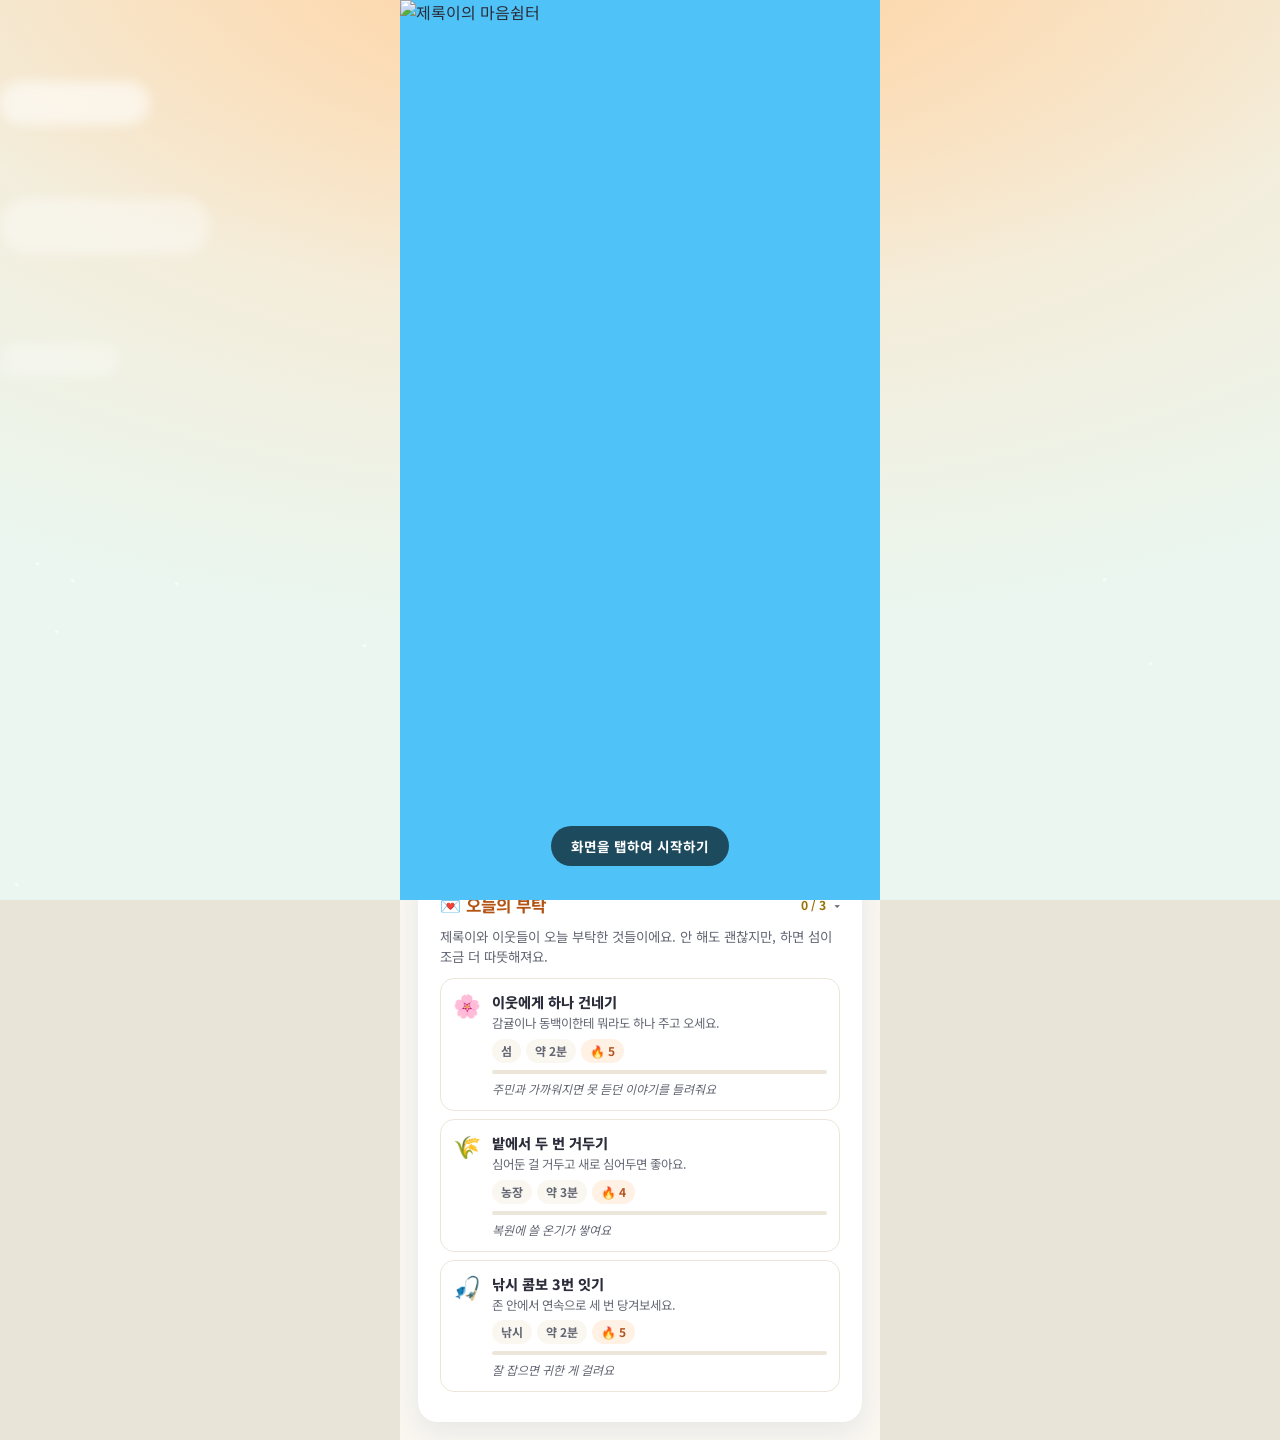
==== www/index.html @ f829a2b4 "Drop the student-ID step, lead the mood check into the game, add a tab bar - No 학번/이름 screen: first " ====
<!DOCTYPE html>
<html lang="ko">
<head>
    <meta charset="UTF-8">
    <meta name="viewport" content="width=device-width, initial-scale=1.0, viewport-fit=cover">
    <title>제주대학교 생명존중 학생지원포털</title>
    <link rel="preconnect" href="https://fonts.googleapis.com">
    <link rel="preconnect" href="https://fonts.gstatic.com" crossorigin>
    <link href="https://fonts.googleapis.com/css2?family=Gaegu:wght@700&family=Noto+Sans+KR:wght@400;500;700;900&display=swap" rel="stylesheet">
    <!-- ?v= 는 캐시 무효화용입니다. css/js 를 고쳐 배포할 때마다 이 숫자를 올려야
         이미 방문했던 테스터도 새 버전을 받습니다. app.js 의 APP_VERSION 과 맞춰주세요. -->
    <link rel="stylesheet" href="css/style.css?v=0.50.0">

    <!-- 홈 화면에 추가하면 앱처럼 실행됩니다.
         아이폰 사파리는 방문이 7일 없으면 저장 데이터를 지우는데,
         홈 화면에 설치해두면 병아리와 코인이 훨씬 오래 남습니다. -->
    <link rel="manifest" href="manifest.webmanifest">
    <meta name="theme-color" content="#faf7f1">
    <link rel="icon" href="assets/icon-192.png">
    <link rel="apple-touch-icon" href="assets/apple-touch-icon.png">
    <meta name="mobile-web-app-capable" content="yes">
    <meta name="apple-mobile-web-app-capable" content="yes">
    <meta name="apple-mobile-web-app-status-bar-style" content="default">
    <meta name="apple-mobile-web-app-title" content="제록이">
</head>
<body>
<!-- [1] 살아 있는 배경: 구름/별/입자. JS 가 채웁니다 (createAmbient) -->
<div class="ambient" id="ambient" aria-hidden="true"></div>

<div class="app-container">

    <div id="splash-view" onclick="hideSplash()">
        <img src="assets/splash.jpg" alt="제록이의 마음쉼터">
        <div class="splash-tap-hint">화면을 탭하여 시작하기</div>
    </div>

    <!-- 학번·이름 입력 화면은 없앴습니다 (2026-10 피드백).
         학번은 어디에도 쓰이지 않았고, 기록은 원래부터 이 기기에만 저장됩니다.
         처음 오면 스플래시 다음에 바로 홈으로 들어갑니다. -->

    <!-- 홈 · 기록 두 쪽이 한 화면을 나눠 씁니다. 아래 탭 바가 page-home / page-records 를 바꿉니다 -->
    <div id="main-view" class="view page-home">
        <header>
            <div class="logo-badge"><img src="assets/logo.jpg" alt="제록이"></div>
            <div class="logo-title">
                제주대학교
                <span>제록이의 마음쉼터</span>
            </div>
            <div class="header-user" id="header-user" style="display:none;">
                <div class="header-hello" id="header-hello"></div>
                <span class="header-streak" id="header-streak"></span>
            </div>
        </header>

        <div class="main-content">
            <div class="card" data-page="home">
                <div class="signal-intro">
                    <h2>지금, 당신의 마음은<br>어떤 신호인가요?</h2>
                    <p>느껴지는 대로 신호등을 눌러보세요</p>
                </div>
                <div class="traffic-light-housing">
                    <button class="light-bulb red" id="light-red" onclick="selectSignal('red')" aria-label="빨간불"></button>
                    <button class="light-bulb orange" id="light-orange" onclick="selectSignal('orange')" aria-label="주황불"></button>
                    <button class="light-bulb green active" id="light-green" onclick="selectSignal('green')" aria-label="초록불"></button>
                </div>
                <div class="signal-label" id="signal-label">🟢 지금은 괜찮아요</div>
            </div>

            <div class="card card-signal-red signal-panel" id="signal-panel-red" data-page="home">
                <h3>🔴 지금 위험한 생각이 든다면</h3>
                <p>혼자 견디지 마세요. 그 생각을 잠시 멈추고, 지금 바로 연락하세요.</p>
                <div class="btn-row">
                    <a href="tel:119" data-emergency="fire" class="btn btn-red">119 신고</a>
                    <a href="tel:112" data-emergency="police" class="btn btn-blue">112 도움</a>
                </div>
                <a href="tel:109" data-emergency="suicide" class="btn btn-red" style="margin-top:10px;">📞 109 자살예방상담</a>
                <div class="signal-tip">💨 지금 이 순간, 천천히 숨을 한 번 크게 들이쉬어보세요. 당신은 혼자가 아니에요.</div>
                <!-- 어떤 색을 골라도 병아리에게는 갈 수 있어야 합니다.
                     연락처를 먼저 보여주되, 지금 통화가 버거운 사람의 출구도 남겨둡니다. -->
                <button onclick="showGame()" class="btn btn-soft">🐣 지금은 말고, 병아리 보러 가기</button>
            </div>

            <div class="card card-signal-orange signal-panel" id="signal-panel-orange" data-page="home">
                <h3>🟠 잠시 멈춰가도 괜찮아요</h3>
                <p>천천히 가도 돼요. 지금 느끼는 감정을 알아차려보는 것만으로도 충분해요.</p>
                <a href="tel:109" data-emergency="suicide" class="btn btn-yellow">📞 109 상담전화</a>
                <a href="https://open.kakao.com/o/shHlfIHi" target="_blank" class="btn btn-yellow">💬 상담 채널 보기</a>
                <div class="signal-tip">🌬️ 4초 들이쉬고, 4초 멈추고, 4초 내쉬어보세요. 몇 번만 반복해도 마음이 조금 가라앉아요.</div>
                <!-- 주황일 때도 병아리로 갈 수 있게 (초록 패널에만 있으면 막힙니다) -->
                <button onclick="showGame()" class="btn btn-soft">🐣 병아리 보러 가기</button>
            </div>

            <div class="card card-signal-green signal-panel active" id="signal-panel-green" data-page="home">
                <h3>🟢 마음을 돌보는 시간</h3>
                <p>2025년 희망 신호: 한국의 자살 사망자 수가 감소추세로 돌아섰습니다. 당신의 작은 목소리가 생명을 구합니다.</p>
                <button onclick="showGame()" class="btn btn-green">🐣 병아리 키우며 마음 나누기</button>
                <div class="signal-tip">💚 혼자라고 생각하지 마세요. 오늘 하루도 잘 견뎌낸 당신을 응원합니다.</div>
            </div>

            <div class="card card-mission" style="margin-top:16px;" data-page="home">
                <div class="mission-head">
                    <h3>✅ 오늘의 미션</h3>
                    <span class="mission-count" id="mission-count">0 / 1</span>
                </div>
                <div class="mission-date" id="mission-date"></div>
                <div id="daily-list"></div>
                <div id="med-optout-row"></div>
                <div id="notify-row"></div>
                <div class="mission-reward-note" id="mission-reward-note">셋 중 하나만 해내도 오늘 목표는 달성이에요. 더 하면 코인을 더 드려요 🪙</div>
            </div>

            <!-- [P2] 계절 / 주말 안내 (기기 날짜만 봅니다) -->
            <div id="season-banner" class="season-banner" data-page="home"></div>

            <!-- [P1] 오늘의 부탁 — "N번 하세요" 대신 오늘만의 짧은 의뢰 3개 -->
            <div class="card card-quest" data-page="home">
                <div class="mission-head">
                    <h3>💌 오늘의 부탁</h3>
                    <span class="mission-count" id="quest-count">0 / 3</span>
                </div>
                <p class="restore-intro">제록이와 이웃들이 오늘 부탁한 것들이에요.
                    안 해도 괜찮지만, 하면 섬이 조금 더 따뜻해져요.</p>
                <div id="quest-list"></div>
            </div>

            <!-- [P0] 섬 복원 프로젝트 — 이 앱의 큰 목표를 첫 화면에서 바로 보여줍니다 -->
            <div class="card card-restore" data-page="records">
                <div class="mission-head">
                    <h3>🔥 제록이 섬 복원</h3>
                    <span class="mission-count" id="restore-sum">0 / 10 단계</span>
                </div>
                <p class="restore-intro">병아리를 돌보고 섬에서 일하면 <b>온기</b>가 쌓여요.
                    온기를 들이면 섬의 장소가 하나씩 되살아납니다.</p>
                <div id="restore-list"></div>
            </div>

            <!-- [P1] 기록 벽 — 오래 논 이유가 눈에 보이는 공간 -->
            <div class="card card-wall" data-page="records">
                <div class="mission-head">
                    <h3>🖼️ 오두막 기록 벽</h3>
                    <span class="mission-count" id="wall-count">0개</span>
                </div>
                <p class="restore-intro">함께 자란 친구, 주민에게 받은 물건, 되살린 곳의 엽서가 여기 걸립니다.</p>
                <div id="wall-grid" class="wall-grid"></div>
            </div>

            <!-- [P0] 다 자란 병아리는 사라지지 않고 여기 남아 섬에 같이 갑니다 -->
            <div class="card card-companion" data-page="records">
                <h3>🐥 함께 가는 친구</h3>
                <p>끝까지 키운 병아리는 섬에 데려갈 수 있어요. 눌러서 오늘 함께 갈 친구를 골라보세요.</p>
                <div id="companion-list"></div>
            </div>

            <!-- 섬과 제록이 대화는 아래 탭 바로 옮겼습니다 -->
        </div>

        <footer data-page="records">
            <div class="footer-section">
                <h4>🏫 제주대학교 학생복지과</h4>
                <p>학생의 생명을 함께 지키고 따뜻한 대학문화를 조성합니다.</p>
            </div>
            <div class="footer-section">
                <h4>☎️ 긴급 연락처</h4>
                <div class="footer-chips">
                    <span class="footer-chip">109 자살예방</span>
                    <span class="footer-chip">119 응급</span>
                    <span class="footer-chip">112 신고</span>
                </div>
            </div>
            <div class="footer-section">
                <h4>🤝 협력기관</h4>
                <div class="footer-chips">
                    <span class="footer-chip">한국생명존중희망재단</span>
                    <span class="footer-chip">제주광역정신건강복지센터</span>
                    <span class="footer-chip">제주도청</span>
                </div>
            </div>
            <div class="footer-bottom">
                &copy; 2026 Jeju National University Student Welfare Division<br>
                Built with ❤️ for student mental health
            </div>
            <!-- 버전 표시와 초기화 버튼. 내용은 renderBuildInfo()가 채웁니다 -->
            <div class="footer-build" id="footer-build"></div>
        </footer>
    </div>

    <div id="medication-view" class="view" style="display: none;">
        <div class="med-box" id="med-box">
            <div class="med-top-row">
                <button class="btn-back-mini" onclick="closeMedication()">‹ 뒤로</button>
                <span class="med-top-title">💊 약 챙겨 먹기</span>
                <span style="width:52px;"></span>
            </div>

            <div class="med-status-card" id="med-status-card">
                <div class="med-status-thumb" id="med-status-thumb">💊</div>
                <div>
                    <div class="med-status-headline" id="med-status-headline">아직이에요</div>
                    <div class="med-status-sub" id="med-status-sub">지금 챙겨볼까요?</div>
                </div>
            </div>

            <div class="med-streak-row">
                <span class="med-streak-badge zero" id="med-streak-badge">오늘부터 시작해봐요 🌱</span>
            </div>

            <div class="med-calendar" id="med-calendar"></div>

            <button class="med-primary-btn" id="med-primary-btn" onclick="startMedCheckin()">📸 오늘 약 먹은 사진 찍기</button>

            <div class="med-ref-row">
                <span class="med-ref-thumb" id="med-ref-thumb">🖼️</span>
                <div class="med-ref-text">
                    <div class="med-ref-title">내 약 사진 등록</div>
                    <div class="med-ref-sub" id="med-ref-sub">등록해두면 매번 비슷한 구도로 찍을 수 있어요</div>
                </div>
                <button class="med-ref-btn" onclick="startMedRefPhoto()">등록</button>
            </div>

            <div class="med-privacy-note">🔒 사진은 이 기기에만 저장돼요. 서버로 전송되지 않고, '가족에게 보내기'를 누를 때만 내가 선택한 곳으로 전달돼요.</div>
        </div>

        <!-- 카메라 촬영 화면 -->
        <div id="med-camera-view" class="med-camera-overlay" style="display:none;">
            <div class="med-camera-topbar">
                <button class="med-camera-cancel" onclick="cancelMedCamera()">✕</button>
                <span id="med-camera-title">오늘 약 사진 찍기</span>
            </div>
            <div class="med-camera-stage">
                <video id="med-camera-video" autoplay playsinline muted></video>
                <img id="med-camera-ghost" class="med-camera-ghost" style="display:none;" alt="">
            </div>
            <div class="med-camera-hint" id="med-camera-hint">희미하게 보이는 사진과 비슷한 구도로 찍어보세요</div>
            <button class="med-camera-shutter" id="med-camera-shutter" onclick="captureMedPhoto()" aria-label="촬영"></button>
        </div>

        <!-- 결과 화면 -->
        <div id="med-result-view" class="med-camera-overlay" style="display:none;">
            <div class="med-result-card">
                <img id="med-result-img" class="med-result-img" alt="오늘 인증 사진">
                <div class="med-result-msg" id="med-result-msg">오늘도 잘 챙겼어요! 😊</div>
                <button class="btn-med" id="med-share-btn" onclick="shareMedPhoto()" style="margin-bottom:10px;">💌 가족에게 보내기</button>
                <a id="med-download-link" class="med-download-link" download="med-checkin.jpg" style="display:none;">📥 사진 저장하기</a>
                <button class="med-close-btn" onclick="closeMedResult()">확인</button>
            </div>
        </div>

        <input type="file" id="med-file-input" accept="image/*" capture="environment" style="display:none;">
        <canvas id="med-canvas" style="display:none;"></canvas>
    </div>

    <div id="chat-view" class="view" style="display: none;">
        <div class="chat-header">
            <button class="btn-back-mini" onclick="closeChat()">‹</button>
            <div class="chat-avatar" id="chat-avatar"></div>
            <div>
                <div class="chat-title">제록이</div>
                <div class="chat-status">● 듣고 있어요</div>
            </div>
        </div>
        <div class="chat-note">💡 제록이는 상담 선생님이 아니라 이야기 친구예요. 힘든 순간에는 언제든 109로 연결해드릴게요.</div>
        <div class="chat-log" id="chat-log"></div>
        <div class="chat-quick-row" id="chat-quick-row"></div>
        <div class="chat-input-bar">
            <input class="chat-input" id="chat-input" type="text" placeholder="지금 마음을 적어보세요" autocomplete="off" maxlength="300">
            <button class="chat-send-btn" onclick="sendChatMessage()" aria-label="보내기">↑</button>
        </div>
    </div>

    <div id="walk-tracker-view" class="walk-tracker-overlay" style="display:none;">
        <div class="walk-ring">
            <div class="walk-count" id="walk-count">0</div>
            <div class="walk-count-unit">걸음</div>
        </div>
        <div class="walk-goal-text" id="walk-goal-text">목표 2,000걸음</div>
        <div class="walk-hint-text" id="walk-hint-text">휴대폰을 들고 걸어보세요.<br>화면이 켜져 있는 동안 걸음을 세요.</div>
        <button class="walk-stop-btn" onclick="stopWalkTracking()">걷기 마치기</button>
    </div>

    <div id="call-modal" class="call-modal">
        <div class="call-panel" id="call-panel"></div>
    </div>

    <div id="game-view" class="view stage-0" style="display: none;">
        <div class="game-box" id="game-box">
            <div class="game-top-row">
                <span id="stage-badge" class="stage-badge">Lv.1</span>
                <button class="collection-btn" onclick="openCollection()">📖 도감</button>
                <button class="collection-btn mission-btn-wrap" onclick="openMissions()">🎯 미션<span class="mission-badge" id="mission-badge" style="display:none;">0</span></button>
                <span class="playtime-badge">⏱ <b id="playtime">00:00</b></span>
            </div>

            <div class="game-tabs">
                <button class="game-tab-btn active" id="tab-btn-care" onclick="switchTab('care')"><span class="tab-ico">🐣</span>보살피기</button>
                <button class="game-tab-btn" id="tab-btn-farm" onclick="switchTab('farm')"><span class="tab-ico">🌾</span>농장</button>
                <button class="game-tab-btn" id="tab-btn-fish" onclick="switchTab('fish')"><span class="tab-ico">🎣</span>낚시</button>
                <button class="game-tab-btn" id="tab-btn-mine" onclick="switchTab('mine')"><span class="tab-ico">⛏️</span>광산</button>
                <button class="game-tab-btn" id="tab-btn-walk" onclick="switchTab('walk')"><span class="tab-ico">🚶</span>산책</button>
                <button class="game-tab-btn" id="tab-btn-play" onclick="switchTab('play')"><span class="tab-ico">🎈</span>놀이</button>
                <button class="game-tab-btn" id="tab-btn-shop" onclick="switchTab('shop')"><span class="tab-ico">🏪</span>상점</button>
            </div>

            <!-- [3] 요리 버프 표시줄 -->
            <div class="buff-bar" id="buff-bar"></div>
            <!-- [P0] 온기는 코인과 별개입니다. 코인은 사고파는 돈,
                 온기는 섬을 좋게 만든 정도예요. -->
            <div class="resource-bar">
                <span>🍚 먹이 <b id="res-meals">2</b></span>
                <span>🪙 코인 <b id="res-coins">15</b></span>
                <span class="res-warmth">🔥 온기 <b id="res-warmth">0</b></span>
            </div>

            <!-- 탭: 보살피기 -->
            <div class="tab-panel active" id="tab-panel-care">
                <div class="stage-name" id="stage-name">알</div>

                <!-- 병아리가 서 있는 작은 무대. 하늘·구름·언덕·땅을 겹쳐
                     밋밋한 그라데이션 대신 풍경처럼 보이게 합니다. -->
                <div class="chick-stage-wrap" id="chick-stage-wrap">
                    <div class="stage-sun"></div>
                    <div class="stage-cloud c1"></div>
                    <div class="stage-cloud c2"></div>
                    <div class="stage-cloud c3"></div>
                    <div class="stage-hill far"></div>
                    <div class="stage-hill near"></div>
                    <div class="stage-ground"></div>
                    <span class="stage-tuft t1"></span>
                    <span class="stage-tuft t2"></span>
                    <span class="stage-tuft t3"></span>
                    <span class="stage-tuft t4"></span>
                    <div class="chick-glow"></div>
                    <div class="chick-emoji" id="chick" onclick="tapChick()"></div>
                </div>

                <div class="game-message" id="message">작은 알에 따뜻한 온기를 나눠주세요.</div>

                <div class="stat-block">
                    <div class="stat-label"><span>🍚 포만감</span><span id="hunger-text">100%</span></div>
                    <div class="stat-bg"><div class="stat-fill hunger" id="hunger-fill"></div></div>
                </div>
                <div class="stat-block">
                    <div class="stat-label"><span>💗 애정도</span><span id="love-text">100%</span></div>
                    <div class="stat-bg"><div class="stat-fill love" id="love-fill"></div></div>
                </div>
                <div class="stat-block">
                    <div class="stat-label"><span>⚡ 활력</span><span id="energy-text">100%</span></div>
                    <div class="stat-bg"><div class="stat-fill energy" id="energy-fill"></div></div>
                </div>

                <!-- 밥 고르기 판 (먹이주기를 누르면 열립니다) -->
                <div class="feed-picker" id="feed-picker"></div>
                <div class="action-grid">
                    <button class="action-btn action-feed" id="feed-btn" onclick="openFeedPicker()">🍚 먹이주기</button>
                    <button class="action-btn action-pet" id="pet-btn" onclick="petPet()">🤗 쓰다듬기</button>
                    <button class="action-btn action-sleep" id="sleep-btn" onclick="toggleSleep()">😴 재우기</button>
                </div>

                <div class="progress-label">
                    <span id="progress-text">성장 진행도</span>
                    <span id="progress-percent">0%</span>
                </div>
                <div class="progress-bg">
                    <div class="progress-fill" id="progress"></div>
                </div>
                <div class="time-gate-hint" id="time-gate-hint"></div>

                <div id="variant-reveal-wrap" style="display:none;">
                    <div class="variant-reveal" id="variant-reveal"></div>
                </div>
                <button class="reset-btn" id="reset-btn" style="display:none;" onclick="resetGame()">🌱 새로운 알 키우기</button>
            </div>

            <!-- 탭: 농장 -->
            <div class="tab-panel" id="tab-panel-farm">
                <!-- 농장 입구 -->
                <div id="farm-hub">
                    <div class="walk-hint">농장에 들어가서 작물을 키워보세요. 코인을 모으면 새 농장도 열 수 있어요!</div>
                    <div id="farm-field-list"></div>
                    <div class="section-title">🍳 부엌 — 수확한 작물로 밥을 만들어요</div>
                    <div id="cook-rows"></div>
                </div>

                <!-- 농장 안 -->
                <div id="farm-inside" style="display:none;">
                    <div class="field-header">
                        <button class="field-back-btn" onclick="exitField()">‹ 입구</button>
                        <span class="field-title" id="field-title">🏡 우리 텃밭</span>
                    </div>
                    <div class="walk-hint">작물을 고르고 빈 밭을 탭해서 심으세요. 다 자라면 수확!</div>
                    <div class="crop-select-row" id="crop-select-row"></div>
                    <div class="farm-grid" id="farm-grid"></div>
                    <!-- 농기구: 산 농장에서만 두 버튼이 나오고, 안 샀으면 구매 버튼이 나옵니다 -->
                    <div class="farm-tool-row" id="farm-tool-row"></div>
                    <button class="water-btn" id="water-btn" onclick="useWatering()">💧 물뿌리개 쓰기 (🪙18) — 작물 하나 바로 다 자라게</button>
                    <button class="land-buy-btn" id="land-buy-btn" onclick="buyPlotSlot()" aria-label="밭 한 칸 넓히기"></button>
                </div>
            </div>

            <!-- 탭: 낚시 -->
            <div class="tab-panel" id="tab-panel-fish">
                <div class="walk-hint">낚싯대를 던지고, 입질이 오면 존에 맞춰 당기기를 연타하세요!</div>
                <div class="fish-pond" id="fish-pond">
                    <span class="fish-bobber" id="fish-bobber">🎣</span>
                    <span class="combo-tag" id="fish-combo"></span>
                </div>

                <div class="fish-reel-wrap" id="fish-reel-wrap" style="display:none;">
                    <div class="fish-reel-bar">
                        <div class="fish-reel-zone" id="fish-reel-zone"></div>
                        <div class="fish-reel-marker" id="fish-reel-marker"></div>
                    </div>
                    <div class="fish-reel-meta">
                        <span>포획 게이지</span>
                        <span id="fish-reel-timer">7초</span>
                    </div>
                    <div class="fish-reel-progress-bg"><div class="fish-reel-progress-fill" id="fish-reel-progress-fill"></div></div>
                </div>

                <div class="fish-status" id="fish-status">보유 물고기: 없음</div>
                <button class="fish-cast-btn" id="fish-cast-btn" onclick="handleFishClick()">🎣 낚싯대 던지기</button>
                <div class="section-title">🍳 물고기 요리 — 종류마다 다른 요리가 돼요</div>
                <div id="fish-cook-rows"></div>
            </div>

            <!-- 탭: 광산 -->
            <div class="tab-panel" id="tab-panel-mine">
                <div class="walk-hint">채굴을 시작하면 광맥을 힘껏 연타하세요! 많이 캘수록 좋은 광물이 나와요</div>
                <div class="mine-cave" id="mine-cave" onclick="mineTap()">
                    <span class="mine-vein" id="mine-vein">🪨</span>
                    <span class="mine-cave-hint" id="mine-cave-hint">채굴 시작을 눌러주세요</span>
                    <span class="combo-tag" id="mine-combo"></span>
                </div>

                <div class="mine-gauge-wrap" id="mine-gauge-wrap" style="display:none;">
                    <div class="mine-gauge-bg">
                        <div class="mine-gauge-fill" id="mine-gauge-fill"></div>
                        <span class="mine-tier-mark" style="left:35%;"></span>
                        <span class="mine-tier-mark" style="left:65%;"></span>
                        <span class="mine-tier-mark" style="left:88%;"></span>
                    </div>
                    <div class="fish-reel-meta">
                        <span id="mine-tier-label">🪨 돌</span>
                        <span id="mine-timer">6.0초</span>
                    </div>
                </div>

                <div class="fish-status" id="mine-status">보유 광물: 없음</div>

                <div class="mine-pick-card">
                    <div class="mine-pick-top">
                        <span id="mine-pick-name">⛏️ 낡은 곡괭이</span>
                        <span id="mine-pick-durability">내구도 8 / 8</span>
                    </div>
                    <div class="rod-durability-bg"><div class="rod-durability-fill" id="mine-pick-fill"></div></div>
                    <button class="cook-btn" id="mine-repair-btn" onclick="repairPick()" style="width:100%;">🔧 곡괭이 수리하기 (🪙8)</button>
                </div>

                <!-- [P2] 갈림길 — 얕은 길은 확실하게, 깊은 길은 크게 벌거나 헛걸음 -->
                <div class="mine-route" id="mine-route"></div>
                <button class="mine-start-btn" id="mine-start-btn" onclick="startMining()">⛏️ 채굴 시작</button>
            </div>

            <!-- 탭: 놀이 -->
            <div class="tab-panel" id="tab-panel-play">
                <div class="walk-hint">숨어 있던 병아리가 나오면 얼른 탭해서 쓰다듬어 주세요!</div>
                <div class="play-scoreboard">
                    <div class="play-score-item"><span>점수</span><b id="play-score">0</b></div>
                    <div class="play-score-item"><span>남은 시간</span><b id="play-time">15초</b></div>
                    <div class="play-score-item"><span>최고 점수</span><b id="play-best">0</b></div>
                </div>
                <div class="play-grid" id="play-grid"></div>
                <div class="fish-status" id="play-status">놀아주면 애정도와 코인을 얻어요 (활력 -12)</div>
                <button class="play-start-btn" id="play-start-btn" onclick="startPlayGame()">🎈 놀이 시작</button>
            </div>

            <!-- 탭: 상점 -->
            <div class="tab-panel" id="tab-panel-shop">
                <div id="shop-rows"></div>

                <div class="section-title">🔨 대장간 — 장비를 강화하면 외형과 능력치가 함께 좋아져요</div>
                <div class="rod-card" id="rod-card"></div>
                <div class="rod-card" id="pick-card"></div>
            </div>

            <!-- 탭: 산책 -->
            <div class="tab-panel" id="tab-panel-walk">
                <div class="walk-hint">원하는 곳을 탭하면 함께 걸어가요</div>
                <div style="text-align:center;">
                    <span class="weather-badge" id="weather-badge">☀️ 맑음</span>
                </div>
                <div class="scene-row">
                    <button class="scene-btn active" id="scene-btn-forest" onclick="setWalkScene('forest')">🌳 숲</button>
                    <button class="scene-btn" id="scene-btn-beach" onclick="setWalkScene('beach')">🏖️ 해변</button>
                    <button class="scene-btn" id="scene-btn-campus" onclick="setWalkScene('campus', true)">🗺️ 캠퍼스 지도</button>
                </div>
                <div class="walk-boundary" id="walk-boundary" onclick="moveCharacter(event)">
                    <span class="walk-char" id="walk-char" style="left:50%; top:55%;"></span>
                </div>
                <button class="walk-end-btn" onclick="switchTab('care')">산책 마치고 돌아가기</button>
            </div>

        </div>
    </div>

    <!-- 도감 모달 -->
    <div id="collection-view">
        <div class="collection-panel">
            <h3>🏆 병아리 도감</h3>
            <div class="collection-sub">어떻게 보살피느냐에 따라 다른 친구가 태어나요</div>
            <div class="collection-grid" id="collection-grid"></div>
            <!-- 아직 못 만난 친구도 어떻게 생겼는지 볼 수 있게.
                 도감이 온통 물음표면 뭘 모으는 중인지 알 수가 없어요. -->
            <button class="collection-peek" id="collection-peek" onclick="togglePeek()">🎨 전체 모습 미리보기</button>
            <button class="collection-close" onclick="closeCollection()">닫기</button>
        </div>
    </div>

    <!-- 미션 모달 -->
    <div id="mission-view">
        <div class="mission-panel">
            <h3>🎯 미션</h3>
            <div class="collection-sub">다양한 활동을 하면서 코인을 모아보세요</div>
            <div id="mission-list"></div>
            <button class="collection-close" onclick="closeMissions()">닫기</button>
        </div>
    </div>

    <!-- 아래 탭 바. 홈 화면이 길어서 아래로 한참 내려야 섬·대화가 나오던 걸 대신합니다.
         대화·섬·약 화면처럼 자기 '뒤로' 버튼이 있는 전체 화면에서는 숨습니다 (syncTabbar). -->
    <nav class="tabbar" id="tabbar" aria-label="메뉴">
        <button type="button" data-tab="home" aria-current="page" onclick="goTab('home')"><span class="ic"><svg viewBox="0 0 24 24" fill="none" stroke="currentColor" stroke-width="1.8" stroke-linecap="round" stroke-linejoin="round" aria-hidden="true"><path d="M3 10.5 12 3l9 7.5V20a1 1 0 0 1-1 1h-5v-6H9v6H4a1 1 0 0 1-1-1z"/></svg></span>홈</button>
        <button type="button" data-tab="game" onclick="goTab('game')"><span class="ic"><svg viewBox="0 0 24 24" fill="none" stroke="currentColor" stroke-width="1.8" stroke-linecap="round" stroke-linejoin="round" aria-hidden="true"><path d="M12 3c3.6 0 6.5 4.6 6.5 9.2A6.5 6.5 0 0 1 5.5 12.2C5.5 7.6 8.4 3 12 3Z"/><path d="m8 12 2 1.5 2-1.5 2 1.5 2-1.5"/></svg></span>병아리</button>
        <button type="button" data-tab="island" onclick="goTab('island')"><span class="ic"><svg viewBox="0 0 24 24" fill="none" stroke="currentColor" stroke-width="1.8" stroke-linecap="round" stroke-linejoin="round" aria-hidden="true"><path d="M3 19c2 0 2-1.2 4-1.2s2 1.2 4 1.2 2-1.2 4-1.2 2 1.2 4 1.2 1.5-.6 2-.9"/><path d="M12 17V9"/><path d="M12 9c-1.2-2.6-4-3.4-6.5-2.2C8 6.4 10.4 7 12 9Z"/><path d="M12 9c1.2-2.6 4-3.4 6.5-2.2C16 6.4 13.6 7 12 9Z"/><path d="M12 9c-.4-2.6.8-4.6 3-5.6"/></svg></span>섬</button>
        <button type="button" data-tab="chat" onclick="goTab('chat')"><span class="ic"><svg viewBox="0 0 24 24" fill="none" stroke="currentColor" stroke-width="1.8" stroke-linecap="round" stroke-linejoin="round" aria-hidden="true"><path d="M20 12a8 8 0 0 1-11.6 7.1L4 20l1-4A8 8 0 1 1 20 12Z"/></svg></span>제록이</button>
        <button type="button" data-tab="records" onclick="goTab('records')"><span class="ic"><svg viewBox="0 0 24 24" fill="none" stroke="currentColor" stroke-width="1.8" stroke-linecap="round" stroke-linejoin="round" aria-hidden="true"><path d="M5 4h10a4 4 0 0 1 4 4v12H9a4 4 0 0 1-4-4z"/><path d="M5 16a4 4 0 0 1 4-4h10M9 8h6"/></svg></span>기록</button>
    </nav>

    <!-- 토스트와 폭죽은 어느 화면에서 띄우든 보여야 해서 앱 최상단에 둡니다.
         (게임 화면 안에 있으면 메인 화면에서 미션을 깨도 보이지 않습니다) -->
    <div class="event-toast" id="event-toast"></div>
    <div id="fx-layer"></div>

</div>

<script src="js/native.js?v=0.50.0"></script>
<script src="js/app.js?v=0.50.0"></script>
<script src="js/campus.js?v=0.50.0"></script>
<!-- three.js r149 (MIT). 1인칭 3D 섬에서만 씁니다. -->
<script src="js/vendor/three.min.js?v=0.50.0"></script>
<script src="js/island3d.js?v=0.50.0"></script>
<!-- 보살피기 화면의 병아리를 3D 로 그립니다 (WebGL 없으면 조용히 물러나고 SVG 가 대신 나옵니다) -->
<script src="js/chick3d.js?v=0.50.0"></script>
<!-- 낚시터·광산 미니 3D 무대 -->
<script src="js/scene3d.js?v=0.50.0"></script>
<!-- 데모 모드 — 시연 전용. 출시 빌드에서는 이 줄을 지우세요 (js/demo.js 도 함께) -->
<script src="js/demo.js?v=0.50.0"></script>

</body>
</html>
---- www/css/style.css ----
:root {
            --ink: #2b2d3a;
            --ink-soft: #646774;
            --cream: #faf7f1;
            --card: #ffffff;
            --line: #ece6da;
            --ocean-1: #4fc3f7;
            --ocean-2: #0277bd;
            --ocean-deep: #073763;
            --tangerine: #b25522;
            --tangerine-soft: #fff1e4;
            --sos-red: #e4483a;
            --sos-red-soft: #fdeceb;
            --calm-green: #34845f;
            --calm-green-soft: #e9f6ef;
            --police-blue: #2f6fed;
            --police-blue-soft: #eaf1ff;
            --radius-lg: 20px;
            --radius-md: 14px;
            --shadow-soft: 0 8px 20px rgba(43, 45, 58, 0.06);
            --shadow-card: 0 10px 28px rgba(7, 55, 99, 0.08);
        }
        * {
            box-sizing: border-box;
            margin: 0;
            padding: 0;
            font-family: 'Noto Sans KR', 'Apple SD Gothic Neo', 'Malgun Gothic', '맑은 고딕', 'Noto Sans CJK KR', 'Nanum Gothic', -apple-system, BlinkMacSystemFont, "Segoe UI", Roboto, "Helvetica Neue", Arial, sans-serif;
            -webkit-tap-highlight-color: transparent;
        }
        html {
            touch-action: manipulation;
            -webkit-text-size-adjust: 100%;
            text-size-adjust: 100%;
        }
        body {
            background-color: #e9e4d8;
            color: var(--ink);
            line-height: 1.5;
            display: flex;
            justify-content: center;
            overscroll-behavior-y: none;

            /* 한글 줄바꿈.
               기본값(normal)은 한글을 아무 글자 사이에서나 끊어서
               "…괜찮 / 아요" 처럼 한 글자만 다음 줄로 떨어집니다.
               keep-all 로 두면 띄어쓰기(어절) 단위로만 넘어갑니다.
               다만 띄어쓰기 없는 긴 문자열(URL·번호)은 넘칠 수 있어서
               overflow-wrap 을 최후 수단으로 같이 걸어둡니다.
               둘 다 상속되는 속성이라 여기 한 번만 쓰면 전체에 적용됩니다. */
            word-break: keep-all;
            overflow-wrap: break-word;
        }
        /* 연타형 미니게임 요소에서 길게 눌렀을 때 뜨는 선택/복사 팝업 방지 */
        button, .action-btn, .farm-plot, .crop-select-btn, .scene-btn, .game-tab-btn,
        #chick, #walk-char, #walk-boundary, #mine-cave, #mine-vein, #fish-cast-btn,
        #fish-bobber, .play-cell, .field-card, .shop-row, .collection-cell {
            -webkit-user-select: none;
            user-select: none;
            -webkit-touch-callout: none;
        }
        .app-container {
            width: 100%;
            max-width: 480px;
            background-color: var(--cream);
            min-height: 100vh;
            min-height: 100dvh;
            padding-bottom: env(safe-area-inset-bottom);
            display: flex;
            flex-direction: column;
            position: relative;
            overflow: hidden;
        }
        .view {
            width: 100%;
            min-height: 100vh;
            display: flex;
            flex-direction: column;
        }

        #splash-view {
            position: fixed;
            top: 0;
            left: 50%;
            transform: translateX(-50%);
            width: 100%;
            max-width: 480px;
            height: 100vh;
            height: 100dvh;
            z-index: 9999;
            cursor: pointer;
            overflow: hidden;
            background: #4fc3f7;
            transition: opacity 0.5s ease, visibility 0.5s ease;
        }
        #splash-view img {
            width: 100%;
            height: 100%;
            object-fit: cover;
            object-position: center 30%;
            display: block;
        }
        #splash-view.hide {
            opacity: 0;
            visibility: hidden;
            pointer-events: none;
        }
        .splash-tap-hint {
            position: absolute;
            left: 50%;
            bottom: 34px;
            transform: translateX(-50%);
            color: white;
            font-size: 0.85rem;
            font-weight: 700;
            background: rgba(0,0,0,0.62);   /* 사진 위 흰 글자라 진하게 (대비 4.5:1) */
            padding: 10px 20px;
            border-radius: 30px;
            backdrop-filter: blur(4px);
            animation: tapPulse 1.6s ease-in-out infinite;
            white-space: nowrap;
        }
        @keyframes tapPulse {
            0%, 100% { opacity: 0.75; transform: translateX(-50%) translateY(0); }
            50% { opacity: 1; transform: translateX(-50%) translateY(-4px); }
        }

        header {
            padding: 18px 22px 14px;
            display: flex;
            align-items: center;
            gap: 12px;
            background: var(--cream);
        }
        .logo-badge {
            width: 40px;
            height: 40px;
            border-radius: 50%;
            background: linear-gradient(150deg, var(--ocean-1), var(--ocean-2));
            display: flex;
            align-items: center;
            justify-content: center;
            box-shadow: 0 6px 14px rgba(2, 119, 189, 0.28);
            flex-shrink: 0;
            overflow: hidden;
        }
        .logo-badge img {
            width: 100%;
            height: 100%;
            object-fit: cover;
            display: block;
        }
        .logo-title {
            color: var(--ink);
            font-weight: 900;
            font-size: 1.05rem;
            line-height: 1.25;
            letter-spacing: -0.2px;
        }
        .logo-title span { font-size: 0.78rem; display: block; color: var(--ink-soft); font-weight: 500; margin-top: 1px; }

        .main-content {
            flex: 1;
            padding: 6px 18px 18px;
            display: flex;
            flex-direction: column;
            gap: 14px;
        }

        .eyebrow {
            font-size: 0.75rem;
            font-weight: 700;
            letter-spacing: 0.4px;
            display: flex;
            align-items: center;
            gap: 6px;
            margin-bottom: 8px;
            color: var(--ink-soft);
        }
        .eyebrow-red { color: #c0392b; }
        .eyebrow-green { color: var(--calm-green); }

        .card-urgent {
            background: linear-gradient(155deg, #fff6f5, var(--sos-red-soft));
            border: 1px solid #fbdad6;
        }
        .card-urgent h3 { color: #b23225; margin-bottom: 4px; font-size: 1.05rem; font-weight: 700; }
        .card-urgent p { font-size: 0.82rem; color: #8a4034; margin-bottom: 15px; }

        .card {
            border-radius: var(--radius-lg);
            padding: 22px;
            background: var(--card);
            box-shadow: var(--shadow-card);
        }
        .card-hero {
            background: linear-gradient(155deg, var(--ocean-1) 0%, var(--ocean-2) 100%);
            color: white;
            text-align: left;
            position: relative;
            overflow: hidden;
        }
        .card-hero::after {
            content: "";
            position: absolute;
            right: -30px;
            bottom: -40px;
            width: 140px;
            height: 140px;
            border-radius: 50%;
            background: rgba(255,255,255,0.12);
        }
        .card-hero .eyebrow { color: rgba(255,255,255,0.85); }
        .card-hero h2 {
            font-family: 'Gaegu', 'Noto Sans KR', 'Apple SD Gothic Neo', 'Malgun Gothic', '맑은 고딕', 'Noto Sans CJK KR', 'Nanum Gothic', sans-serif;
            font-size: 1.55rem;
            margin-bottom: 6px;
            line-height: 1.3;
            position: relative;
            z-index: 1;
        }
        .card-hero p { font-size: 0.88rem; margin-bottom: 20px; opacity: 0.92; position: relative; z-index: 1; }

        .card-soft { background: var(--card); }
        .card-soft h3 { color: var(--ink); margin-bottom: 4px; font-size: 1.05rem; font-weight: 700; }
        .card-soft p { font-size: 0.82rem; color: var(--ink-soft); margin-bottom: 15px; }

        .card-pink {
            background: linear-gradient(155deg, #fff5ec, var(--tangerine-soft));
            border: 1px solid #ffe3c9;
        }
        .card-pink h3 { color: #b35314; margin-bottom: 8px; font-size: 1.02rem; font-weight: 700; }
        .card-pink p { font-size: 0.88rem; margin-bottom: 8px; font-weight: 700; color: #7a3d0f; }
        .card-pink span { font-size: 0.8rem; color: #8a5a2f; line-height: 1.6; }

        /* 마음 신호등 */
        .signal-intro { text-align: center; }
        .signal-intro h2 {
            font-family: 'Gaegu', 'Noto Sans KR', 'Apple SD Gothic Neo', 'Malgun Gothic', '맑은 고딕', 'Noto Sans CJK KR', 'Nanum Gothic', sans-serif;
            font-size: 1.3rem;
            color: var(--ink);
            margin-bottom: 4px;
            line-height: 1.35;
        }
        .signal-intro p { font-size: 0.82rem; color: var(--ink-soft); }

        .traffic-light-housing {
            display: flex;
            justify-content: center;
            gap: 16px;
            background: #22262f;
            border-radius: 40px;
            padding: 14px 22px;
            margin: 16px auto 8px;
            width: fit-content;
            box-shadow: 0 10px 22px rgba(0,0,0,0.22);
        }
        .light-bulb {
            width: 52px;
            height: 52px;
            border-radius: 50%;
            border: none;
            cursor: pointer;
            opacity: 0.32;
            transition: opacity 0.25s ease, box-shadow 0.25s ease, transform 0.15s ease;
        }
        .light-bulb:active { transform: scale(0.92); }
        .light-bulb.red { background: radial-gradient(circle at 32% 28%, #ff8a80, var(--sos-red)); }
        .light-bulb.orange { background: radial-gradient(circle at 32% 28%, #ffc17a, var(--tangerine)); }
        .light-bulb.green { background: radial-gradient(circle at 32% 28%, #a8e0bd, var(--calm-green)); }
        .light-bulb.active { opacity: 1; }
        .light-bulb.red.active { box-shadow: 0 0 22px 7px rgba(228,72,58,0.6); }
        .light-bulb.orange.active { box-shadow: 0 0 22px 7px rgba(255,122,48,0.55); }
        .light-bulb.green.active { box-shadow: 0 0 22px 7px rgba(61,154,111,0.55); }

        .signal-label {
            text-align: center;
            font-size: 0.78rem;
            font-weight: 700;
            color: var(--ink-soft);
        }

        .signal-panel { display: none; }
        .signal-panel.active { display: block; }
        .signal-panel h3 { margin-bottom: 4px; font-size: 1.05rem; font-weight: 700; }
        .signal-panel p { font-size: 0.85rem; margin-bottom: 14px; line-height: 1.55; }
        .signal-tip {
            font-size: 0.78rem;
            background: rgba(255,255,255,0.6);
            border-radius: 12px;
            /* 좌우 12px 이면 초록 팁 문장이 4px 모자라 두 줄로 넘어갑니다.
               9px 로 줄여 6px 을 벌어 한 줄에 담습니다. */
            padding: 10px 9px;
            margin-top: 14px;
            line-height: 1.55;
        }

        .card-signal-red { background: linear-gradient(155deg, #fff6f5, var(--sos-red-soft)); border: 1px solid #fbdad6; }
        .card-signal-red h3 { color: #b23225; }
        .card-signal-red p { color: #8a4034; }

        .card-signal-orange { background: linear-gradient(155deg, #fff8f2, var(--tangerine-soft)); border: 1px solid #ffe3c9; }
        .card-signal-orange h3 { color: #b35314; }
        .card-signal-orange p { color: #7a4a1f; }

        .card-signal-green { background: linear-gradient(155deg, #f3fbf6, var(--calm-green-soft)); border: 1px solid #d3ecdd; }
        .card-signal-green h3 { color: #296b4c; }
        .card-signal-green p { color: #3c6552; }

        /* 약 챙겨 먹기 인증 카드 */
        .card-med { background: linear-gradient(155deg, #f3f2ff, #eae6ff); border: 1px solid #dcd6f9; margin-top: 16px; }
        .card-med h3 { color: #7c66ff; margin-bottom: 8px; font-size: 1.05rem; font-weight: 700; }
        .card-med p { font-size: 0.85rem; margin-bottom: 14px; line-height: 1.55; color: #5c53a0; }

        .btn {
            display: flex;
            align-items: center;
            justify-content: center;
            gap: 8px;
            width: 100%;
            padding: 14px;
            border-radius: var(--radius-md);
            text-align: center;
            font-weight: 700;
            text-decoration: none;
            margin-bottom: 10px;
            border: none;
            font-size: 0.96rem;
            cursor: pointer;
            transition: transform 0.1s ease, box-shadow 0.15s ease;
        }
        .btn:active { transform: scale(0.98); }
        .btn:last-child { margin-bottom: 0; }
        .btn-red { background: var(--sos-red); color: white; box-shadow: 0 8px 16px rgba(228,72,58,0.28); }
        .btn-green { background: var(--calm-green); color: white; box-shadow: 0 8px 16px rgba(61,154,111,0.28); }
        .btn-yellow { background: white; color: var(--ink); box-shadow: 0 6px 14px rgba(0,0,0,0.08); }
        .btn-blue { background: var(--police-blue); color: white; box-shadow: 0 8px 16px rgba(47,111,237,0.28); }
        .btn-med { background: linear-gradient(155deg, #7b6ce0, #5a4bc4); color: white; box-shadow: 0 8px 16px rgba(90,75,196,0.3); }
        .btn-row { display: flex; gap: 10px; }
        .btn-row .btn { margin-bottom: 0; }

        footer {
            background: var(--ocean-deep);
            color: #c7dcec;
            padding: 28px 22px 22px;
            font-size: 0.85rem;
            margin-top: 4px;
        }
        footer h4 { color: white; margin-bottom: 12px; font-size: 0.95rem; font-weight: 700; display:flex; align-items:center; gap:6px; }
        .footer-section { margin-bottom: 22px; }
        .footer-section ul { list-style: none; padding-left: 0; }
        .footer-section li { margin-bottom: 8px; font-size: 0.82rem; color: #a9c3d8; }
        .footer-chips { display: flex; flex-wrap: wrap; gap: 8px; }
        .footer-chip {
            background: rgba(255,255,255,0.08);
            padding: 6px 12px;
            border-radius: 20px;
            font-size: 0.76rem;
            color: #d7e6f2;
        }
        .footer-bottom { text-align: center; border-top: 1px solid rgba(255,255,255,0.12); padding-top: 16px; font-size: 0.75rem; color: #7fa0ba; }

        /* ===== 병아리 키우기 : 화면 배경 ===== */
        #game-view {
            background:
                radial-gradient(130% 70% at 12% -5%, rgba(255,255,255,0.85), rgba(255,255,255,0) 58%),
                linear-gradient(165deg, #ffeecd 0%, #ffdfc0 48%, #ffd3cb 100%);
            justify-content: center;
            align-items: center;
            padding: 16px 14px 24px;
            position: relative;
            overflow: hidden;
            transition: background 0.8s ease;
        }
        #game-view::before,
        #game-view::after {
            content: "";
            position: absolute;
            border-radius: 50%;
            pointer-events: none;
            z-index: 0;
        }
        #game-view::before {
            width: 230px; height: 230px;
            top: -80px; left: -70px;
            background: radial-gradient(circle, rgba(255,255,255,0.8), rgba(255,255,255,0) 70%);
            animation: bgBlob 9s ease-in-out infinite;
        }
        #game-view::after {
            width: 280px; height: 280px;
            bottom: -120px; right: -100px;
            background: radial-gradient(circle, rgba(255,255,255,0.55), rgba(255,255,255,0) 70%);
            animation: bgBlob 12s ease-in-out infinite reverse;
        }
        @keyframes bgBlob {
            0%, 100% { transform: translate(0, 0) scale(1); }
            50% { transform: translate(14px, 18px) scale(1.08); }
        }
        #game-view.stage-1 { background: radial-gradient(130% 70% at 12% -5%, rgba(255,255,255,0.85), rgba(255,255,255,0) 58%), linear-gradient(165deg, #fff3d4 0%, #ffe0ae 50%, #ffcf9e 100%); }
        #game-view.stage-2 { background: radial-gradient(130% 70% at 12% -5%, rgba(255,255,255,0.85), rgba(255,255,255,0) 58%), linear-gradient(165deg, #ffeef4 0%, #ffd7e6 50%, #ffc6dd 100%); }
        #game-view.stage-3 { background: radial-gradient(130% 70% at 12% -5%, rgba(255,255,255,0.85), rgba(255,255,255,0) 58%), linear-gradient(165deg, #f1eaff 0%, #dfd2ff 50%, #cfc2ff 100%); }
        #game-view.stage-4 { background: radial-gradient(130% 70% at 12% -5%, rgba(255,255,255,0.85), rgba(255,255,255,0) 58%), linear-gradient(165deg, #e6f4ff 0%, #c9e6ff 50%, #b6d9ff 100%); }
        #game-view.stage-5 { background: radial-gradient(130% 70% at 12% -5%, rgba(255,255,255,0.9), rgba(255,255,255,0) 58%), linear-gradient(165deg, #fff8dc 0%, #ffe9a3 50%, #ffd977 100%); }

        /* ===== 카드 ===== */
        .game-box {
            width: 100%;
            background: linear-gradient(180deg, #ffffff 0%, #fffaf4 100%);
            padding: 16px 16px 20px;
            border-radius: 28px;
            text-align: center;
            border: 1px solid rgba(255,255,255,0.9);
            box-shadow:
                0 22px 44px rgba(150, 96, 45, 0.18),
                0 6px 14px rgba(150, 96, 45, 0.08),
                inset 0 1px 0 rgba(255,255,255,0.95);
            position: relative;
            z-index: 2;
        }

        /* ===== 상단 바 ===== */
        .game-top-row {
            display: flex;
            flex-wrap: nowrap;
            justify-content: space-between;
            align-items: center;
            gap: 5px;
            margin-bottom: 12px;
            font-size: 0.8rem;
            color: #736e62;
            font-weight: bold;
        }
        .stage-badge {
            background: linear-gradient(135deg, #ffd977, #ffb340);
            color: #6b4200;
            padding: 5px 12px;
            border-radius: 20px;
            font-size: 0.78rem;
            font-family: 'Gaegu', 'Noto Sans KR', 'Apple SD Gothic Neo', 'Malgun Gothic', '맑은 고딕', 'Noto Sans CJK KR', 'Nanum Gothic', sans-serif;
            letter-spacing: 0.3px;
            box-shadow: 0 3px 8px rgba(255, 168, 43, 0.35);
            white-space: nowrap;
        }
        .collection-btn {
            background: #fffdf8;
            border: 1.5px solid #f2e6d3;
            border-radius: 20px;
            padding: 5px 11px;
            font-size: 0.75rem;
            font-weight: bold;
            color: #8a6d3b;
            cursor: pointer;
            white-space: nowrap;
            box-shadow: 0 2px 5px rgba(150, 96, 45, 0.08);
            transition: transform 0.12s ease, box-shadow 0.2s ease, border-color 0.2s ease;
        }
        .collection-btn:active { transform: scale(0.94); }
        .mission-btn-wrap { position: relative; }
        .mission-badge {
            position: absolute;
            top: -7px;
            right: -7px;
            background: linear-gradient(135deg, #ff7a6b, var(--sos-red));
            color: white;
            font-size: 0.75rem;
            font-weight: bold;
            min-width: 17px;
            height: 17px;
            border-radius: 9px;
            display: flex;
            align-items: center;
            justify-content: center;
            padding: 0 4px;
            border: 2px solid #fff;
            box-shadow: 0 2px 6px rgba(228, 72, 58, 0.4);
            animation: badgePop 1.6s ease-in-out infinite;
        }
        @keyframes badgePop {
            0%, 100% { transform: scale(1); }
            50% { transform: scale(1.12); }
        }
        .playtime-badge {
            font-size: 0.75rem;
            background: #f6f2ea;
            border-radius: 20px;
            padding: 5px 10px;
            color: #736e62;
            white-space: nowrap;
        }

        /* ===== 캐릭터 무대 ===== */
        .stage-name {
            font-family: 'Gaegu', 'Noto Sans KR', 'Apple SD Gothic Neo', 'Malgun Gothic', '맑은 고딕', 'Noto Sans CJK KR', 'Nanum Gothic', sans-serif;
            font-size: 1.6rem;
            font-weight: 700;
            color: #5a4632;
            margin-bottom: 2px;
            letter-spacing: 0.5px;
        }
        /* ===== 병아리 무대 =====
           하늘 → 해 → 구름 → 먼 언덕 → 가까운 언덕 → 땅 → 풀 → 병아리
           순서로 쌓아 작은 풍경처럼 보이게 합니다. */
        .chick-stage-wrap {
            position: relative;
            width: 100%;
            height: 208px;
            margin: 4px auto 12px;
            display: flex;
            align-items: center;
            justify-content: center;
            border-radius: 24px;
            overflow: hidden;
            background: linear-gradient(180deg, #bfe9fb 0%, #ddf3fb 46%, #f2f7e4 62%);
            border: 1px solid #ffe9cd;
            box-shadow: inset 0 -18px 26px rgba(120, 160, 90, 0.10);
        }

        .stage-sun {
            position: absolute;
            right: 26px; top: 20px;
            width: 42px; height: 42px;
            border-radius: 50%;
            background: radial-gradient(circle at 40% 38%, #fff6c9, #ffd85e 62%, #ffc73d 100%);
            box-shadow: 0 0 0 10px rgba(255, 222, 120, 0.22), 0 0 26px rgba(255, 205, 70, 0.5);
        }

        .stage-cloud {
            position: absolute;
            background: #fff;
            border-radius: 999px;
            opacity: 0.92;
            filter: blur(0.2px);
        }
        .stage-cloud::before, .stage-cloud::after {
            content: "";
            position: absolute;
            background: #fff;
            border-radius: 50%;
        }
        .stage-cloud.c1 {
            width: 54px; height: 17px; top: 26px; left: -60px;
            animation: drift 34s linear infinite;
        }
        .stage-cloud.c1::before { width: 26px; height: 26px; top: -12px; left: 9px; }
        .stage-cloud.c1::after  { width: 18px; height: 18px; top: -8px;  left: 30px; }
        .stage-cloud.c2 {
            width: 40px; height: 13px; top: 54px; left: -50px;
            animation: drift 48s linear infinite;
            animation-delay: -12s;
            opacity: 0.75;
        }
        .stage-cloud.c2::before { width: 20px; height: 20px; top: -9px; left: 7px; }
        .stage-cloud.c3 {
            width: 62px; height: 18px; top: 12px; left: -70px;
            animation: drift 62s linear infinite;
            animation-delay: -30s;
            opacity: 0.6;
        }
        .stage-cloud.c3::before { width: 28px; height: 28px; top: -13px; left: 12px; }
        @keyframes drift { to { transform: translateX(560px); } }

        /* 언덕 두 겹으로 깊이감 */
        .stage-hill {
            position: absolute;
            left: -12%;
            width: 124%;
            border-radius: 50% 50% 0 0;
        }
        .stage-hill.far  { bottom: 62px; height: 78px; background: #b7dd94; opacity: 0.72; }
        .stage-hill.near { bottom: 52px; height: 60px; background: #97cc72; left: -26%; width: 96%; }

        .stage-ground {
            position: absolute;
            left: 0; right: 0; bottom: 0;
            height: 62px;
            background:
                linear-gradient(180deg, #8ec96a 0%, #7cb95c 38%, #6aa64d 100%);
            box-shadow: inset 0 3px 0 rgba(255,255,255,0.28);
        }
        /* 땅 위 풀 포기 */
        .stage-tuft {
            position: absolute;
            bottom: 44px;
            width: 0; height: 0;
            border-left: 5px solid transparent;
            border-right: 5px solid transparent;
            border-bottom: 13px solid #6fb04f;
            opacity: 0.9;
        }
        .stage-tuft.t1 { left: 14%; }
        .stage-tuft.t2 { left: 27%; bottom: 38px; border-bottom-color: #7cbb59; }
        .stage-tuft.t3 { right: 20%; }
        .stage-tuft.t4 { right: 33%; bottom: 39px; border-bottom-color: #7cbb59; }

        /* 병아리 발밑 그림자 */
        .chick-stage-wrap::after {
            content: "";
            position: absolute;
            bottom: 40px;
            left: 50%;
            width: 96px;
            height: 17px;
            transform: translateX(-50%);
            border-radius: 50%;
            background: radial-gradient(ellipse, rgba(60, 90, 40, 0.30), rgba(60, 90, 40, 0) 70%);
            z-index: 1;
        }
        .chick-glow {
            position: absolute;
            width: 150px;
            height: 150px;
            top: 50%;
            left: 50%;
            margin: -45px 0 0 -75px;     /* 병아리를 내린 만큼 같이 내립니다 */
            border-radius: 50%;
            background: radial-gradient(circle, rgba(255,213,79,0.5), rgba(255,183,119,0.18) 45%, rgba(255,213,79,0) 72%);
            animation: pulseGlow 2.2s ease-in-out infinite;
        }
        @keyframes pulseGlow {
            0%, 100% { transform: scale(0.92); opacity: 0.7; }
            50% { transform: scale(1.05); opacity: 1; }
        }
        .chick-emoji {
            position: relative;
            z-index: 2;
            /* 무대에 지면이 생겨서, 가운데가 아니라 땅 위에 서도록 내립니다 */
            margin-top: 30px;
            line-height: 0;
            transition: transform 0.25s ease;
            cursor: default;
            user-select: none;
            filter: drop-shadow(0 8px 12px rgba(70, 100, 50, 0.28));
        }
        .chick-emoji svg { display: block; overflow: visible; }
        .chick-emoji.bump { transform: scale(1.18) rotate(-4deg); }
        .chick-emoji.max { animation: floatIdle 2.4s ease-in-out infinite; }
        .chick-emoji.asleep {
            transform: translateY(6px) rotate(-4deg) scale(0.97);
            filter: drop-shadow(0 5px 9px rgba(150, 96, 45, 0.18)) saturate(0.9) brightness(0.97);
        }

        /* ===== 애교 / 다가오기 =====
           애니메이션은 안쪽 <svg>에 걸어서, 바깥 .chick-emoji의
           bump·eating·petted·max 효과와 서로 방해하지 않게 했습니다. */
        .chick-emoji { cursor: pointer; -webkit-tap-highlight-color: transparent; }
        .chick-emoji svg { transform-origin: 50% 88%; }
        .chick-emoji svg.ag-hop      { animation: aegyoHop 0.7s ease-in-out; }
        .chick-emoji svg.ag-tilt     { animation: aegyoTilt 1.1s ease-in-out; }
        .chick-emoji svg.ag-spin     { animation: aegyoSpin 0.9s ease-in-out; }
        .chick-emoji svg.ag-approach { animation: aegyoApproach 1.6s ease-in-out; }
        .chick-emoji svg.ag-nuzzle   { animation: aegyoNuzzle 1s ease-in-out; }
        .chick-emoji svg.ag-wiggle   { animation: aegyoWiggle 0.7s ease-in-out; }
        .chick-emoji svg.ag-shy      { animation: aegyoShy 1.2s ease-in-out; }
        .chick-emoji svg.ag-droop    { animation: aegyoDroop 1.4s ease-in-out; }

        @keyframes aegyoHop {
            0%, 100% { transform: translateY(0) scale(1, 1); }
            18%      { transform: translateY(0) scale(1.09, 0.88); }
            50%      { transform: translateY(-22px) scale(0.95, 1.07); }
            78%      { transform: translateY(0) scale(1.07, 0.9); }
        }
        @keyframes aegyoTilt {
            0%, 100% { transform: rotate(0deg); }
            28%      { transform: rotate(-14deg); }
            62%      { transform: rotate(10deg); }
        }
        @keyframes aegyoSpin {
            0%   { transform: rotate(0deg) scale(1); }
            50%  { transform: rotate(180deg) scale(1.07); }
            100% { transform: rotate(360deg) scale(1); }
        }
        /* 화면 쪽으로 걸어나와 빤히 보는 동작 */
        @keyframes aegyoApproach {
            0%, 100% { transform: scale(1) translateY(0) rotate(0deg); }
            30%      { transform: scale(1.17) translateY(11px) rotate(0deg); }
            45%      { transform: scale(1.17) translateY(11px) rotate(-5deg); }
            60%      { transform: scale(1.17) translateY(11px) rotate(5deg); }
            80%      { transform: scale(1.12) translateY(7px) rotate(0deg); }
        }
        /* 옆구리에 부비적거리는 동작 */
        @keyframes aegyoNuzzle {
            0%, 100% { transform: translateX(0) rotate(0deg); }
            22%      { transform: translateX(-10px) rotate(-12deg); }
            48%      { transform: translateX(10px) rotate(12deg); }
            72%      { transform: translateX(-7px) rotate(-9deg); }
        }
        @keyframes aegyoWiggle {
            0%, 100% { transform: rotate(0deg); }
            20%      { transform: rotate(-9deg); }
            40%      { transform: rotate(9deg); }
            60%      { transform: rotate(-7deg); }
            80%      { transform: rotate(6deg); }
        }
        /* 부끄러워 살짝 뒤로 물러났다 오는 동작 */
        @keyframes aegyoShy {
            0%, 100% { transform: scale(1) translateY(0) rotate(0deg); }
            30%      { transform: scale(0.93) translateY(-4px) rotate(9deg); }
            60%      { transform: scale(0.95) translateY(-2px) rotate(-6deg); }
        }
        /* 배고프거나 지쳤을 때 축 처지는 동작 */
        @keyframes aegyoDroop {
            0%, 100% { transform: translateY(0) scale(1, 1); }
            40%      { transform: translateY(5px) scale(1.03, 0.95) rotate(-3deg); }
            70%      { transform: translateY(4px) scale(1.02, 0.96) rotate(2deg); }
        }

        /* 캐릭터 말풍선 */
        .chick-bubble {
            position: absolute;
            left: 50%;
            top: 8px;
            transform: translateX(-50%);
            background: #ffffff;
            border: 1.5px solid #ffe0b5;
            border-radius: 999px;
            padding: 7px 15px;
            font-size: 0.8rem;
            font-weight: bold;
            color: #8a5a1e;
            white-space: nowrap;
            z-index: 6;
            pointer-events: none;
            box-shadow: 0 5px 12px rgba(150, 96, 45, 0.16);
            animation: bubbleFloat 2s ease-out forwards;
        }
        .chick-bubble::after {
            content: "";
            position: absolute;
            bottom: -6px;
            left: 50%;
            transform: translateX(-50%) rotate(45deg);
            width: 11px;
            height: 11px;
            background: #fff;
            border-right: 1.5px solid #ffe0b5;
            border-bottom: 1.5px solid #ffe0b5;
            border-radius: 0 0 3px 0;
        }
        @keyframes bubbleFloat {
            0%   { opacity: 0; transform: translateX(-50%) translateY(8px) scale(0.75); }
            14%  { opacity: 1; transform: translateX(-50%) translateY(0) scale(1.06); }
            22%  { transform: translateX(-50%) translateY(0) scale(1); }
            78%  { opacity: 1; transform: translateX(-50%) translateY(0) scale(1); }
            100% { opacity: 0; transform: translateX(-50%) translateY(-12px) scale(0.95); }
        }
        @keyframes floatIdle {
            0%, 100% { transform: translateY(0); }
            50% { transform: translateY(-8px); }
        }
        /* 말풍선 메시지 */
        .game-message {
            position: relative;
            font-size: 0.9rem;
            color: #5a4632;
            margin: 0 auto 16px;
            padding: 12px 16px;
            background: #fff8ea;
            border: 1.5px solid #ffe6c2;
            border-radius: 18px;
            font-weight: 600;
            min-height: 44px;
            display: flex;
            align-items: center;
            justify-content: center;
            white-space: pre-line;
            line-height: 1.45;
            box-shadow: 0 4px 12px rgba(150, 96, 45, 0.07);
            transition: color 0.3s ease, background 0.3s ease, border-color 0.3s ease;
        }
        .game-message::before {
            content: "";
            position: absolute;
            top: -8px;
            left: 50%;
            transform: translateX(-50%) rotate(45deg);
            width: 14px;
            height: 14px;
            background: #fff8ea;
            border-left: 1.5px solid #ffe6c2;
            border-top: 1.5px solid #ffe6c2;
            border-radius: 3px;
        }
        .game-message.warn { color: #c1440e; background: #fff0e8; border-color: #ffd2bb; }
        .game-message.warn::before { background: #fff0e8; border-color: #ffd2bb; }

        /* 스탯 게이지 */
        .stat-block { margin-bottom: 11px; text-align: left; }
        .stat-label {
            display: flex;
            justify-content: space-between;
            font-size: 0.75rem;
            color: #7a6f5f;
            margin-bottom: 5px;
            font-weight: bold;
        }
        .stat-bg {
            background: #f0eae0;
            border-radius: 999px;
            height: 14px;
            overflow: hidden;
            box-shadow: inset 0 2px 4px rgba(120, 90, 50, 0.12);
        }
        .stat-fill {
            position: relative;
            height: 100%;
            width: 100%;
            border-radius: 999px;
            overflow: hidden;
            transition: width 0.4s ease, background 0.4s ease;
        }
        .stat-fill::after {
            content: "";
            position: absolute;
            inset: 0 0 55% 0;
            border-radius: 999px;
            background: linear-gradient(180deg, rgba(255,255,255,0.5), rgba(255,255,255,0));
        }
        .stat-fill.hunger { background: linear-gradient(90deg, #ffd39c, #ff8a3d 60%, var(--tangerine)); }
        .stat-fill.love { background: linear-gradient(90deg, #ffc0d2, #ff85a1 60%, #ff5c81); }
        .stat-fill.energy { background: linear-gradient(90deg, #a5e3fa, #4db8e8 60%, var(--ocean-2)); }
        .stat-fill.low { background: linear-gradient(90deg, #f8b4b4, #e53935); }
        /* 막대가 낮아지면 숨쉬듯 깜빡여 눈에 띄게 */
        .stat-fill.low { animation: statWarn 1.5s ease-in-out infinite; }
        @keyframes statWarn { 0%, 100% { filter: brightness(1); } 50% { filter: brightness(1.22); } }

        /* 액션 버튼 */
        .action-grid {
            display: grid;
            grid-template-columns: 1fr 1fr 1fr;
            gap: 9px;
            margin: 16px 0 18px;
        }
        .action-btn {
            padding: 13px 4px;
            border-radius: 18px;
            border: none;
            font-weight: bold;
            font-size: 0.82rem;
            cursor: pointer;
            transition: transform 0.12s ease, box-shadow 0.2s ease, opacity 0.2s;
            position: relative;
            overflow: visible;
        }
        .action-btn::before {
            content: "";
            position: absolute;
            inset: 2px 2px 55% 2px;
            border-radius: 16px 16px 10px 10px;
            background: linear-gradient(180deg, rgba(255,255,255,0.45), rgba(255,255,255,0));
            pointer-events: none;
        }
        .action-btn:active { transform: translateY(3px); box-shadow: none !important; }
        .action-btn:disabled {
            background: #efeae1 !important;
            color: #70695b !important;
            opacity: 1;
            cursor: not-allowed;
            transform: none;
            box-shadow: none !important;
        }
        .action-btn:disabled::before { display: none; }
        .action-feed {
            background: linear-gradient(160deg, #ffc98d, var(--tangerine));
            color: #6b2e00;
            box-shadow: 0 4px 0 #d95f19, 0 8px 16px rgba(217, 95, 25, 0.25);
        }
        .action-pet {
            background: linear-gradient(160deg, #ffadc4, #ff6b8b);
            color: white;
            box-shadow: 0 4px 0 #e04c6d, 0 8px 16px rgba(224, 76, 109, 0.25);
        }
        .action-sleep {
            background: linear-gradient(160deg, #8ed8f8, var(--ocean-2));
            color: white;
            box-shadow: 0 4px 0 #01639b, 0 8px 16px rgba(2, 119, 189, 0.25);
        }

        /* 성장 진행도 */
        .progress-label {
            display: flex;
            justify-content: space-between;
            font-size: 0.75rem;
            color: #7a6f5f;
            margin-bottom: 6px;
            font-weight: bold;
        }
        .progress-bg {
            background: #f0eae0;
            border-radius: 999px;
            height: 18px;
            width: 100%;
            margin-bottom: 8px;
            overflow: hidden;
            box-shadow: inset 0 2px 5px rgba(120, 90, 50, 0.14);
        }
        .progress-fill {
            position: relative;
            background: linear-gradient(90deg, #ffd977, var(--tangerine));
            height: 100%;
            width: 0%;
            border-radius: 999px;
            overflow: hidden;
            transition: width 0.35s cubic-bezier(.34,1.56,.64,1);
        }
        .progress-fill::after {
            content: "";
            position: absolute;
            inset: 0;
            background: repeating-linear-gradient(115deg, rgba(255,255,255,0.35) 0 10px, rgba(255,255,255,0) 10px 22px);
            animation: progressStripe 1.4s linear infinite;
        }
        @keyframes progressStripe {
            0% { transform: translateX(0); }
            100% { transform: translateX(22px); }
        }
        .time-gate-hint {
            font-size: 0.75rem;
            color: #a8823a;
            margin-bottom: 12px;
            min-height: 16px;
        }
        .btn-back {
            margin-top: 4px;
            padding: 10px 22px;
            border-radius: 999px;
            color: #736e62;
            font-size: 0.82rem;
            font-weight: bold;
            cursor: pointer;
            background: #f6f2ea;
            border: none;
            transition: background 0.2s ease, transform 0.12s ease;
        }
        .btn-back:active { transform: scale(0.96); }
        .float-xp {
            position: absolute;
            left: 50%;
            top: -6px;
            transform: translateX(-50%);
            font-size: 0.8rem;
            font-weight: bold;
            color: #ff5252;
            pointer-events: none;
            animation: floatUp 0.9s ease-out forwards;
            white-space: nowrap;
        }
        @keyframes floatUp {
            0% { opacity: 1; transform: translate(-50%, 0); }
            100% { opacity: 0; transform: translate(-50%, -36px); }
        }
        /* 폭죽이 떨어지는 자리. 토스트와 같은 이유로 앱 최상단에 고정해 둡니다. */
        #fx-layer {
            position: fixed;
            top: 0;
            left: 50%;
            transform: translateX(-50%);
            width: 100%;
            max-width: 480px;
            height: 100%;
            overflow: hidden;
            pointer-events: none;
            z-index: 955;
        }
        .confetti-piece {
            position: absolute;
            top: -20px;
            font-size: 1.3rem;
            animation: confettiFall linear forwards;
            z-index: 3;
            pointer-events: none;
        }
        @keyframes confettiFall {
            0% { transform: translateY(0) rotate(0deg); opacity: 1; }
            100% { transform: translateY(420px) rotate(360deg); opacity: 0; }
        }

        /* 먹이 먹는 연출 */
        .chick-emoji.eating { animation: chewWiggle 0.42s ease-in-out 2; }
        @keyframes chewWiggle {
            0%, 100% { transform: scale(1, 1); }
            50% { transform: scale(1.06, 0.9) translateY(3px); }
        }
        .food-fly {
            position: absolute;
            left: 50%;
            top: -6px;
            font-size: 1.7rem;
            transform: translate(-50%, 0);
            animation: foodFly 0.7s ease-in forwards;
            pointer-events: none;
            z-index: 4;
        }
        @keyframes foodFly {
            0% { transform: translate(-50%, -34px) scale(0.6) rotate(-10deg); opacity: 0; }
            30% { opacity: 1; }
            100% { transform: translate(-50%, 18px) scale(1) rotate(8deg); opacity: 0; }
        }

        /* 쓰다듬는 연출 */
        .chick-emoji.petted { animation: happyWiggle 0.5s ease-in-out; }
        @keyframes happyWiggle {
            0%, 100% { transform: rotate(0deg) scale(1); }
            25% { transform: rotate(-7deg) scale(1.05); }
            75% { transform: rotate(7deg) scale(1.05); }
        }
        .pet-hand {
            position: absolute;
            left: 50%;
            top: 32%;
            font-size: 2rem;
            pointer-events: none;
            z-index: 4;
            animation: handStroke 0.6s ease-in-out forwards;
        }
        @keyframes handStroke {
            0% { transform: translate(-46px, -6px) rotate(-18deg); opacity: 0; }
            15% { opacity: 1; }
            50% { transform: translate(0px, -20px) rotate(4deg); }
            85% { opacity: 1; }
            100% { transform: translate(46px, -6px) rotate(18deg); opacity: 0; }
        }
        .heart-particle {
            position: absolute;
            font-size: 1.1rem;
            pointer-events: none;
            z-index: 4;
            animation: heartFloat 1s ease-out forwards;
        }
        @keyframes heartFloat {
            0% { transform: translate(0, 0) scale(0.6); opacity: 1; }
            100% { transform: translate(var(--dx, 0px), -62px) scale(1.15); opacity: 0; }
        }

        /* 잠잘 때 Zzz 연출 */
        .zzz-float {
            position: absolute;
            left: 58%;
            top: 22%;
            font-weight: bold;
            color: #5c8fd6;
            pointer-events: none;
            z-index: 4;
            animation: zzzRise 1.8s ease-out forwards;
        }
        @keyframes zzzRise {
            0% { opacity: 0; transform: translate(0, 0) scale(0.6); }
            15% { opacity: 1; }
            100% { opacity: 0; transform: translate(26px, -72px) scale(1.3); }
        }

        /* ===== 탭 바 ===== */
        .game-tabs {
            display: flex;
            flex-wrap: wrap;
            justify-content: center;
            gap: 3px;
            margin-bottom: 12px;
            background: #f6f0e6;
            border-radius: 18px;
            padding: 4px;
            box-shadow: inset 0 2px 4px rgba(120, 90, 50, 0.08);
        }
        .game-tab-btn {
            flex: 0 0 calc(25% - 3px);
            padding: 8px 1px 7px;
            /* "보살피기" 처럼 다섯 글자짜리가 3px 잘려서 자간을 살짝 좁혔습니다 */
            letter-spacing: -0.03em;
            border-radius: 14px;
            border: none;
            background: transparent;
            color: #746d5b;
            font-size: 0.75rem;
            font-weight: bold;
            line-height: 1.25;
            cursor: pointer;
            transition: background 0.25s, color 0.25s, box-shadow 0.25s, transform 0.15s;
        }
        .game-tab-btn .tab-ico { display: block; font-size: 1.05rem; margin-bottom: 2px; filter: saturate(0.75) opacity(0.7); transition: filter 0.25s, transform 0.25s; }
        .game-tab-btn.active {
            background: linear-gradient(160deg, #ffc98d, var(--tangerine));
            color: #fff;
            box-shadow: 0 4px 10px rgba(217, 95, 25, 0.32);
        }
        .game-tab-btn.active .tab-ico { filter: none; transform: translateY(-1px) scale(1.08); }
        .game-tab-btn:active { transform: scale(0.95); }
        .game-tab-btn:disabled { opacity: 0.4; cursor: not-allowed; }

        /* ===== 자원 바 ===== */
        .resource-bar {
            display: flex;
            justify-content: center;
            gap: 8px;
            font-size: 0.78rem;
            color: #6b5b45;
            margin-bottom: 14px;
            font-weight: bold;
            background: none;
            padding: 0;
        }
        .resource-bar > span {
            flex: 1;
            display: flex;
            align-items: center;
            justify-content: center;
            gap: 5px;
            border-radius: 14px;
            padding: 8px 10px;
            border: 1.5px solid transparent;
        }
        .resource-bar > span:nth-child(1) {
            background: linear-gradient(160deg, #fff6e6, #ffeccd);
            border-color: #ffe0b5;
            color: #8a5a1e;
        }
        .resource-bar > span:nth-child(2) {
            background: linear-gradient(160deg, #fffbe6, #fff1bf);
            border-color: #ffe28a;
            color: #8a6a00;
        }
        .resource-bar b { font-size: 0.9rem; }

        .tab-panel { display: none; text-align: left; }
        .tab-panel.active { display: block; }
        #tab-panel-care { text-align: center; }

        /* 스탯 게이지 변화량 팝업 */
        .stat-label { position: relative; }
        .stat-delta {
            position: absolute;
            right: 0;
            top: -15px;
            font-size: 0.75rem;
            font-weight: bold;
            pointer-events: none;
            animation: statDeltaFloat 0.9s ease-out forwards;
        }
        .stat-delta.pos { color: #2e7d32; }
        .stat-delta.neg { color: #c62828; }
        @keyframes statDeltaFloat {
            0% { opacity: 1; transform: translateY(0); }
            100% { opacity: 0; transform: translateY(-16px); }
        }

        /* 섹션 제목 (상점/부엌/대장간 공통) */
        .section-title {
            font-size: 0.75rem;
            font-weight: bold;
            color: #746d5b;
            text-align: center;
            margin: 16px 0 9px;
            display: flex;
            align-items: center;
            gap: 8px;
        }
        .section-title::before, .section-title::after {
            content: "";
            flex: 1;
            height: 1px;
            background: #efe8dc;
        }

        /* ===== 농장 입구 (부지 목록) ===== */
        .field-card {
            display: flex;
            align-items: center;
            gap: 11px;
            background: linear-gradient(160deg, #fffdf9, #fff4e6);
            border: 1.5px solid #ffe6c6;
            border-radius: 20px;
            padding: 13px 14px;
            margin-bottom: 10px;
            box-shadow: 0 5px 14px rgba(150, 96, 45, 0.08);
        }
        .field-card.locked {
            background: #f8f6f1;
            border-color: #ece6da;
            box-shadow: none;
        }
        .field-emoji {
            font-size: 2rem;
            flex-shrink: 0;
            filter: drop-shadow(0 3px 5px rgba(150, 96, 45, 0.2));
        }
        .field-card.locked .field-emoji { filter: none; opacity: 0.6; }
        .field-body { flex: 1; min-width: 0; }
        .field-name {
            font-size: 0.9rem;
            font-weight: bold;
            color: #5a4632;
            display: flex;
            align-items: center;
            gap: 6px;
        }
        .field-ready-dot {
            background: linear-gradient(135deg, #ffd977, #ffb300);
            color: #5c4300;
            font-size: 0.75rem;
            padding: 2px 8px;
            border-radius: 999px;
            animation: badgePop 1.4s ease-in-out infinite;
        }
        .field-desc { font-size: 0.75rem; color: #746d5b; margin-top: 2px; }
        .field-meta { font-size: 0.75rem; color: #7a705e; margin-top: 4px; font-weight: bold; }
        .field-enter-btn, .field-buy-btn {
            flex-shrink: 0;
            padding: 10px 14px;
            border-radius: 14px;
            border: none;
            font-weight: bold;
            font-size: 0.76rem;
            cursor: pointer;
            transition: transform 0.12s ease, box-shadow 0.2s ease;
        }
        .field-enter-btn {
            background: linear-gradient(160deg, #ffc98d, var(--tangerine));
            color: #6b2e00;
            box-shadow: 0 3px 0 #d95f19;
        }
        .field-buy-btn {
            background: linear-gradient(160deg, #9ddcb4, var(--calm-green));
            color: white;
            box-shadow: 0 3px 0 #2f7a57;
        }
        .field-enter-btn:active, .field-buy-btn:active { transform: translateY(2px); box-shadow: none; }
        .field-buy-btn:disabled {
            background: #efeae1;
            color: #70695b;
            box-shadow: none;
            cursor: not-allowed;
            transform: none;
        }

        /* 농장 안 헤더 */
        .field-header {
            display: flex;
            align-items: center;
            gap: 8px;
            margin-bottom: 10px;
        }
        .field-back-btn {
            background: #f6f2ea;
            border: none;
            border-radius: 999px;
            padding: 7px 14px;
            font-size: 0.75rem;
            font-weight: bold;
            color: #736e62;
            cursor: pointer;
            flex-shrink: 0;
        }
        .field-back-btn:active { transform: scale(0.95); }
        .field-title {
            font-family: 'Gaegu', 'Noto Sans KR', 'Apple SD Gothic Neo', 'Malgun Gothic', '맑은 고딕', 'Noto Sans CJK KR', 'Nanum Gothic', sans-serif;
            font-size: 1.35rem;
            font-weight: 700;
            color: #5a4632;
        }
        .water-btn {
            width: 100%;
            padding: 12px;
            margin-bottom: 8px;
            border-radius: 16px;
            border: none;
            background: linear-gradient(160deg, #a8dcf5, #4fa8d8);
            color: #fff;
            font-weight: bold;
            font-size: 0.78rem;
            cursor: pointer;
            box-shadow: 0 3px 0 #2f86b8;
            transition: transform 0.12s ease, box-shadow 0.2s ease;
        }
        .water-btn:active { transform: translateY(2px); box-shadow: none; }
        .water-btn:disabled {
            background: #efeae1;
            color: #70695b;
            box-shadow: none;
            cursor: not-allowed;
            transform: none;
        }
        .land-buy-btn {
            width: 100%;
            padding: 12px;
            border-radius: 16px;
            border: 2px dashed #e0cfa8;
            background: #fffdf7;
            color: #a8834a;
            font-weight: bold;
            font-size: 0.78rem;
            cursor: pointer;
            transition: background 0.2s ease, transform 0.12s ease;
        }
        .land-buy-btn:active { transform: scale(0.98); }
        .land-buy-btn:disabled {
            border-color: #eee7db;
            color: #b8b0a1;
            background: #faf8f4;
            cursor: not-allowed;
            transform: none;
        }

        /* ===== 광산 ===== */
        .mine-cave {
            position: relative;
            width: 100%;
            height: 160px;
            border-radius: 22px;
            margin-bottom: 12px;
            display: flex;
            flex-direction: column;
            align-items: center;
            justify-content: center;
            gap: 8px;
            overflow: hidden;
            cursor: pointer;
            user-select: none;
            background:
                radial-gradient(70% 60% at 50% 40%, rgba(255, 214, 148, 0.22), rgba(0,0,0,0) 70%),
                linear-gradient(180deg, #4a4258 0%, #322c42 60%, #262133 100%);
            border: 1px solid #5b5270;
            box-shadow: inset 0 8px 20px rgba(0,0,0,0.35), 0 6px 14px rgba(50, 44, 66, 0.25);
            transition: box-shadow 0.2s ease;
        }
        .mine-cave.active { box-shadow: inset 0 8px 20px rgba(0,0,0,0.35), 0 0 22px rgba(255, 200, 100, 0.45); }
        .mine-vein {
            font-size: 3.6rem;
            filter: drop-shadow(0 6px 10px rgba(0,0,0,0.4));
            transition: transform 0.1s ease;
        }
        .mine-vein.hit { animation: veinHit 0.18s ease-out; }
        @keyframes veinHit {
            0% { transform: scale(1) rotate(0deg); }
            50% { transform: scale(0.88) rotate(-6deg); }
            100% { transform: scale(1) rotate(0deg); }
        }
        .mine-cave-hint {
            font-size: 0.75rem;
            font-weight: bold;
            color: #787386;
        }
        .mine-spark {
            position: absolute;
            font-size: 1.2rem;
            pointer-events: none;
            animation: sparkFly 0.6s ease-out forwards;
        }
        @keyframes sparkFly {
            0% { opacity: 1; transform: translate(0, 0) scale(0.7); }
            100% { opacity: 0; transform: translate(var(--dx, 0px), -46px) scale(1.3); }
        }
        .mine-gauge-wrap { margin-bottom: 10px; }
        .mine-gauge-bg {
            position: relative;
            width: 100%;
            height: 18px;
            background: #ece7f2;
            border-radius: 999px;
            overflow: hidden;
            margin-bottom: 8px;
            box-shadow: inset 0 2px 4px rgba(60, 50, 80, 0.18);
        }
        .mine-gauge-fill {
            height: 100%;
            width: 0%;
            border-radius: 999px;
            background: linear-gradient(90deg, #b9a6e8, #7e5fd6);
            transition: width 0.1s linear;
        }
        .mine-tier-mark {
            position: absolute;
            top: 0;
            width: 2px;
            height: 100%;
            background: rgba(90, 70, 130, 0.35);
        }
        .mine-pick-card {
            background: linear-gradient(160deg, #fbf9ff, #efeaf9);
            border: 1px solid #e2daf3;
            border-radius: 16px;
            padding: 12px 14px;
            margin-bottom: 12px;
        }
        .mine-pick-top {
            display: flex;
            justify-content: space-between;
            font-size: 0.76rem;
            font-weight: bold;
            color: #5b5270;
            margin-bottom: 8px;
        }
        .mine-start-btn {
            width: 100%;
            padding: 14px;
            border-radius: 18px;
            border: none;
            background: linear-gradient(160deg, #b9a6e8, #6f4fc9);
            color: white;
            font-weight: bold;
            font-size: 0.92rem;
            cursor: pointer;
            box-shadow: 0 4px 0 #563aa5, 0 8px 16px rgba(111, 79, 201, 0.28);
            transition: transform 0.12s ease, box-shadow 0.2s ease;
        }
        .mine-start-btn:active { transform: translateY(3px); box-shadow: none; }
        .mine-start-btn.mining {
            background: linear-gradient(160deg, #ffd977, #ffb300);
            color: #5c4300;
            box-shadow: 0 4px 0 #d99000, 0 8px 20px rgba(255, 179, 0, 0.45);
            animation: readyPulse 0.5s ease-in-out infinite;
        }

        /* ===== 놀이 미니게임 ===== */
        .play-scoreboard {
            display: flex;
            gap: 8px;
            margin-bottom: 12px;
        }
        .play-score-item {
            flex: 1;
            background: linear-gradient(160deg, #fff6e9, #ffe9d2);
            border: 1.5px solid #ffe0b5;
            border-radius: 14px;
            padding: 8px 4px;
            text-align: center;
        }
        .play-score-item span { display: block; font-size: 0.75rem; color: #746d5b; font-weight: bold; }
        .play-score-item b { font-size: 1rem; color: #8a5a1e; }
        .play-grid {
            display: grid;
            grid-template-columns: repeat(3, 1fr);
            gap: 8px;
            margin-bottom: 12px;
        }
        .play-cell {
            position: relative;
            aspect-ratio: 1 / 1;
            border-radius: 18px;
            background: linear-gradient(180deg, #f6fbf3, #e4f2dc);
            border: 2px solid #d5e9cb;
            display: flex;
            align-items: center;
            justify-content: center;
            cursor: pointer;
            overflow: hidden;
            transition: background 0.2s ease, transform 0.1s ease;
        }
        .play-cell::after {
            content: "";
            position: absolute;
            left: 12%;
            right: 12%;
            bottom: 14%;
            height: 10px;
            border-radius: 50%;
            background: rgba(90, 120, 60, 0.16);
        }
        .play-chick {
            position: relative;
            z-index: 2;
            line-height: 0;
            transform: translateY(120%);
            opacity: 0;
            transition: transform 0.16s cubic-bezier(.34,1.56,.64,1), opacity 0.12s;
            filter: drop-shadow(0 4px 6px rgba(90, 120, 60, 0.28));
        }
        .play-cell.up .play-chick { transform: translateY(0); opacity: 1; }
        .play-cell.hit {
            background: linear-gradient(180deg, #fff6e0, #ffe6b8);
            border-color: #ffcf95;
            transform: scale(0.94);
        }
        .play-start-btn {
            width: 100%;
            padding: 14px;
            border-radius: 18px;
            border: none;
            background: linear-gradient(160deg, #ffadc4, #ff6b8b);
            color: white;
            font-weight: bold;
            font-size: 0.92rem;
            cursor: pointer;
            box-shadow: 0 4px 0 #e04c6d, 0 8px 16px rgba(224, 76, 109, 0.25);
            transition: transform 0.12s ease, box-shadow 0.2s ease;
        }
        .play-start-btn:active { transform: translateY(3px); box-shadow: none; }
        .play-start-btn:disabled {
            background: #efeae1;
            color: #70695b;
            box-shadow: none;
            transform: none;
            cursor: not-allowed;
        }

        /* 작물 선택기 */
        .crop-select-row {
            display: flex;
            gap: 8px;
            margin-bottom: 12px;
        }
        .crop-select-btn {
            flex: 1;
            padding: 9px 2px;
            border-radius: 16px;
            border: 2px solid #f0e9dc;
            background: #fffdf9;
            font-size: 0.75rem;
            font-weight: bold;
            color: #736e62;
            cursor: pointer;
            text-align: center;
            transition: border-color 0.2s, background 0.2s, color 0.2s, transform 0.12s, box-shadow 0.2s;
        }
        .crop-select-btn:active { transform: scale(0.96); }
        .crop-select-btn .crop-emoji { display: block; font-size: 1.4rem; margin-bottom: 3px; }
        .crop-select-btn.active {
            border-color: #ffb877;
            background: linear-gradient(160deg, #fff6e9, #ffe9d2);
            color: #a8541a;
            box-shadow: 0 4px 10px rgba(217, 95, 25, 0.16);
        }

        /* 농장 */
        .farm-grid {
            display: grid;
            grid-template-columns: 1fr 1fr;
            gap: 10px;
            margin-bottom: 12px;
        }
        .farm-plot {
            background: linear-gradient(180deg, #faf4e7, #f1e7d2);
            border: 2px dashed #ddcda9;
            border-radius: 18px;
            padding: 14px 6px 10px;
            text-align: center;
            cursor: pointer;
            transition: transform 0.12s, box-shadow 0.2s, border-color 0.2s;
        }
        .farm-plot:active { transform: scale(0.96); }
        .farm-plot.growing {
            border-style: solid;
            border-color: #c2e3bf;
            background: linear-gradient(180deg, #f6fbf3, #eaf5e4);
            cursor: default;
        }
        .farm-plot.ready {
            border-style: solid;
            border-color: #ffbe4d;
            background: linear-gradient(180deg, #fff8e8, #ffedcc);
            animation: readyPulse 1s ease-in-out infinite;
        }
        @keyframes readyPulse {
            0%, 100% { box-shadow: 0 0 0 rgba(255,152,0,0); }
            50% { box-shadow: 0 0 14px rgba(255,152,0,0.45); }
        }
        .farm-plot .plot-emoji { font-size: 2rem; display: block; margin-bottom: 5px; filter: drop-shadow(0 3px 4px rgba(120, 90, 50, 0.18)); }
        .farm-plot .plot-emoji.plot-empty {
            width: 40px;
            height: 40px;
            line-height: 38px;
            margin: 0 auto 6px;
            border-radius: 50%;
            background: rgba(190, 160, 110, 0.16);
            color: #b39a6d;
            font-size: 1.5rem;
            font-weight: bold;
            filter: none;
        }
        .farm-plot .plot-label { font-size: 0.75rem; color: #8a6d3b; font-weight: bold; }
        .farm-progress-bg {
            background: rgba(120, 90, 50, 0.15);
            border-radius: 999px;
            height: 7px;
            margin-top: 7px;
            overflow: hidden;
        }
        .farm-progress-fill {
            background: linear-gradient(90deg, #aed581, #7cb342);
            height: 100%;
            width: 0%;
            transition: width 0.3s ease;
        }
        .cook-row {
            display: flex;
            justify-content: space-between;
            align-items: center;
            gap: 10px;
            background: linear-gradient(160deg, #fffaf0, #fff3e2);
            border: 1px solid #ffe6c6;
            border-radius: 16px;
            padding: 11px 13px;
            margin-bottom: 8px;
        }
        .cook-row .cook-info { font-size: 0.75rem; font-weight: bold; color: #6b4c1e; line-height: 1.4; }
        .cook-btn {
            flex-shrink: 0;
            padding: 9px 16px;
            border-radius: 14px;
            border: none;
            background: linear-gradient(160deg, #ffd977, #ffb300);
            color: #5c4300;
            font-weight: bold;
            font-size: 0.76rem;
            cursor: pointer;
            box-shadow: 0 3px 0 #d99000;
            transition: transform 0.12s ease, box-shadow 0.2s ease;
        }
        .cook-btn:active { transform: translateY(2px); box-shadow: none; }
        .cook-btn:disabled {
            background: #efeae1;
            color: #70695b;
            opacity: 1;
            cursor: not-allowed;
            box-shadow: none;
            transform: none;
        }

        /* 낚시 */
        .fish-pond {
            position: relative;
            width: 100%;
            height: 158px;
            background:
                radial-gradient(90% 60% at 50% 0%, rgba(255,255,255,0.5), rgba(255,255,255,0) 60%),
                linear-gradient(180deg, #cfeaff 0%, #7cc0e8 55%, #4d9fd4 100%);
            border: 1px solid rgba(255,255,255,0.7);
            border-radius: 22px;
            margin-bottom: 12px;
            display: flex;
            align-items: center;
            justify-content: center;
            overflow: hidden;
            box-shadow: inset 0 6px 16px rgba(2, 79, 130, 0.18), 0 6px 14px rgba(2, 119, 189, 0.14);
        }
        .fish-pond::before {
            content: "";
            position: absolute;
            inset: 0;
            background: repeating-linear-gradient(90deg, rgba(255,255,255,0.15) 0 8px, transparent 8px 24px);
            animation: waterMove 3s linear infinite;
        }
        @keyframes waterMove { 0% { transform: translateX(0); } 100% { transform: translateX(-24px); } }
        .fish-bobber { font-size: 2.6rem; position: relative; z-index: 2; filter: drop-shadow(0 5px 8px rgba(2, 79, 130, 0.3)); }
        .fish-bobber.waiting { animation: bobberFloat 1.4s ease-in-out infinite; }
        @keyframes bobberFloat { 0%, 100% { transform: translateY(0); } 50% { transform: translateY(-6px); } }
        .fish-bobber.biting { animation: bobberBite 0.25s ease-in-out infinite; }
        @keyframes bobberBite { 0%, 100% { transform: translateY(0) rotate(0deg); } 50% { transform: translateY(6px) rotate(-8deg); } }
        .fish-status {
            text-align: center;
            font-size: 0.8rem;
            font-weight: bold;
            color: #4b6478;
            background: #f2f7fb;
            border-radius: 14px;
            padding: 9px 12px;
            margin-bottom: 12px;
            min-height: 22px;
        }
        .fish-cast-btn {
            width: 100%;
            padding: 14px;
            border-radius: 18px;
            border: none;
            background: linear-gradient(160deg, #8ed8f8, var(--ocean-2));
            color: white;
            font-weight: bold;
            font-size: 0.92rem;
            cursor: pointer;
            margin-bottom: 10px;
            box-shadow: 0 4px 0 #01639b, 0 8px 16px rgba(2, 119, 189, 0.25);
            transition: transform 0.12s ease, box-shadow 0.2s ease;
        }
        .fish-cast-btn:active { transform: translateY(3px); box-shadow: none; }
        .fish-cast-btn:disabled {
            background: #eef1f4;
            color: #a3aeb8;
            opacity: 1;
            cursor: not-allowed;
            box-shadow: none;
            transform: none;
        }
        .fish-cast-btn.bite-ready {
            background: linear-gradient(160deg, #ffd977, #ffb300);
            color: #5c4300;
            box-shadow: 0 4px 0 #d99000, 0 8px 20px rgba(255, 179, 0, 0.45);
            animation: readyPulse 0.4s ease-in-out infinite;
        }
        .fish-cast-btn.bump-tap { transform: scale(0.95); }

        .fish-reel-wrap { margin-bottom: 10px; }
        .fish-reel-bar {
            position: relative;
            width: 100%;
            height: 18px;
            background: #e3eef6;
            border-radius: 999px;
            overflow: hidden;
            margin-bottom: 8px;
            box-shadow: inset 0 2px 4px rgba(2, 79, 130, 0.12);
        }
        .fish-reel-zone {
            position: absolute;
            top: 0;
            height: 100%;
            background: rgba(67,160,71,0.32);
            border-left: 2px solid #43a047;
            border-right: 2px solid #43a047;
        }
        .fish-reel-marker {
            position: absolute;
            top: -2px;
            width: 6px;
            height: 22px;
            border-radius: 999px;
            background: #22262f;
            left: 0%;
            box-shadow: 0 2px 5px rgba(0,0,0,0.3);
            animation: reelMarkerMove 1.5s linear infinite alternate;
        }
        @keyframes reelMarkerMove {
            0% { left: 0%; }
            100% { left: calc(100% - 6px); }
        }
        .fish-reel-meta {
            display: flex;
            justify-content: space-between;
            font-size: 0.75rem;
            color: #777;
            font-weight: bold;
            margin-bottom: 4px;
        }
        .fish-reel-progress-bg {
            background: #f0eae0;
            border-radius: 999px;
            height: 12px;
            overflow: hidden;
            margin-bottom: 10px;
            box-shadow: inset 0 2px 4px rgba(120, 90, 50, 0.12);
        }
        .fish-reel-progress-fill {
            background: linear-gradient(90deg, #ffb877, var(--tangerine));
            height: 100%;
            width: 0%;
            transition: width 0.15s ease;
        }

        /* 상점 */
        .shop-row {
            display: flex;
            justify-content: space-between;
            align-items: center;
            gap: 10px;
            background: #fdfbf7;
            border: 1px solid #f0e9dc;
            border-radius: 16px;
            padding: 12px 14px;
            margin-bottom: 9px;
            transition: box-shadow 0.2s ease;
        }
        .shop-info { font-size: 0.82rem; font-weight: bold; color: #5a4632; }
        .shop-sub { font-size: 0.75rem; color: #746d5b; margin-top: 3px; }
        .shop-btn {
            flex-shrink: 0;
            padding: 10px 18px;
            border-radius: 14px;
            border: none;
            font-weight: bold;
            font-size: 0.78rem;
            cursor: pointer;
            transition: transform 0.12s ease, box-shadow 0.2s ease;
        }
        .shop-btn:active { transform: translateY(2px); box-shadow: none !important; }
        .shop-buy {
            background: linear-gradient(160deg, #9ddcb4, var(--calm-green));
            color: white;
            box-shadow: 0 3px 0 #2f7a57;
        }
        .shop-equip {
            background: linear-gradient(160deg, #b9a6e8, #6f4fc9);
            color: white;
            box-shadow: 0 3px 0 #563aa5;
        }
        .shop-unequip {
            background: #f6f2ea;
            color: #736e62;
            box-shadow: 0 3px 0 #ded6c8;
        }
        .shop-row.equipped {
            background: linear-gradient(160deg, #fbf9ff, #f0eafd);
            border-color: #d9cdf5;
        }
        .equip-tag {
            display: inline-block;
            background: linear-gradient(135deg, #b9a6e8, #6f4fc9);
            color: white;
            font-size: 0.75rem;
            padding: 2px 8px;
            border-radius: 999px;
            margin-left: 4px;
            vertical-align: middle;
        }
        .shop-sell {
            background: linear-gradient(160deg, #ffc98d, var(--tangerine));
            color: #6b2e00;
            box-shadow: 0 3px 0 #d95f19;
        }
        .shop-btn:disabled {
            background: #efeae1;
            color: #70695b;
            opacity: 1;
            cursor: not-allowed;
            box-shadow: none;
            transform: none;
        }

        /* 산책 배경 선택 */
        .scene-row {
            display: flex;
            gap: 3px;
            margin-bottom: 10px;
            background: #f6f0e6;
            border-radius: 16px;
            padding: 4px;
            box-shadow: inset 0 2px 4px rgba(120, 90, 50, 0.08);
        }
        .scene-btn {
            flex: 1;
            padding: 8px 2px;
            border-radius: 13px;
            border: none;
            background: transparent;
            color: #746d5b;
            font-size: 0.75rem;
            font-weight: bold;
            cursor: pointer;
            transition: background 0.25s, color 0.25s, box-shadow 0.25s;
        }
        .scene-btn.active {
            background: linear-gradient(160deg, #8ed8f8, var(--ocean-2));
            color: white;
            box-shadow: 0 4px 10px rgba(2, 119, 189, 0.3);
        }

        /* 산책 바운더리 */
        .walk-hint { font-size: 0.75rem; color: #746d5b; text-align: center; margin-bottom: 10px; }
        .walk-boundary {
            position: relative;
            width: 100%;
            height: 210px;
            background: linear-gradient(180deg, #cdeeff 0%, #c3e8a6 42%, #9fd88a 100%);
            border-radius: 22px;
            overflow: hidden;
            margin-bottom: 12px;
            border: 3px solid #ffffff;
            cursor: pointer;
            transition: background 0.4s ease;
            box-shadow: 0 6px 16px rgba(90, 120, 60, 0.18), inset 0 2px 8px rgba(255,255,255,0.5);
        }
        .walk-deco {
            position: absolute;
            font-size: 1.3rem;
            opacity: 0.85;
            pointer-events: none;
        }
        .walk-char {
            position: absolute;
            line-height: 0;
            transform: translate(-50%, -50%);
            transition: left 0.6s ease, top 0.6s ease;
            pointer-events: none;
            filter: drop-shadow(0 4px 6px rgba(0,0,0,0.18));
        }
        .walk-char svg { display: block; }
        .walk-char.walking-anim { animation: walkBob2 0.3s ease-in-out infinite; }
        @keyframes walkBob2 {
            0%, 100% { margin-top: 0; }
            50% { margin-top: -6px; }
        }
        .walk-footprint {
            position: absolute;
            font-size: 0.8rem;
            opacity: 0.75;
            transform: translate(-50%, -50%);
            pointer-events: none;
            animation: footFade 1.6s ease-out forwards;
        }
        .walk-end-btn {
            width: 100%;
            padding: 13px;
            border-radius: 16px;
            border: none;
            background: #f6f2ea;
            color: #6b5b45;
            font-weight: bold;
            font-size: 0.85rem;
            cursor: pointer;
            transition: background 0.2s ease, transform 0.12s ease;
        }
        .walk-end-btn:active { transform: scale(0.98); }

        /* 이벤트 토스트 알림 */
        /* 화면(뷰)에 상관없이 항상 같은 자리에 떠야 해서 fixed 입니다.
           z-index는 걷기 오버레이(900)와 전화 모달(950) 위에 오도록 잡았습니다.
           걷기 목표 달성이나 통화 미션 완료 토스트가 그 위에서 뜨기 때문입니다. */
        .event-toast {
            position: fixed;
            top: calc(env(safe-area-inset-top, 0px) + 10px);
            left: 50%;
            transform: translateX(-50%) translateY(-8px);
            max-width: 88%;
            background: #4a4034;
            color: white;
            font-size: 0.76rem;
            font-weight: bold;
            padding: 10px 18px;
            border-radius: 999px;
            z-index: 960;
            opacity: 0;
            pointer-events: none;
            transition: opacity 0.3s ease, transform 0.3s ease;
            text-align: center;
            box-shadow: 0 8px 18px rgba(0,0,0,0.25);
        }
        .event-toast.show { opacity: 1; transform: translateX(-50%) translateY(0); }
        .event-toast.good { background: linear-gradient(135deg, #66bb6a, #43a047); }
        .event-toast.bad { background: linear-gradient(135deg, #ef5350, #e53935); }
        .event-toast.neutral { background: linear-gradient(135deg, var(--ocean-1), var(--ocean-2)); }

        /* 날씨 배지 */
        .weather-badge {
            display: inline-block;
            font-size: 0.75rem;
            font-weight: bold;
            color: #6b5b45;
            background: #f6f2ea;
            padding: 6px 14px;
            border-radius: 999px;
            margin-bottom: 10px;
        }
        .weather-badge.weather-hot { background: #ffe6c2; color: #a8541a; }
        .weather-badge.weather-rain { background: #dcebfb; color: #1e5a96; }

        /* 대장간 (낚싯대 강화) */
        .rod-card {
            background: linear-gradient(155deg, #fffaf4, #ffe9d2);
            border: 1px solid #ffdcb0;
            border-radius: 20px;
            padding: 16px;
            margin-bottom: 12px;
            text-align: center;
            box-shadow: 0 6px 14px rgba(150, 96, 45, 0.1);
        }
        .rod-card .rod-emoji { font-size: 2.6rem; display: block; margin-bottom: 4px; filter: drop-shadow(0 4px 6px rgba(150, 96, 45, 0.2)); }
        .rod-card .rod-name { font-family: 'Gaegu', 'Noto Sans KR', 'Apple SD Gothic Neo', 'Malgun Gothic', '맑은 고딕', 'Noto Sans CJK KR', 'Nanum Gothic', sans-serif; font-weight: 700; color: #6b3f12; font-size: 1.25rem; margin-bottom: 2px; }
        .rod-card .rod-stats { font-size: 0.75rem; color: #8a6d3b; margin-bottom: 10px; }
        .rod-durability-bg {
            background: #f0e0cc;
            border-radius: 999px;
            height: 9px;
            overflow: hidden;
            margin-bottom: 10px;
            box-shadow: inset 0 2px 3px rgba(120, 90, 50, 0.15);
        }
        .rod-durability-fill {
            background: linear-gradient(90deg, #90caf9, var(--ocean-2));
            height: 100%;
            transition: width 0.3s ease;
        }
        .rod-btn {
            width: 100%;
            padding: 11px;
            border-radius: 14px;
            border: none;
            font-weight: bold;
            font-size: 0.8rem;
            cursor: pointer;
            margin-bottom: 8px;
            transition: transform 0.12s ease, box-shadow 0.2s ease;
        }
        .rod-btn:active { transform: translateY(2px); box-shadow: none !important; }
        .rod-upgrade-btn { background: linear-gradient(160deg, #9ddcb4, var(--calm-green)); color: white; box-shadow: 0 3px 0 #2f7a57; }
        .rod-repair-btn { background: linear-gradient(160deg, #ffc98d, var(--tangerine)); color: #6b2e00; box-shadow: 0 3px 0 #d95f19; }
        .rod-btn:disabled {
            background: #efeae1;
            color: #70695b;
            opacity: 1;
            cursor: not-allowed;
            box-shadow: none;
            transform: none;
        }

        .max-badge {
            display: inline-block;
            margin-top: 6px;
            background: linear-gradient(135deg, #ffd977, #ffb300);
            color: #5c4300;
            font-size: 0.78rem;
            font-weight: bold;
            padding: 6px 16px;
            border-radius: 999px;
            box-shadow: 0 4px 12px rgba(255, 179, 0, 0.4);
        }
        .variant-reveal {
            margin-top: 10px;
            font-size: 0.8rem;
            font-weight: bold;
            color: #7b5e00;
            background: linear-gradient(160deg, #fffbe8, #fff2c9);
            border: 1px solid #ffe6a3;
            display: inline-block;
            padding: 8px 16px;
            border-radius: 999px;
        }
        .reset-btn {
            margin-top: 14px;
            width: 100%;
            padding: 14px;
            border-radius: 18px;
            border: none;
            background: linear-gradient(160deg, #9ddcb4, #4caf50);
            color: white;
            font-weight: bold;
            font-size: 0.95rem;
            cursor: pointer;
            box-shadow: 0 4px 0 #388e3c, 0 8px 18px rgba(76,175,80,0.3);
            transition: transform 0.12s ease, box-shadow 0.2s ease;
        }
        .reset-btn:active { transform: translateY(3px); box-shadow: none; }

        #collection-view, #mission-view {
            position: absolute;
            inset: 0;
            background: rgba(58, 44, 30, 0.5);
            backdrop-filter: blur(4px);
            -webkit-backdrop-filter: blur(4px);
            display: none;
            align-items: center;
            justify-content: center;
            z-index: 500;
            padding: 20px;
        }
        .collection-panel, .mission-panel {
            background: linear-gradient(180deg, #ffffff, #fffaf3);
            border-radius: 26px;
            padding: 24px 18px 20px;
            width: 100%;
            max-width: 380px;
            max-height: 80vh;
            overflow-y: auto;
            box-shadow: 0 24px 50px rgba(58, 44, 30, 0.3);
            animation: modalPop 0.28s cubic-bezier(.34,1.4,.64,1);
        }
        @keyframes modalPop {
            0% { opacity: 0; transform: translateY(18px) scale(0.96); }
            100% { opacity: 1; transform: translateY(0) scale(1); }
        }
        .collection-panel h3, .mission-panel h3 {
            text-align: center;
            margin-bottom: 4px;
            color: #5a4632;
            font-family: 'Gaegu', 'Noto Sans KR', 'Apple SD Gothic Neo', 'Malgun Gothic', '맑은 고딕', 'Noto Sans CJK KR', 'Nanum Gothic', sans-serif;
            font-size: 1.5rem;
            font-weight: 700;
        }
        .collection-sub {
            text-align: center;
            font-size: 0.75rem;
            color: #746d5b;
            margin-bottom: 16px;
        }
        .collection-grid {
            display: grid;
            grid-template-columns: repeat(3, 1fr);
            gap: 10px;
            margin-bottom: 16px;
        }
        .collection-cell {
            background: linear-gradient(180deg, #fffdf9, #fff5e8);
            border: 1.5px solid #ffe9cd;
            border-radius: 18px;
            padding: 12px 6px;
            text-align: center;
            transition: transform 0.15s ease;
        }
        .collection-cell.locked {
            background: #f7f4ee;
            border-color: #eee7db;
            opacity: 0.65;
        }
        .collection-cell .c-emoji {
            font-size: 2.1rem;
            display: flex;
            align-items: center;
            justify-content: center;
            height: 52px;
            margin-bottom: 5px;
        }
        .collection-cell .c-emoji svg { display: block; }
        .collection-cell .c-name { font-size: 0.75rem; color: #6b5b45; font-weight: bold; line-height: 1.3; }
        .collection-cell .c-count { font-size: 0.75rem; color: #43a047; margin-top: 3px; font-weight: bold; display: block; }
        .collection-close {
            width: 100%;
            padding: 13px;
            border-radius: 16px;
            border: none;
            background: #f6f2ea;
            color: #6b5b45;
            font-weight: bold;
            font-size: 0.85rem;
            cursor: pointer;
            transition: background 0.2s ease, transform 0.12s ease;
        }
        .collection-close:active { transform: scale(0.98); }

        .mission-row {
            background: #fdfbf7;
            border: 1px solid #f0e9dc;
            border-radius: 18px;
            padding: 13px 14px;
            margin-bottom: 10px;
        }
        .mission-row.done { background: var(--calm-green-soft); border-color: #cfe9dc; }
        .mission-row.ready {
            background: linear-gradient(160deg, #fffbe8, #fff3cf);
            border-color: #ffe08a;
            box-shadow: 0 4px 12px rgba(255, 179, 0, 0.18);
        }
        .mission-top {
            display: flex;
            justify-content: space-between;
            align-items: center;
            gap: 8px;
            font-size: 0.82rem;
            font-weight: bold;
            color: #5a4632;
            margin-bottom: 8px;
        }
        .mission-level {
            display: inline-block;
            margin-left: 6px;
            background: #f0eae0;
            color: #7a705e;
            font-size: 0.75rem;
            padding: 2px 8px;
            border-radius: 999px;
            vertical-align: middle;
        }
        .mission-row.ready .mission-level { background: #ffe6a3; color: #8a6a00; }
        .mission-row.done .mission-level { background: #cfe9dc; color: #2f7a57; }
        .mission-progress-bg {
            background: #f0eae0;
            border-radius: 999px;
            height: 8px;
            overflow: hidden;
            margin-bottom: 10px;
            box-shadow: inset 0 1px 3px rgba(120, 90, 50, 0.12);
        }
        .mission-progress-fill {
            background: linear-gradient(90deg, #ffd977, var(--tangerine));
            height: 100%;
            border-radius: 999px;
            transition: width 0.3s ease;
        }
        .mission-claim-btn {
            width: 100%;
            padding: 9px;
            border-radius: 12px;
            border: none;
            background: linear-gradient(160deg, #9ddcb4, var(--calm-green));
            color: white;
            font-weight: bold;
            font-size: 0.76rem;
            cursor: pointer;
            box-shadow: 0 3px 0 #2f7a57;
            transition: transform 0.12s ease, box-shadow 0.2s ease;
        }
        .mission-claim-btn:active { transform: translateY(2px); box-shadow: none; }
        .mission-claim-btn:disabled {
            background: #efeae1;
            color: #70695b;
            opacity: 1;
            cursor: not-allowed;
            box-shadow: none;
            transform: none;
        }
        .mission-claim-btn.done { background: #dfeee6; color: #2f7a57; }
        .mission-claim-btn:disabled { opacity: 0.4; cursor: not-allowed; background: #ddd; color: #888; }
        .mission-claim-btn.done { background: #cfe8d8; color: #2e7d4f; opacity: 1; }

        /* 마우스가 있는 기기에서만 hover 효과 적용 (터치 기기는 탭 후에도 눌린 상태로 남는 걸 방지) */
        @media (hover: hover) and (pointer: fine) {
            .collection-btn:hover { border-color: #ffcf95; box-shadow: 0 4px 10px rgba(150, 96, 45, 0.14); }
            .btn-back:hover { background: #efe9dd; }
            .land-buy-btn:hover { background: #fff7e8; }
            .shop-row:hover { box-shadow: 0 4px 12px rgba(150, 96, 45, 0.08); }
            .walk-end-btn:hover { background: #efe9dd; }
            .collection-cell:not(.locked):hover { transform: translateY(-2px); }
            .collection-close:hover { background: #efe9dd; }
        }

        /* 작은 화면 폭에서 탭 글자가 너무 작아지지 않도록 살짝 키움 */
        @media (max-width: 400px) {
            .game-tab-btn { font-size: 0.75rem; }
            .game-tab-btn .tab-ico { font-size: 1.1rem; }
        }

        /* ===================================================================
           약 챙겨 먹기 인증
        =================================================================== */
        #medication-view {
            background: linear-gradient(165deg, #f3f2ff 0%, #e8e3ff 50%, #ded6fb 100%);
            justify-content: center;
            align-items: center;
            padding: 16px 14px 24px;
        }
        .med-box {
            width: 100%;
            background: linear-gradient(180deg, #ffffff 0%, #fbfaff 100%);
            padding: 16px 16px 20px;
            border-radius: 28px;
            text-align: center;
            border: 1px solid rgba(255,255,255,0.9);
            box-shadow: 0 22px 44px rgba(90, 75, 196, 0.16), 0 6px 14px rgba(90, 75, 196, 0.08);
        }
        .med-top-row {
            display: flex;
            align-items: center;
            justify-content: space-between;
            margin-bottom: 14px;
        }
        .med-top-title {
            font-family: 'Gaegu', 'Noto Sans KR', 'Apple SD Gothic Neo', 'Malgun Gothic', '맑은 고딕', 'Noto Sans CJK KR', 'Nanum Gothic', sans-serif;
            font-size: 1.3rem;
            font-weight: 700;
            color: #7c66ff;
        }
        .btn-back-mini {
            background: #f2f0fc;
            border: none;
            border-radius: 999px;
            padding: 7px 13px;
            font-size: 0.76rem;
            font-weight: bold;
            color: #6b5fc4;
            cursor: pointer;
        }
        .btn-back-mini:active { transform: scale(0.95); }

        .med-status-card {
            display: flex;
            align-items: center;
            gap: 12px;
            background: linear-gradient(160deg, #f7f5ff, #ece7ff);
            border: 1px solid #ddd5fb;
            border-radius: 20px;
            padding: 14px 16px;
            margin-bottom: 12px;
            text-align: left;
        }
        .med-status-card.done { background: linear-gradient(160deg, #f1faf5, #e2f5ea); border-color: #cdeadb; }
        .med-status-thumb {
            width: 54px;
            height: 54px;
            border-radius: 16px;
            flex-shrink: 0;
            background: #fff;
            display: flex;
            align-items: center;
            justify-content: center;
            font-size: 1.6rem;
            overflow: hidden;
            box-shadow: inset 0 0 0 1px rgba(90,75,196,0.12);
        }
        .med-status-thumb img { width: 100%; height: 100%; object-fit: cover; }
        .med-status-headline { font-weight: bold; font-size: 0.95rem; color: #7c66ff; }
        .med-status-card.done .med-status-headline { color: #2f7a57; }
        .med-status-sub { font-size: 0.76rem; color: #6e65a6; margin-top: 2px; }
        .med-status-card.done .med-status-sub { color: #4b9370; }

        .med-streak-row { display: flex; justify-content: center; margin-bottom: 14px; }
        .med-streak-badge {
            background: linear-gradient(135deg, #ffd977, #ffb340);
            color: #6b4200;
            padding: 6px 16px;
            border-radius: 999px;
            font-size: 0.8rem;
            font-weight: bold;
            box-shadow: 0 3px 8px rgba(255, 168, 43, 0.3);
        }
        .med-streak-badge.zero { background: #f2f0fc; color: #6e65a6; box-shadow: none; }

        .med-calendar {
            display: grid;
            grid-template-columns: repeat(7, 1fr);
            gap: 6px;
            margin-bottom: 16px;
        }
        .med-day {
            aspect-ratio: 1 / 1;
            border-radius: 9px;
            background: #f2f0fc;
            display: flex;
            align-items: center;
            justify-content: center;
            font-size: 0.75rem;
            color: #a89dd6;
            font-weight: bold;
        }
        .med-day.checked { background: linear-gradient(160deg, #9ddcb4, var(--calm-green)); color: white; }
        .med-day.today { box-shadow: 0 0 0 2px #7b6ce0; }
        .med-day.future { visibility: hidden; }

        .med-primary-btn {
            width: 100%;
            padding: 15px;
            border-radius: 18px;
            border: none;
            background: linear-gradient(160deg, #8a7ce8, #5a4bc4);
            color: white;
            font-weight: bold;
            font-size: 0.95rem;
            cursor: pointer;
            margin-bottom: 14px;
            box-shadow: 0 4px 0 #4636a0, 0 8px 16px rgba(90, 75, 196, 0.3);
            transition: transform 0.12s ease, box-shadow 0.2s ease;
        }
        .med-primary-btn:active { transform: translateY(3px); box-shadow: none; }
        .med-primary-btn.done { background: linear-gradient(160deg, #9ddcb4, var(--calm-green)); box-shadow: 0 4px 0 #2f7a57, 0 8px 16px rgba(61,154,111,0.28); }

        .med-ref-row {
            display: flex;
            align-items: center;
            gap: 10px;
            background: #faf9ff;
            border: 1px solid #ece7fb;
            border-radius: 16px;
            padding: 10px 12px;
            margin-bottom: 14px;
            text-align: left;
        }
        .med-ref-thumb {
            width: 40px;
            height: 40px;
            border-radius: 12px;
            flex-shrink: 0;
            background: #fff;
            display: flex;
            align-items: center;
            justify-content: center;
            font-size: 1.2rem;
            overflow: hidden;
            box-shadow: inset 0 0 0 1px rgba(90,75,196,0.12);
        }
        .med-ref-thumb img { width: 100%; height: 100%; object-fit: cover; }
        .med-ref-text { flex: 1; min-width: 0; }
        .med-ref-title { font-size: 0.8rem; font-weight: bold; color: #715de8; }  /* 밝은 배경 위라 어둡게 (4.5:1) */
        .med-ref-sub { font-size: 0.75rem; color: #756ca6; margin-top: 1px; }
        .med-ref-btn {
            flex-shrink: 0;
            background: #efeafd;
            color: #5a4bc4;
            border: none;
            border-radius: 12px;
            padding: 8px 14px;
            font-size: 0.75rem;
            font-weight: bold;
            cursor: pointer;
        }
        .med-ref-btn:active { transform: scale(0.95); }

        .med-privacy-note { font-size: 0.75rem; color: #9a90c9; line-height: 1.5; }

        /* 카메라 / 결과 오버레이 */
        .med-camera-overlay {
            position: fixed;
            inset: 0;
            background: #16141f;
            z-index: 900;
            display: flex;
            flex-direction: column;
            align-items: center;
            justify-content: center;
            padding: 18px;
        }
        .med-camera-topbar {
            position: absolute;
            top: max(16px, env(safe-area-inset-top));
            left: 0;
            right: 0;
            display: flex;
            align-items: center;
            justify-content: center;
            gap: 10px;
            color: #fff;
            font-weight: bold;
            font-size: 0.9rem;
        }
        .med-camera-cancel {
            position: absolute;
            left: 16px;
            background: rgba(255,255,255,0.14);
            border: none;
            color: #fff;
            width: 34px;
            height: 34px;
            border-radius: 50%;
            font-size: 1rem;
            cursor: pointer;
        }
        .med-camera-stage {
            position: relative;
            width: 100%;
            max-width: 420px;
            aspect-ratio: 3 / 4;
            border-radius: 24px;
            overflow: hidden;
            background: #000;
        }
        .med-camera-stage video {
            width: 100%;
            height: 100%;
            object-fit: cover;
        }
        .med-camera-ghost {
            position: absolute;
            inset: 0;
            width: 100%;
            height: 100%;
            object-fit: cover;
            opacity: 0.32;
            pointer-events: none;
            mix-blend-mode: screen;
        }
        .med-camera-hint {
            color: rgba(255,255,255,0.75);
            font-size: 0.78rem;
            margin: 14px 0 22px;
            text-align: center;
            min-height: 18px;
        }
        .med-camera-shutter {
            width: 68px;
            height: 68px;
            border-radius: 50%;
            border: 4px solid rgba(255,255,255,0.85);
            background: #fff;
            cursor: pointer;
        }
        .med-camera-shutter:active { transform: scale(0.92); }

        .med-result-card {
            width: 100%;
            max-width: 340px;
            background: #fff;
            border-radius: 24px;
            padding: 18px;
            text-align: center;
        }
        .med-result-img {
            width: 100%;
            aspect-ratio: 3 / 4;
            object-fit: cover;
            border-radius: 16px;
            margin-bottom: 14px;
        }
        .med-result-msg {
            font-weight: bold;
            font-size: 1rem;
            color: #7c66ff;
            margin-bottom: 14px;
        }
        .med-download-link {
            display: block;
            width: 100%;
            padding: 12px;
            border-radius: 14px;
            background: #f2f0fc;
            color: #5a4bc4;
            font-weight: bold;
            font-size: 0.82rem;
            text-decoration: none;
            margin-bottom: 10px;
        }
        .med-close-btn {
            width: 100%;
            padding: 12px;
            border-radius: 14px;
            border: none;
            background: #f6f2ea;
            color: #6b5b45;
            font-weight: bold;
            font-size: 0.85rem;
            cursor: pointer;
        }
        .med-close-btn:active { transform: scale(0.98); }

        /* ===================================================================
           온보딩 (학번 / 이름)
        =================================================================== */
        #onboarding-view {
            position: fixed;
            top: 0;
            left: 50%;
            transform: translateX(-50%);
            width: 100%;
            max-width: 480px;
            height: 100vh;
            height: 100dvh;
            z-index: 8000;
            background: linear-gradient(165deg, #eaf6ff 0%, #dbeeff 45%, #ffe9d6 100%);
            display: none;
            flex-direction: column;
            align-items: center;
            justify-content: center;
            padding: 26px 22px;
            overflow-y: auto;
        }
        #onboarding-view.show { display: flex; }
        .onb-card {
            width: 100%;
            background: #fff;
            border-radius: 28px;
            padding: 26px 20px 22px;
            box-shadow: 0 20px 44px rgba(7, 55, 99, 0.14);
            text-align: center;
        }
        .onb-avatar {
            width: 82px;
            height: 82px;
            border-radius: 50%;
            margin: 0 auto 12px;
            overflow: hidden;
            box-shadow: 0 8px 18px rgba(7, 55, 99, 0.16);
        }
        .onb-avatar img { width: 100%; height: 100%; object-fit: cover; }
        .onb-title {
            font-family: 'Gaegu', 'Noto Sans KR', 'Apple SD Gothic Neo', 'Malgun Gothic', '맑은 고딕', 'Noto Sans CJK KR', 'Nanum Gothic', sans-serif;
            font-size: 1.5rem;
            color: var(--ink);
            margin-bottom: 4px;
        }
        .onb-sub { font-size: 0.82rem; color: var(--ink-soft); margin-bottom: 20px; line-height: 1.55; }
        .onb-field { text-align: left; margin-bottom: 14px; }
        .onb-label { font-size: 0.76rem; font-weight: bold; color: var(--ink-soft); margin-bottom: 6px; display: block; }
        .onb-input {
            width: 100%;
            padding: 13px 14px;
            border-radius: 14px;
            border: 2px solid var(--line);
            background: #fdfcfa;
            /* 아이폰 자동 확대 방지 (.chat-input 쪽 설명 참고) */
            font-size: 16px;
            color: var(--ink);
            outline: none;
            transition: border-color 0.2s ease;
        }
        .onb-input:focus { border-color: var(--ocean-1); background: #fff; }
        .onb-error { font-size: 0.75rem; color: var(--sos-red); margin-top: 6px; min-height: 16px; }
        .onb-start-btn {
            width: 100%;
            padding: 15px;
            border-radius: 16px;
            border: none;
            background: linear-gradient(155deg, var(--ocean-1), var(--ocean-2));
            color: #fff;
            font-weight: bold;
            font-size: 0.98rem;
            cursor: pointer;
            box-shadow: 0 4px 0 #01639b, 0 8px 16px rgba(2,119,189,0.26);
            transition: transform 0.12s ease, box-shadow 0.2s ease;
        }
        .onb-start-btn:active { transform: translateY(3px); box-shadow: none; }
        .onb-note { font-size: 0.75rem; color: #93a3b3; margin-top: 14px; line-height: 1.5; }

        /* 헤더 사용자 정보 */
        .header-user { margin-left: auto; text-align: right; flex-shrink: 0; }
        .header-hello { font-size: 0.75rem; color: var(--ink-soft); font-weight: 700; }
        .header-streak {
            display: inline-block;
            margin-top: 3px;
            background: linear-gradient(135deg, #ffd977, #ffb340);
            color: #6b4200;
            font-size: 0.75rem;
            font-weight: bold;
            padding: 3px 9px;
            border-radius: 999px;
        }

        /* ===================================================================
           오늘의 미션
        =================================================================== */
        .card-mission { background: linear-gradient(155deg, #fffdf8, #fff4e3); border: 1px solid #ffe4c4; }
        .mission-head {
            display: flex;
            align-items: baseline;
            justify-content: space-between;
            margin-bottom: 4px;
        }
        .mission-head h3 { color: #b35314; font-size: 1.05rem; font-weight: 700; }
        .mission-count { font-size: 0.76rem; font-weight: bold; color: #996f09; }
        .mission-date { font-size: 0.75rem; color: #746d5b; margin-bottom: 14px; }

        .daily-row {
            display: flex;
            align-items: center;
            gap: 11px;
            background: #fff;
            border: 1.5px solid #f3e9d8;
            border-radius: 18px;
            padding: 12px 13px;
            margin-bottom: 9px;
            text-align: left;
        }
        .daily-row.done { background: linear-gradient(160deg, #f4fbf7, #e6f6ec); border-color: #cbe9d8; }
        .daily-ico {
            width: 42px;
            height: 42px;
            border-radius: 14px;
            flex-shrink: 0;
            background: #fff7ec;
            display: flex;
            align-items: center;
            justify-content: center;
            font-size: 1.35rem;
        }
        .daily-row.done .daily-ico { background: #d9f0e3; }
        .daily-body { flex: 1; min-width: 0; }
        .daily-title { font-size: 0.86rem; font-weight: bold; color: #5a4632; }
        .daily-row.done .daily-title { color: #2f7a57; }
        .daily-sub { font-size: 0.75rem; color: #746d5b; margin-top: 2px; line-height: 1.4; }
        .daily-row.done .daily-sub { color: #4b9370; }
        .daily-bar-bg {
            background: #f0eae0;
            border-radius: 999px;
            height: 6px;
            overflow: hidden;
            margin-top: 6px;
        }
        .daily-bar-fill {
            height: 100%;
            width: 0%;
            border-radius: 999px;
            background: linear-gradient(90deg, #ffd977, var(--tangerine));
            transition: width 0.4s ease;
        }
        .daily-row.done .daily-bar-fill { background: linear-gradient(90deg, #9ddcb4, var(--calm-green)); }
        .daily-btn {
            flex-shrink: 0;
            padding: 10px 14px;
            border-radius: 13px;
            border: none;
            font-weight: bold;
            font-size: 0.75rem;
            cursor: pointer;
            background: linear-gradient(160deg, #ffc98d, var(--tangerine));
            color: #6b2e00;
            box-shadow: 0 3px 0 #d95f19;
            transition: transform 0.12s ease, box-shadow 0.2s ease;
        }
        .daily-btn:active { transform: translateY(2px); box-shadow: none; }
        .daily-btn.done {
            background: #dfeee6;
            color: #2f7a57;
            box-shadow: none;
        }
        .mission-reward-note { font-size: 0.75rem; color: #746d5b; margin-top: 10px; line-height: 1.5; }

        /* 복약 미션 숨기기/되돌리기 — 눈에 띄지 않게, 그러나 찾으면 보이게 */
        #med-optout-row,
        #notify-row {
            display: flex;
            align-items: center;
            justify-content: space-between;
            gap: 8px;
            margin-top: 10px;
            padding-top: 10px;
            border-top: 1px dashed var(--line);
            font-size: 0.75rem;
            color: #746d5b;
        }
        /* 알림 줄은 버튼이 둘까지 붙어서 이름이 길어지면 줄바꿈되게 둡니다 */
        #notify-row { flex-wrap: wrap; }
        #notify-row span { flex: 1 1 auto; }
        .med-optout-btn {
            flex-shrink: 0;
            border: 1px solid var(--line);
            background: #fffdf8;
            color: #7d7465;
            font-size: 0.75rem;
            font-weight: 700;
            padding: 5px 11px;
            border-radius: 999px;
            cursor: pointer;
        }
        .med-optout-btn:active { transform: scale(0.94); }

        /* ===== 캠퍼스 지도 산책 (campus.js) =====
           app-container 밖(body 직속)에 붙어서 480px 제한을 받지 않고
           화면 전체를 가로로 씁니다. */
        #campus-view {
            position: fixed;
            inset: 0;
            z-index: 10500;
            display: none;
            overflow: hidden;
            background: #e8e0d8;
            touch-action: none;      /* 지도 위에서 브라우저 스크롤/줌 방지 */
            user-select: none;
            -webkit-user-select: none;
        }
        #campus-view.show { display: block; }

        /* 로드뷰(카카오)가 채우는 칸. 로드뷰 모드일 때만 보입니다. */
        #campus-rv {
            position: absolute;
            inset: 0;
            /* 크기를 inset 으로만 주면 안 됩니다.
               카카오 로드뷰가 이 상자에 position:relative 를 인라인으로 덮어써서
               inset 이 무효가 되고, 높이가 0 이 되어 사진이 영영 안 뜹니다.
               (그래서 늘 "로드뷰 응답이 없어요" 뒤 지도로 넘어갔습니다)
               위치가 어떻게 바뀌든 부모를 꽉 채우도록 크기를 따로 못 박습니다. */
            width: 100%;
            height: 100%;
            display: none;
            /* 사진이 바뀌는 순간을 가리는 연출용. campus.js 가 잠깐 끄기도 합니다. */
            transition: transform 170ms ease-out, filter 170ms ease-out;
            will-change: transform;
            /* 로드뷰 사진은 촬영 시기가 겨울이라 잿빛으로 보입니다.
               사진 자체는 못 바꾸니 색만 데워서 화창한 날처럼 보이게 합니다.
               (--rv-b 는 걸을 때 잠깐 어두워지는 연출에서 갈아끼웁니다) */
            --rv-b: 1.07;
            filter: saturate(1.42) contrast(1.06) brightness(var(--rv-b)) sepia(0.12) hue-rotate(-8deg);
        }
        /* 앞으로 갈 때는 밀고 들어가고, 뒤로 갈 때는 물러납니다.
           filter 를 통째로 덮어쓰면 색보정이 풀려서 밝기 변수만 바꿉니다. */
        #campus-view.stepping #campus-rv {
            transform: scale(1.12);
            --rv-b: 0.99;
        }
        #campus-view.stepping-back #campus-rv {
            transform: scale(0.92);
            --rv-b: 0.99;
        }
        #campus-view.rv #campus-rv { display: block; }

        /* 햇살 한 겹 — 오른쪽 위에서 빛이 들어오는 것처럼.
           클릭은 통과시키고, 로드뷰일 때만 보입니다. */
        #campus-sun {
            position: absolute;
            inset: 0;
            display: none;
            pointer-events: none;
            z-index: 3;
            background:
                radial-gradient(320px 220px at 78% 14%, rgba(255,231,160,0.42), transparent 70%),
                radial-gradient(700px 420px at 78% 14%, rgba(255,208,120,0.16), transparent 72%),
                linear-gradient(180deg, rgba(255,241,200,0.14), transparent 46%);
        }
        #campus-view.rv #campus-sun { display: block; }
        /* 렌즈에 걸린 빛망울 */
        #campus-sun::after {
            content: "";
            position: absolute;
            left: 62%; top: 34%;
            width: 90px; height: 90px;
            border-radius: 50%;
            background: radial-gradient(circle, rgba(255,236,180,0.30), transparent 68%);
        }
        /* 로드뷰는 1인칭이라 지도 타일과 캐릭터를 숨깁니다 */
        #campus-view.rv #campus-layer,
        /* 로드뷰에서도 병아리가 같이 걷습니다.
           예전엔 여기서 숨겨서 "혼자 로드뷰만 보는" 느낌이었어요.
           지도 모드처럼 정중앙이 아니라, 내 바로 앞에서 걸어가는 것처럼
           화면 아래쪽에 크게 세웁니다. */
        #campus-view.rv #campus-char {
            top: auto;
            bottom: calc(96px + env(safe-area-inset-bottom));
            width: 76px;
            height: 76px;
            margin: 0 0 0 -38px;
            z-index: 4;
        }
        /* 발밑 그림자 — 이게 없으면 공중에 뜬 것처럼 보입니다 */
        #campus-view.rv #campus-char::after {
            content: "";
            position: absolute;
            left: 50%;
            bottom: -7px;
            width: 46px;
            height: 12px;
            margin-left: -23px;
            border-radius: 50%;
            background: rgba(0, 0, 0, 0.28);
            filter: blur(3px);
            z-index: -1;
        }
        /* 한 걸음 나아갈 때 앞으로 살짝 튀어나갔다 돌아옵니다 */
        #campus-view.rv.stepping #campus-char {
            animation: campusStep 0.5s ease-out;
        }
        #campus-view.rv.stepping-back #campus-char {
            animation: campusStepBack 0.5s ease-out;
        }
        @keyframes campusStep {
            0%   { transform: translateY(0) scale(1) scaleX(var(--face, 1)); }
            45%  { transform: translateY(-10px) scale(0.9) scaleX(var(--face, 1)); }
            100% { transform: translateY(0) scale(1) scaleX(var(--face, 1)); }
        }
        @keyframes campusStepBack {
            0%   { transform: translateY(0) scale(1) scaleX(var(--face, 1)); }
            45%  { transform: translateY(4px) scale(1.08) scaleX(var(--face, 1)); }
            100% { transform: translateY(0) scale(1) scaleX(var(--face, 1)); }
        }
        /* OSM 표기는 지도 모드에서만 */
        #campus-view.rv #campus-attr { display: none; }

        #campus-layer { position: absolute; inset: 0; }
        .campus-tile {
            position: absolute;
            width: 256px;
            height: 256px;
            pointer-events: none;
            /* 타일 경계의 미세한 틈을 없앱니다 */
            image-rendering: -webkit-optimize-contrast;
        }

        /* 캐릭터는 항상 화면 정중앙. 움직이는 건 지도 쪽입니다. */
        #campus-char {
            position: absolute;
            left: 50%;
            top: 50%;
            width: 46px;
            height: 46px;
            margin: -23px 0 0 -23px;
            display: flex;
            align-items: center;
            justify-content: center;
            filter: drop-shadow(0 4px 6px rgba(0,0,0,0.35));
            pointer-events: none;
            transform: scaleX(var(--face, 1));
        }
        #campus-char.moving { animation: campusBob 0.42s ease-in-out infinite; }
        @keyframes campusBob {
            0%, 100% { transform: translateY(0)   scaleX(var(--face, 1)); }
            50%      { transform: translateY(-5px) scaleX(var(--face, 1)); }
        }

        #campus-top {
            position: absolute;
            left: 0; right: 0; top: 0;
            padding: 10px 14px;
            padding-top: calc(10px + env(safe-area-inset-top));
            display: flex;
            align-items: center;
            justify-content: space-between;
            gap: 10px;
            background: linear-gradient(180deg, rgba(0,0,0,0.42), rgba(0,0,0,0));
            pointer-events: none;
        }
        #campus-exit, #campus-mode {
            pointer-events: auto;
            border: none;
            border-radius: 20px;
            padding: 9px 15px;
            background: rgba(255,255,255,0.94);
            color: var(--ink);
            font-size: 0.82rem;
            font-weight: 700;
            font-family: inherit;
            cursor: pointer;
            white-space: nowrap;
            box-shadow: 0 3px 10px rgba(0,0,0,0.25);
        }
        #campus-exit:active, #campus-mode:active { transform: scale(0.96); }
        #campus-stats {
            display: flex;
            align-items: center;
            gap: 12px;
            font-size: 0.76rem;
            font-weight: 700;
            color: #fff;
            text-shadow: 0 1px 3px rgba(0,0,0,0.6);
        }
        #campus-coord { opacity: 0.75; font-size: 0.75rem; font-weight: 500; }

        #campus-attr {
            position: absolute;
            right: 6px;
            bottom: 4px;
            font-size: 0.75rem;
            color: #4a4a4a;
            background: rgba(255,255,255,0.72);
            padding: 2px 6px;
            border-radius: 4px;
            pointer-events: none;
        }

        /* 폰에는 물리 방향키가 없으므로 화면 위 방향키가 기본 조작입니다 */
        #campus-pad {
            position: absolute;
            left: 16px;
            bottom: 16px;
            bottom: calc(16px + env(safe-area-inset-bottom));
            display: flex;
            flex-direction: column;
            align-items: center;
            gap: 6px;
        }
        #campus-pad > div { display: flex; gap: 46px; }
        #campus-pad button {
            width: 52px;
            height: 52px;
            border-radius: 50%;
            border: 2px solid rgba(255,255,255,0.85);
            background: rgba(43,45,58,0.55);
            color: #fff;
            font-size: 17px;
            line-height: 1;
            cursor: pointer;
            font-family: inherit;
            backdrop-filter: blur(3px);
        }
        #campus-pad button:active { background: rgba(43,45,58,0.85); transform: scale(0.93); }

        /* "이쪽은 더 갈 수 없어요" 같은 잠깐 뜨는 안내 */
        #campus-hint {
            position: absolute;
            left: 50%;
            bottom: 22%;
            transform: translateX(-50%);
            background: rgba(20,22,30,0.82);
            color: #fff;
            font-size: 0.8rem;
            font-weight: 700;
            padding: 9px 16px;
            border-radius: 20px;
            opacity: 0;
            transition: opacity 0.2s;
            pointer-events: none;
            white-space: nowrap;
        }
        #campus-hint.show { opacity: 1; }

        #campus-rotate, #campus-warn {
            position: absolute;
            inset: 0;
            display: none;
            align-items: center;
            justify-content: center;
            text-align: center;
            line-height: 1.7;
            font-weight: 700;
            background: rgba(20,22,30,0.9);
            color: #fff;
            font-size: 0.95rem;
            padding: 30px;
        }
        /* note() 가 줄바꿈을 \n 으로 넘기므로 그대로 살립니다 */
        #campus-warn { white-space: pre-line; }
        /* 안내는 '보여주는 것'이지 '막는 것'이 아닙니다.
           예전에는 이 판이 화면 전체를 덮고 클릭까지 삼켜서,
           로드뷰가 안 뜨면 '산책 마치기'조차 못 눌러 갇혔습니다. */
        #campus-warn.show { display: flex; pointer-events: none; }
        /* 안내가 떠 있어도 나가기·모드 전환은 항상 누를 수 있어야 합니다 */
        #campus-top, #campus-pad { z-index: 30; }
        #campus-rotate { z-index: 25; }
        /* 세로로도 잘 보여서 "가로로 돌려주세요" 안내는 띄우지 않습니다.
           폰은 세로로 들고 다니는 물건인데, 산책하면서 가로로 돌려 쥐라는 건
           번거롭기만 했어요. 로드뷰도 지도도 세로에서 그대로 꽉 찹니다.
           안내 자체는 네이티브 앱에서 쓸 수 있게 남겨 둡니다. */

        /* 좁은 세로 화면에서는 위쪽 좌표가 두 줄로 깨집니다.
           걸은 거리만 남기고 좌표는 접어 둡니다 (개발용 표시라서요). */
        @media (max-width: 480px) {
            #campus-coord { display: none; }
        }

        /* ===== 제록이 섬 — 1인칭 3D (island3d.js) ===== */
        #island3d-view {
            position: fixed;
            inset: 0;
            z-index: 10450;
            display: none;
            overflow: hidden;
            background: #91d6de;
            touch-action: none;
            user-select: none;
            -webkit-user-select: none;
        }
        /* ===== 게임 설명 (처음 들어갈 때 한 번) =====
           뒤 화면을 완전히 가리지 않고 살짝 비칩니다.
           "지금 보고 있는 그 화면 얘기"라는 게 전해져야 해서요. */
        #game-tip {
            position: fixed;
            inset: 0;
            z-index: 11200;
            display: none;
            align-items: center;
            justify-content: center;
            padding: 24px;
            background: rgba(28,26,34,0.55);
            backdrop-filter: blur(2px);
            -webkit-backdrop-filter: blur(2px);
        }
        #game-tip.show { display: flex; }
        #game-tip .tip-card {
            width: 100%;
            max-width: 340px;
            background: var(--cream);
            border-radius: 22px;
            padding: 24px 22px 18px;
            box-shadow: 0 18px 44px rgba(0,0,0,0.3);
            text-align: center;
            animation: tipPop 0.22s ease-out;
        }
        @keyframes tipPop { from { transform: scale(0.94); opacity: 0; } to { transform: scale(1); opacity: 1; } }
        #game-tip .tip-icon { font-size: 2.4rem; line-height: 1; }
        #game-tip h4 { margin: 8px 0 14px; font-size: 1.1rem; color: var(--ink); }
        #game-tip ul { margin: 0 0 18px; padding: 0; list-style: none; text-align: left; }
        #game-tip li {
            position: relative;
            padding: 0 0 0 20px;
            margin-bottom: 10px;
            font-size: 0.9rem;
            line-height: 1.55;
            color: var(--ink-soft);
        }
        #game-tip li::before {
            content: "·";
            position: absolute;
            left: 7px;
            font-weight: bold;
            color: var(--tangerine);
        }
        #game-tip .tip-ok {
            width: 100%;
            min-height: 44px;
            border: none;
            border-radius: 14px;
            background: var(--tangerine);
            color: #fff;
            font-size: 1rem;
            font-weight: bold;
            font-family: inherit;
            cursor: pointer;
        }
        @media (prefers-reduced-motion: reduce) {
            #game-tip .tip-card { animation: none; }
        }

        /* ===== 오늘의 마음 묻기 =====
           "지금 내가 위험한가" 를 스스로 판단해 누르는 건 어려운 일이라,
           짧게 세 가지만 묻고 신호등을 대신 맞춰 줍니다.
           건너뛰기는 항상 열어 둡니다. 묻는 것 자체가 부담일 수 있으니까요. */
        #mood-check {
            position: fixed;
            inset: 0;
            z-index: 11300;
            display: none;
            align-items: center;
            justify-content: center;
            padding: 24px;
            background: rgba(28,26,34,0.58);
        }
        #mood-check.show { display: flex; }
        #mood-check .mood-card {
            width: 100%;
            max-width: 340px;
            background: var(--cream);
            border-radius: 22px;
            padding: 26px 22px 18px;
            box-shadow: 0 18px 44px rgba(0,0,0,0.3);
            text-align: center;
        }
        /* 화면이 툭툭 갈리지 않게 한 번 부드럽게 들어옵니다 */
        #mood-check .mood-body.in { animation: moodIn 0.22s ease-out; }
        @keyframes moodIn {
            from { opacity: 0; transform: translateY(6px); }
            to   { opacity: 1; transform: translateY(0); }
        }
        #mood-check .mood-hero {
            font-size: 2.6rem;
            line-height: 1;
            margin-bottom: 10px;
        }
        /* 몇 번째 질문인지 — 숫자보다 점이 덜 부담스럽습니다 */
        #mood-check .mood-pips {
            display: flex;
            justify-content: center;
            gap: 6px;
            margin-bottom: 16px;
        }
        #mood-check .mood-pip {
            width: 7px; height: 7px;
            border-radius: 50%;
            background: var(--line);
            display: block;
        }
        #mood-check .mood-pip.on  { background: var(--tangerine); }
        #mood-check .mood-pip.now { background: var(--tangerine); transform: scale(1.4); }
        #mood-check h4 {
            margin: 0 0 6px;
            font-size: 1.12rem;
            line-height: 1.5;
            color: var(--ink);
        }
        #mood-check p {
            margin: 0 0 18px;
            font-size: 0.9rem;
            line-height: 1.6;
            color: var(--ink-soft);
        }
        /* '요즘' 이 언제인지 — 기준이 없으면 사람마다 다르게 읽습니다 */
        #mood-check .mood-sub {
            font-size: 0.78rem;
            margin-bottom: 16px;
        }
        #mood-check .mood-opt {
            display: flex;
            align-items: center;
            gap: 12px;
            width: 100%;
            min-height: 58px;
            margin-bottom: 9px;
            padding: 10px 14px;
            border: 2px solid var(--line);
            border-radius: 16px;
            background: #fff;
            color: var(--ink);
            font-family: inherit;
            text-align: left;
            cursor: pointer;
            transition: border-color 0.15s ease, background 0.15s ease;
        }
        #mood-check .mood-opt:hover { border-color: var(--tangerine); }
        #mood-check .mood-opt:active { background: var(--cream); transform: scale(0.985); }
        #mood-check .mo-emo { font-size: 1.5rem; line-height: 1; flex-shrink: 0; }
        #mood-check .mo-text { display: flex; flex-direction: column; gap: 2px; min-width: 0; }
        #mood-check .mo-text b { font-size: 0.95rem; font-weight: 700; }
        #mood-check .mo-text small { font-size: 0.76rem; color: var(--ink-soft); }
        #mood-check .mood-back {
            width: 100%;
            min-height: 40px;
            margin-top: 4px;
            border: none;
            background: none;
            color: var(--ink-soft);
            font-size: 0.82rem;
            font-family: inherit;
            cursor: pointer;
        }
        /* 검사가 아니라는 걸 결과 화면에 적어 둡니다 */
        #mood-check .mood-note {
            margin-top: 10px;
            font-size: 0.75rem;   /* 12px 아래로는 안 내려갑니다 */
            line-height: 1.5;
            color: var(--ink-soft);
            opacity: 0.85;
        }
        @media (prefers-reduced-motion: reduce) {
            #mood-check .mood-body.in { animation: none; }
            #mood-check .mood-pip.now { transform: none; }
        }
        #mood-check .mood-ok {
            width: 100%;
            min-height: 48px;
            border: none;
            border-radius: 14px;
            background: var(--tangerine);
            color: #fff;
            font-size: 1rem;
            font-weight: bold;
            font-family: inherit;
            cursor: pointer;
        }
        #mood-check .mood-skip {
            width: 100%;
            min-height: 44px;
            margin-top: 6px;
            border: none;
            background: none;
            color: var(--ink-soft);
            font-size: 0.85rem;
            font-family: inherit;
            text-decoration: underline;
            cursor: pointer;
        }
        /* 결과로 보여주는 신호 색 */
        #mood-check .mood-result-dot {
            width: 54px; height: 54px;
            border-radius: 50%;
            margin: 0 auto 14px;
        }
        #mood-check .mood-result-dot.red    { background: #e4483a; box-shadow: 0 0 0 6px rgba(228,72,58,0.18); }
        #mood-check .mood-result-dot.orange { background: #f0892a; box-shadow: 0 0 0 6px rgba(240,137,42,0.18); }
        #mood-check .mood-result-dot.green  { background: #4fb477; box-shadow: 0 0 0 6px rgba(79,180,119,0.18); }

        /* ===== 카드 접어두기 =====
           메인 화면에 카드가 일곱 장이라 한눈에 안 들어온다는 얘기가 있었습니다.
           제목을 누르면 접히고, 접은 상태는 다음에 올 때도 그대로 기억합니다.
           무엇이 중요한지는 사람마다 다르니 접는 건 본인이 고르게 둡니다. */
        .card.foldable > :not(.fold-head) { display: block; }
        .card.foldable.folded > :not(.fold-head) { display: none; }
        .fold-head {
            display: flex;
            align-items: center;
            justify-content: space-between;
            gap: 8px;
            cursor: pointer;
            user-select: none;
            -webkit-user-select: none;
            min-height: 44px;          /* 손가락으로 누르는 자리 */
            margin: -4px 0;
        }
        .fold-head > h3 { margin: 0; }
        .fold-head .fold-right {
            display: flex;
            align-items: center;
            gap: 8px;
            flex-shrink: 0;
        }
        .fold-arrow {
            font-size: 0.8rem;
            color: var(--ink-soft);
            transition: transform 0.18s ease;
            line-height: 1;
        }
        .card.folded .fold-arrow { transform: rotate(-90deg); }
        /* 접었을 때 카드가 납작해지도록 */
        .card.foldable.folded { padding-top: 12px; padding-bottom: 12px; }
        @media (prefers-reduced-motion: reduce) {
            .fold-arrow { transition: none; }
        }

        #island3d-view.show { display: block; }

        /* 섬은 1인칭으로 둘러보는 곳이라 가로가 훨씬 편합니다.
           세로로 들면 시야가 좁아 앞만 겨우 보이고, 스틱과 확인 버튼이
           화면 아래쪽에 몰려 손이 겹쳐요. 캠퍼스 산책과 달리 여기선
           가로를 권합니다. 막지는 않고 안내만 띄웁니다. */
        #i3-rotate {
            position: absolute;
            inset: 0;
            z-index: 26;
            display: none;
            align-items: center;
            justify-content: center;
            flex-direction: column;
            gap: 10px;
            background: rgba(20,22,30,0.72);
            color: #fff;
            font-size: 1rem;
            font-weight: bold;
            text-align: center;
            padding: 24px;
            pointer-events: none;        /* 안내는 보여주는 것이지 막는 게 아닙니다 */
        }
        #i3-rotate span { font-size: 0.85rem; font-weight: normal; opacity: 0.85; }
        #i3-rotate b { font-size: 2rem; }
        @media (orientation: portrait) {
            #island3d-view.show #i3-rotate { display: flex; }
        }
        #i3-canvas { position: absolute; inset: 0; width: 100%; height: 100%; display: block; }

        /* HUD 는 이 안에만. 여기서 시작한 드래그는 시점 회전으로 안 넘깁니다. */
        #i3-ui { position: absolute; inset: 0; pointer-events: none; }
        #i3-ui button { pointer-events: auto; }

        #i3-cross {
            position: absolute;
            left: 50%; top: 50%;
            transform: translate(-50%, -50%);
            color: rgba(255,255,255,0.75);
            font-size: 16px;
            text-shadow: 0 1px 3px rgba(0,0,0,0.5);
            pointer-events: none;
        }

        #i3-top {
            position: absolute;
            left: 0; right: 0; top: 0;
            padding: 10px 14px;
            padding-top: calc(10px + env(safe-area-inset-top));
            display: flex;
            align-items: flex-start;
            justify-content: space-between;
            gap: 10px;
            background: linear-gradient(180deg, rgba(0,0,0,0.3), rgba(0,0,0,0));
        }
        #i3-exit {
            border: none;
            border-radius: 20px;
            padding: 9px 15px;
            background: rgba(255,255,255,0.94);
            color: var(--ink);
            font-size: 0.82rem;
            font-weight: 700;
            font-family: inherit;
            cursor: pointer;
            white-space: nowrap;
            box-shadow: 0 3px 10px rgba(0,0,0,0.25);
        }
        /* 지금 있는 곳 */
        #i3-where {
            flex: 1 1 auto;
            text-align: center;
            font-size: 0.85rem;
            font-weight: 700;
            color: #fff;
            text-shadow: 0 1px 4px rgba(0,0,0,0.6);
            white-space: nowrap;
        }
        #i3-right { display: flex; flex-direction: column; align-items: flex-end; gap: 4px; }
        #i3-coins {
            font-size: 0.85rem; font-weight: 700; color: #fff;
            text-shadow: 0 1px 4px rgba(0,0,0,0.6);
        }
        #i3-bag { display: flex; flex-wrap: wrap; gap: 4px; justify-content: flex-end; max-width: 46vw; }

        /* 상점·선물 같은 선택 창 */
        #i3-panel {
            position: absolute;
            left: 14px; right: 14px;
            bottom: calc(120px + env(safe-area-inset-bottom));
            max-width: 420px;
            margin: 0 auto;
            /* 가로로 들면 화면이 낮아서 패널 위쪽이 잘렸습니다.
               화면을 넘기면 패널 안에서 스크롤되게 합니다. */
            max-height: calc(100vh - 150px - env(safe-area-inset-bottom));
            overflow-y: auto;
            -webkit-overflow-scrolling: touch;
            background: rgba(255,255,255,0.98);
            border-radius: 16px;
            padding: 14px 16px 16px;
            box-shadow: 0 10px 30px rgba(0,0,0,0.3);
            display: none;
            pointer-events: auto;
        }
        #i3-panel.show { display: block; }

        /* ===== 섬 현황판 =====
           여섯 쪽을 넘겨 읽던 걸 한 장으로 줄였습니다.
           숫자 셋 · 막대 하나 · 다섯 줄이면 "지금 어디까지 왔나" 가 끝나요. */
        .bd-top {
            display: flex;
            gap: 8px;
            margin-bottom: 10px;
        }
        .bd-stat {
            flex: 1;
            text-align: center;
            background: var(--cream);
            border-radius: 12px;
            padding: 8px 4px 6px;
        }
        .bd-stat b {
            display: block;
            font-size: 1.05rem;
            color: var(--ink);
            line-height: 1.2;
        }
        .bd-stat span {
            font-size: 0.75rem;     /* 12px 아래로 내려가면 못 읽는 사람이 생깁니다 */
            color: var(--ink-soft);
        }
        .bd-bar {
            height: 7px;
            border-radius: 99px;
            background: var(--line);
            overflow: hidden;
            margin-bottom: 12px;
        }
        .bd-bar > span {
            display: block;
            height: 100%;
            border-radius: 99px;
            background: linear-gradient(90deg, #f7b267, #f0892a);
        }
        .bd-row {
            display: flex;
            align-items: center;
            gap: 8px;
            padding: 6px 0;
        }
        .bd-row + .bd-row { border-top: 1px solid var(--line); }
        .bd-emo { font-size: 1rem; width: 20px; text-align: center; }
        .bd-name { flex: 1; font-size: 0.85rem; color: var(--ink); }
        .bd-row.full .bd-name { color: var(--ink-soft); }
        .bd-dots { display: flex; gap: 4px; }
        .bd-dot {
            width: 9px; height: 9px;
            border-radius: 50%;
            background: var(--line);
            display: block;
        }
        .bd-dot.on { background: var(--tangerine); }
        .bd-tell {
            margin: 12px 0 10px;
            font-size: 0.78rem;
            line-height: 1.5;
            color: var(--ink-soft);
            text-align: center;
        }
        .i3-panel-title {
            font-size: 0.9rem; font-weight: 700;
            color: var(--ocean-2); margin-bottom: 10px;
        }
        .i3-row {
            display: flex; align-items: center; justify-content: space-between;
            font-size: 0.85rem; color: var(--ink);
            padding: 5px 0; border-bottom: 1px dashed var(--line);
        }
        .i3-row.total { border-bottom: none; font-weight: 700; margin-top: 4px; }
        .i3-ask { font-size: 0.88rem; line-height: 1.6; color: var(--ink); margin-bottom: 12px; }
        .i3-ask small { color: #746d5b; }
        #i3-panel button {
            width: 100%;
            margin-top: 8px;
            padding: 11px;
            border: none;
            border-radius: 11px;
            font-size: 0.88rem;
            font-weight: 700;
            font-family: inherit;
            cursor: pointer;
            background: linear-gradient(150deg, var(--ocean-1), var(--ocean-2));
            color: #fff;
        }
        #i3-panel button + button {
            background: #f2ede3; color: var(--ink-soft);
        }
        #i3-panel button:active { transform: scale(0.97); }

        /* 목록 줄 안의 작은 가격 버튼 */
        #i3-panel button.i3-mini {
            width: auto;
            margin: 0;
            padding: 6px 12px;
            border-radius: 9px;
            font-size: 0.8rem;
            flex-shrink: 0;
            background: linear-gradient(150deg, var(--tangerine), #e05e18);
        }
        #i3-panel button.i3-mini:disabled {
            background: #ece6da;
            color: #b3aa99;
            cursor: default;
        }
        .i3-row small { color: #746d5b; font-weight: 500; }

        /* 가구 고르기 격자 */
        .i3-picks { display: flex; flex-wrap: wrap; gap: 7px; margin-bottom: 4px; }
        #i3-panel button.i3-pick {
            width: auto;
            flex: 1 1 45%;
            margin: 0;
            padding: 11px 8px;
            font-size: 0.83rem;
            background: #fffdf8;
            color: var(--ink);
            border: 1px solid var(--line);
        }
        #i3-panel .i3-row + button:not(.i3-mini) { margin-top: 12px; }

        #i3-inv { display: flex; flex-wrap: wrap; gap: 5px; justify-content: flex-end; }
        .i3-chip {
            background: rgba(255,255,255,0.9);
            border-radius: 12px;
            padding: 3px 9px;
            font-size: 0.75rem;
            font-weight: 700;
            color: var(--ink);
        }
        .i3-chip.dim { opacity: 0.6; font-weight: 500; }

        #i3-msg {
            position: absolute;
            left: 50%;
            top: 62px;
            transform: translateX(-50%);
            max-width: 86vw;
            text-align: center;
            background: rgba(20,22,30,0.6);
            color: #fff;
            font-size: 0.8rem;
            font-weight: 600;
            line-height: 1.5;
            padding: 8px 14px;
            border-radius: 14px;
        }

        #i3-prompt {
            position: absolute;
            left: 50%;
            top: calc(50% + 30px);
            transform: translateX(-50%);
            background: rgba(255,122,48,0.94);
            color: #fff;
            font-size: 0.8rem;
            font-weight: 700;
            padding: 7px 14px;
            border-radius: 16px;
            opacity: 0;
            transition: opacity 0.15s;
            white-space: nowrap;
        }
        #i3-prompt.show { opacity: 1; }

        /* 둥근 스틱. 엄지를 얹고 미는 자리라 손가락보다 넉넉하게 잡습니다. */
        #i3-stick {
            position: absolute;
            left: 20px;
            bottom: calc(20px + env(safe-area-inset-bottom));
            width: 132px; height: 132px;
            border-radius: 50%;
            border: 2px solid rgba(255,255,255,0.55);
            background: rgba(43,45,58,0.30);
            touch-action: none;          /* 밀 때 화면이 같이 끌려가지 않게 */
            pointer-events: auto;
            cursor: grab;
        }
        #i3-stick:active { cursor: grabbing; }
        #i3-knob {
            position: absolute;
            left: 50%; top: 50%;
            width: 58px; height: 58px;
            margin: -29px 0 0 -29px;
            border-radius: 50%;
            border: 2px solid #fff;
            background: rgba(43,45,58,0.72);
            pointer-events: none;        /* 손가락은 바깥 원이 받습니다 */
        }
        /* 손을 떼면 가운데로 부드럽게 돌아옵니다 */
        #i3-stick:not(:active) #i3-knob { transition: transform 0.12s ease-out; }

        #i3-act {
            position: absolute;
            right: 22px;
            bottom: calc(30px + env(safe-area-inset-bottom));
            width: 76px; height: 76px;
            border-radius: 50%;
            border: 3px solid #fff;
            background: var(--tangerine);
            color: #fff;
            font-size: 0.95rem;
            font-weight: 700;
            font-family: inherit;
            cursor: pointer;
            box-shadow: 0 5px 16px rgba(0,0,0,0.32);
        }
        #i3-act:active { transform: scale(0.94); }

        #i3-dlg {
            position: absolute;
            left: 14px; right: 14px;
            bottom: calc(120px + env(safe-area-inset-bottom));
            max-width: 520px;
            margin: 0 auto;
            background: rgba(255,255,255,0.97);
            border-radius: 16px;
            padding: 13px 16px 28px;
            box-shadow: 0 10px 30px rgba(0,0,0,0.3);
            display: none;
            pointer-events: auto;
            cursor: pointer;
        }
        #i3-dlg.show { display: block; }
        #i3-dlg-head { display: flex; align-items: baseline; gap: 8px; margin-bottom: 5px; }
        #i3-dlg-name { font-size: 0.9rem; font-weight: 700; color: var(--ocean-2); }
        #i3-dlg-role { font-size: 0.75rem; color: #746d5b; }
        #i3-dlg-text { font-size: 0.9rem; line-height: 1.6; color: var(--ink); white-space: pre-line; min-height: 3em; }

        /* 대화 아래 [그만 듣기] [다음] 줄 */
        #i3-dlg-nav {
            display: flex;
            align-items: center;
            gap: 8px;
            margin-top: 12px;
        }
        #i3-dlg-count {
            flex: 1 1 auto;
            font-size: 0.75rem;
            color: #a9a49a;
            font-weight: 700;
        }
        #i3-dlg-nav button {
            border: none;
            border-radius: 11px;
            padding: 9px 16px;
            font-size: 0.85rem;
            font-weight: 700;
            font-family: inherit;
            cursor: pointer;
            white-space: nowrap;
        }
        #i3-dlg-end { background: #f2ede3; color: var(--ink-soft); }
        #i3-dlg-next { background: linear-gradient(150deg, var(--ocean-1), var(--ocean-2)); color: #fff; }
        #i3-dlg-nav button:active { transform: scale(0.96); }

        /* ===== 제록이 마을 (village.js) =====
           병아리 게임과 별개인 두 번째 게임. app-container 밖에 붙어서
           화면을 넓게 씁니다. */
        #village-view {
            position: fixed;
            inset: 0;
            z-index: 10400;
            display: none;
            overflow: hidden;
            background: #6fc3e8;
            touch-action: none;
            user-select: none;
            -webkit-user-select: none;
        }
        #village-view.show { display: block; }

        #village-world {
            position: absolute;
            left: 0; top: 0;
            transform-origin: 0 0;
            will-change: transform;
        }
        .vt {
            position: absolute;
            width: 44px; height: 44px;
            display: flex;
            align-items: center;
            justify-content: center;
            font-size: 26px;
            line-height: 1;
        }

        .vnpc {
            position: absolute;
            width: 44px; height: 44px;
            display: flex;
            flex-direction: column;
            align-items: center;
            justify-content: flex-end;
            font-size: 30px;
            line-height: 1;
        }
        .vnpc-emoji { animation: vBob 2.4s ease-in-out infinite; }
        @keyframes vBob { 0%,100% { transform: translateY(0); } 50% { transform: translateY(-4px); } }
        .vnpc-name {
            position: absolute;
            top: -14px;
            font-size: 10px;
            font-weight: 700;
            color: #fff;
            background: rgba(43,45,58,0.7);
            padding: 1px 6px;
            border-radius: 8px;
            white-space: nowrap;
        }

        .vchar {
            position: absolute;
            width: 44px; height: 44px;
            display: flex;
            align-items: center;
            justify-content: center;
            font-size: 30px;
            line-height: 1;
            transform: translate(-50%, -70%);
            filter: drop-shadow(0 3px 3px rgba(0,0,0,0.3));
            z-index: 5;
        }
        .vchar.walking { animation: vStep 0.34s ease-in-out infinite; }
        @keyframes vStep { 0%,100% { margin-top: 0; } 50% { margin-top: -5px; } }

        .vcrop {
            position: absolute;
            width: 44px; height: 44px;
            display: flex;
            align-items: center;
            justify-content: center;
            font-size: 24px;
            pointer-events: none;
        }
        .vcrop.ripe { animation: vBob 1.6s ease-in-out infinite; }

        #village-top {
            position: absolute;
            left: 0; right: 0; top: 0;
            padding: 10px 14px;
            padding-top: calc(10px + env(safe-area-inset-top));
            display: flex;
            align-items: center;
            justify-content: space-between;
            background: linear-gradient(180deg, rgba(0,0,0,0.35), rgba(0,0,0,0));
            pointer-events: none;
        }
        #village-exit {
            pointer-events: auto;
            border: none;
            border-radius: 20px;
            padding: 9px 15px;
            background: rgba(255,255,255,0.94);
            color: var(--ink);
            font-size: 0.82rem;
            font-weight: 700;
            font-family: inherit;
            cursor: pointer;
            box-shadow: 0 3px 10px rgba(0,0,0,0.25);
        }
        #village-coins {
            font-size: 0.9rem;
            font-weight: 700;
            color: #fff;
            text-shadow: 0 1px 3px rgba(0,0,0,0.55);
        }

        #village-pad {
            position: absolute;
            left: 16px;
            bottom: calc(16px + env(safe-area-inset-bottom));
            display: flex;
            flex-direction: column;
            align-items: center;
            gap: 6px;
        }
        #village-pad > div { display: flex; gap: 46px; }
        #village-pad button {
            width: 52px; height: 52px;
            border-radius: 50%;
            border: 2px solid rgba(255,255,255,0.85);
            background: rgba(43,45,58,0.5);
            color: #fff;
            font-size: 17px;
            cursor: pointer;
            font-family: inherit;
        }
        #village-pad button:active { background: rgba(43,45,58,0.8); transform: scale(0.93); }

        #village-act {
            position: absolute;
            right: 22px;
            bottom: calc(30px + env(safe-area-inset-bottom));
            width: 76px; height: 76px;
            border-radius: 50%;
            border: 3px solid #fff;
            background: var(--tangerine);
            color: #fff;
            font-size: 0.95rem;
            font-weight: 700;
            font-family: inherit;
            cursor: pointer;
            box-shadow: 0 5px 16px rgba(0,0,0,0.32);
        }
        #village-act:active { transform: scale(0.94); }

        #village-dlg {
            position: absolute;
            left: 14px; right: 14px;
            bottom: calc(120px + env(safe-area-inset-bottom));
            background: rgba(255,255,255,0.97);
            border-radius: 16px;
            padding: 14px 16px 30px;
            box-shadow: 0 10px 30px rgba(0,0,0,0.3);
            display: none;
            cursor: pointer;
            max-width: 520px;
            margin: 0 auto;
        }
        #village-dlg.show { display: block; }
        #village-dlg-name {
            font-size: 0.78rem;
            font-weight: 700;
            color: var(--ocean-2);
            margin-bottom: 5px;
        }
        #village-dlg-text {
            font-size: 0.9rem;
            line-height: 1.6;
            color: var(--ink);
            white-space: pre-line;
        }
        #village-dlg-hint {
            position: absolute;
            right: 14px; bottom: 9px;
            font-size: 0.75rem;
            color: #a9a49a;
        }
        .vshop { display: flex; flex-wrap: wrap; gap: 7px; }
        .vshop button {
            flex: 1 1 45%;
            padding: 10px 8px;
            border: 1px solid var(--line);
            border-radius: 10px;
            background: #fffdf8;
            font-size: 0.8rem;
            font-weight: 700;
            font-family: inherit;
            cursor: pointer;
            color: var(--ink);
        }
        .vshop button:active { transform: scale(0.96); }

        #village-toast {
            position: absolute;
            left: 50%;
            top: 64px;
            transform: translateX(-50%);
            background: rgba(20,22,30,0.82);
            color: #fff;
            font-size: 0.8rem;
            font-weight: 700;
            padding: 9px 16px;
            border-radius: 20px;
            opacity: 0;
            transition: opacity 0.2s;
            pointer-events: none;
            white-space: nowrap;
            max-width: 90vw;
        }
        #village-toast.show { opacity: 1; }

        /* 걷기 트래커 오버레이 */
        .walk-tracker-overlay {
            position: fixed;
            inset: 0;
            background: linear-gradient(165deg, #dff1e4, #c7e8d3);
            z-index: 900;
            display: flex;
            flex-direction: column;
            align-items: center;
            justify-content: center;
            padding: 24px;
            text-align: center;
        }
        .walk-count {
            font-family: 'Gaegu', 'Noto Sans KR', 'Apple SD Gothic Neo', 'Malgun Gothic', '맑은 고딕', 'Noto Sans CJK KR', 'Nanum Gothic', sans-serif;
            font-size: 4rem;
            font-weight: 700;
            color: #2f7a57;
            line-height: 1;
        }
        .walk-count-unit { font-size: 1rem; color: #4b9370; font-weight: bold; margin-bottom: 6px; }
        .walk-goal-text { font-size: 0.85rem; color: #4b9370; margin-bottom: 20px; font-weight: bold; }
        .walk-ring {
            width: 190px;
            height: 190px;
            border-radius: 50%;
            border: 12px solid rgba(255,255,255,0.6);
            display: flex;
            flex-direction: column;
            align-items: center;
            justify-content: center;
            margin-bottom: 22px;
            background: rgba(255,255,255,0.45);
            box-shadow: 0 12px 28px rgba(47, 122, 87, 0.18);
        }
        .walk-hint-text { font-size: 0.78rem; color: #4b9370; margin-bottom: 22px; line-height: 1.6; max-width: 300px; }
        .walk-stop-btn {
            width: 100%;
            max-width: 300px;
            padding: 14px;
            border-radius: 16px;
            border: none;
            background: #fff;
            color: #2f7a57;
            font-weight: bold;
            font-size: 0.9rem;
            cursor: pointer;
            box-shadow: 0 4px 12px rgba(47,122,87,0.18);
        }
        .walk-stop-btn:active { transform: scale(0.98); }

        /* 통화 안내 모달 */
        .call-modal {
            position: fixed;
            inset: 0;
            background: rgba(58, 44, 30, 0.5);
            backdrop-filter: blur(4px);
            -webkit-backdrop-filter: blur(4px);
            z-index: 950;
            display: none;
            align-items: center;
            justify-content: center;
            padding: 22px;
        }
        .call-modal.show { display: flex; }
        .call-panel {
            width: 100%;
            max-width: 340px;
            background: #fff;
            border-radius: 26px;
            padding: 24px 20px 20px;
            text-align: center;
        }
        .call-panel h3 { font-size: 1.05rem; color: var(--ink); margin-bottom: 6px; }
        .call-panel p { font-size: 0.82rem; color: var(--ink-soft); line-height: 1.6; margin-bottom: 16px; }
        .call-timer {
            font-family: 'Gaegu', 'Noto Sans KR', 'Apple SD Gothic Neo', 'Malgun Gothic', '맑은 고딕', 'Noto Sans CJK KR', 'Nanum Gothic', sans-serif;
            font-size: 2.6rem;
            color: var(--ocean-2);
            font-weight: 700;
            margin-bottom: 4px;
        }

        /* ===================================================================
           제록이 대화
        =================================================================== */
        #chat-view {
            background: linear-gradient(165deg, #eaf6ff 0%, #e2f0ff 60%, #f5ecff 100%);
            padding: 0;
            height: 100vh;
            height: 100dvh;
            min-height: 0;
            overflow: hidden;
        }
        .chat-header {
            display: flex;
            align-items: center;
            gap: 10px;
            padding: 14px 16px;
            background: rgba(255,255,255,0.86);
            backdrop-filter: blur(8px);
            -webkit-backdrop-filter: blur(8px);
            border-bottom: 1px solid rgba(7,55,99,0.07);
            position: sticky;
            top: 0;
            z-index: 5;
            flex-shrink: 0;
        }
        .chat-avatar {
            width: 40px;
            height: 40px;
            border-radius: 50%;
            overflow: hidden;
            flex-shrink: 0;
            box-shadow: 0 3px 8px rgba(7,55,99,0.14);
        }
        .chat-avatar img { width: 100%; height: 100%; object-fit: cover; }
        .chat-title { font-weight: 900; font-size: 0.95rem; color: var(--ink); }
        .chat-status { font-size: 0.75rem; color: var(--calm-green); font-weight: bold; }
        .chat-log {
            flex: 1;
            overflow-y: auto;
            padding: 16px 14px 8px;
            display: flex;
            flex-direction: column;
            gap: 10px;
            -webkit-overflow-scrolling: touch;
        }
        .chat-msg { display: flex; gap: 8px; max-width: 84%; }
        .chat-msg.bot { align-self: flex-start; }
        .chat-msg.me { align-self: flex-end; flex-direction: row-reverse; }
        .chat-bubble {
            padding: 11px 14px;
            border-radius: 18px;
            font-size: 0.88rem;
            line-height: 1.55;
            white-space: pre-line;
            /* body 의 keep-all 을 덮어쓰지 않도록 여기서도 어절 단위로 맞춥니다
               (예전 값 break-word 는 대화 문장을 글자 단위로 끊었습니다) */
            word-break: keep-all;
        }
        .chat-msg.bot .chat-bubble {
            background: #fff;
            color: var(--ink);
            border-bottom-left-radius: 6px;
            box-shadow: 0 3px 10px rgba(7,55,99,0.08);
        }
        .chat-msg.me .chat-bubble {
            background: linear-gradient(155deg, var(--ocean-1), var(--ocean-2));
            color: #fff;
            border-bottom-right-radius: 6px;
            box-shadow: 0 3px 10px rgba(2,119,189,0.22);
        }
        .chat-mini-avatar {
            width: 28px;
            height: 28px;
            border-radius: 50%;
            overflow: hidden;
            flex-shrink: 0;
            align-self: flex-end;
        }
        .chat-mini-avatar img { width: 100%; height: 100%; object-fit: cover; }
        .chat-typing { display: flex; gap: 4px; padding: 14px 16px; }
        .chat-typing span {
            width: 7px;
            height: 7px;
            border-radius: 50%;
            background: #b9c6d2;
            animation: typingBounce 1.2s ease-in-out infinite;
        }
        .chat-typing span:nth-child(2) { animation-delay: 0.15s; }
        .chat-typing span:nth-child(3) { animation-delay: 0.3s; }
        @keyframes typingBounce {
            0%, 60%, 100% { transform: translateY(0); opacity: 0.5; }
            30% { transform: translateY(-5px); opacity: 1; }
        }
        .chat-crisis-card {
            align-self: stretch;
            background: linear-gradient(155deg, #fff6f5, var(--sos-red-soft));
            border: 1.5px solid #f8c9c4;
            border-radius: 18px;
            padding: 14px 15px;
        }
        .chat-crisis-card h4 { font-size: 0.88rem; color: #b23225; margin-bottom: 6px; }
        .chat-crisis-card p { font-size: 0.78rem; color: #8a4034; line-height: 1.6; margin-bottom: 10px; }
        .chat-crisis-card a {
            display: block;
            padding: 11px;
            border-radius: 12px;
            background: var(--sos-red);
            color: #fff;
            text-decoration: none;
            font-weight: bold;
            font-size: 0.85rem;
            text-align: center;
            margin-bottom: 7px;
        }
        .chat-crisis-card a.secondary { background: #fff; color: #b23225; border: 1.5px solid #f3bcb6; }
        /* 예전에는 한 줄로 가로 스크롤이라, 마지막 칩("그냥 들어줘")이
           화면 밖으로 밀려 안 눌리는 것처럼 보였습니다.
           옆으로 스크롤된다는 표시도 없어서 있는 줄도 몰랐어요.
           줄바꿈으로 바꿔서 다섯 개가 전부 보이게 했습니다. */
        .chat-quick-row {
            display: flex;
            flex-wrap: wrap;
            gap: 6px;
            padding: 6px 14px 10px;
            flex-shrink: 0;
        }
        .chat-quick-row::-webkit-scrollbar { display: none; }
        .chat-quick-btn {
            flex-shrink: 0;
            background: rgba(255,255,255,0.9);
            border: 1.5px solid rgba(7,55,99,0.09);
            border-radius: 999px;
            padding: 8px 14px;
            font-size: 0.76rem;
            font-weight: bold;
            color: var(--ocean-2);
            cursor: pointer;
            white-space: nowrap;
        }
        .chat-quick-btn:active { transform: scale(0.95); }
        .chat-input-bar {
            display: flex;
            gap: 8px;
            padding: 10px 14px calc(12px + env(safe-area-inset-bottom));
            background: rgba(255,255,255,0.92);
            backdrop-filter: blur(8px);
            -webkit-backdrop-filter: blur(8px);
            border-top: 1px solid rgba(7,55,99,0.07);
            flex-shrink: 0;
        }
        .chat-input {
            flex: 1;
            padding: 12px 16px;
            border-radius: 999px;
            border: 1.5px solid var(--line);
            background: #fdfcfa;
            /* 16px 보다 작으면 아이폰 사파리가 칸을 누를 때마다 화면을 확대합니다.
               확대된 뒤에는 저절로 돌아오지 않아서 레이아웃이 깨진 채로 남습니다.
               제록이와 대화하는 칸이라 가장 많이 눌리는 곳이니 꼭 16px 이상이어야 합니다. */
            font-size: 16px;
            outline: none;
            min-width: 0;
        }
        .chat-input:focus { border-color: var(--ocean-1); background: #fff; }
        .chat-send-btn {
            flex-shrink: 0;
            width: 46px;
            height: 46px;
            border-radius: 50%;
            border: none;
            background: linear-gradient(155deg, var(--ocean-1), var(--ocean-2));
            color: #fff;
            font-size: 1.1rem;
            cursor: pointer;
            box-shadow: 0 4px 10px rgba(2,119,189,0.28);
        }
        .chat-send-btn:active { transform: scale(0.92); }
        .card-chat { background: linear-gradient(155deg, #f0f8ff, #e3f1ff); border: 1px solid #cfe6f8; margin-top: 16px; }
        .card-chat h3 { color: #1e5a96; margin-bottom: 8px; font-size: 1.05rem; font-weight: 700; }
        /* 0.85rem 이면 "…털어놓아 보세요." 가 16px 넘쳐 한 줄에 안 들어갑니다 */
        .card-chat p { font-size: 0.81rem; margin-bottom: 14px; line-height: 1.55; color: #37637f; }
        .btn-chat { background: linear-gradient(155deg, #5ab0ea, #1e5a96); color: white; box-shadow: 0 8px 16px rgba(30,90,150,0.28); }

        /* 마을 게임 진입 카드 */
        .card-village { background: linear-gradient(155deg, #eafaf0, #d7f0e2); border: 1px solid #bfe6cf; margin-top: 16px; }
        .card-village h3 { color: #1f7a52; margin-bottom: 8px; font-size: 1.05rem; font-weight: 700; }
        .card-village p { font-size: 0.85rem; margin-bottom: 14px; line-height: 1.55; color: #35705a; }
        .btn-village { background: linear-gradient(155deg, #57c98d, #1f7a52); color: #fff; box-shadow: 0 8px 16px rgba(31,122,82,0.26); }

        /* 푸터 맨 아래 버전 표시 + 초기화 버튼 */
        .footer-build {
            margin-top: 14px;
            padding-top: 14px;
            border-top: 1px solid rgba(255, 255, 255, 0.12);
            display: flex;
            align-items: center;
            justify-content: center;
            gap: 12px;
            flex-wrap: wrap;
        }
        .build-ver {
            font-size: 0.75rem;
            opacity: 0.55;
            letter-spacing: 0.3px;
        }
        .build-reset {
            background: none;
            border: 1px solid rgba(255, 255, 255, 0.25);
            color: inherit;
            opacity: 0.7;
            font-size: 0.75rem;
            padding: 5px 12px;
            border-radius: 20px;
            cursor: pointer;
        }
        .build-reset:active { transform: scale(0.96); }

        /* 긴급번호가 실제 번호로 연결되지 않을 때 붙는 표시 (EMERGENCY_MODE !== 'live') */
        .tel-test-flag { font-size: 0.78em; font-weight: 500; opacity: 0.75; }

        /* EMERGENCY_MODE === 'block' 일 때 전화 대신 뜨는 안내 */
        #emg-block-view {
            position: fixed;
            inset: 0;
            z-index: 10000;
            background: rgba(20, 22, 30, 0.55);
            backdrop-filter: blur(3px);
            display: none;
            align-items: center;
            justify-content: center;
            padding: 28px;
        }
        #emg-block-view.show { display: flex; }
        .emg-block-card {
            background: var(--card);
            border-radius: var(--radius-lg);
            padding: 26px 22px 20px;
            max-width: 340px;
            width: 100%;
            text-align: center;
            box-shadow: 0 18px 44px rgba(7, 55, 99, 0.28);
            animation: emgPop 0.22s ease-out;
        }
        @keyframes emgPop {
            from { opacity: 0; transform: scale(0.94) translateY(8px); }
            to   { opacity: 1; transform: scale(1) translateY(0); }
        }
        .emg-block-card h4 {
            font-size: 1.02rem;
            font-weight: 700;
            color: var(--ink);
            margin-bottom: 12px;
        }
        .emg-block-card p {
            font-size: 0.87rem;
            line-height: 1.65;
            color: var(--ink-soft);
        }
        .emg-block-num {
            display: inline-block;
            font-size: 1.15rem;
            color: var(--sos-red);
            letter-spacing: 0.5px;
        }
        .emg-block-card button {
            margin-top: 20px;
            width: 100%;
            padding: 13px;
            border: none;
            border-radius: var(--radius-md);
            background: linear-gradient(150deg, var(--ocean-1), var(--ocean-2));
            color: #fff;
            font-size: 0.92rem;
            font-weight: 700;
            cursor: pointer;
        }
        .emg-block-card button:active { transform: scale(0.97); }


        /* ==================================================================
           Active Healing 확장 — 요구사항 [1] 시각 고도화 / [2] 타격감
           기존 --ocean-1 / --tangerine 등 팔레트를 그대로 재사용해서
           톤이 어긋나지 않게 했습니다.
           ================================================================== */

        /* --- [1] 시간대 사이클 --------------------------------------------
           JS 가 <html data-daytime="morning|day|evening|night"> 를 붙입니다.
           색은 토큰으로만 갈아끼워서, 이 값을 쓰는 모든 요소가 같이 변합니다. */
        :root {
            --sky-1: #cfe9f7;     /* 하늘 위쪽 */
            --sky-2: #eaf4ea;     /* 하늘 아래쪽 */
            --sky-glow: rgba(255, 214, 150, 0.55);   /* 해/달 빛무리 */
            --star-op: 0;         /* 별은 밤에만 보이게 */
            --radius-xl: 26px;
            /* 다중 그림자 — 아래로 떨어지는 그림자 + 안쪽 하이라이트 */
            --shadow-pop:
                0 10px 22px rgba(7, 55, 99, 0.14),
                0 2px 6px rgba(7, 55, 99, 0.10),
                inset 0 1px 0 rgba(255, 255, 255, 0.55);
            --shadow-press: 0 3px 8px rgba(7, 55, 99, 0.16),
                            inset 0 2px 5px rgba(7, 55, 99, 0.14);
            --glass-bg: rgba(255, 255, 255, 0.72);
            --glass-line: rgba(255, 255, 255, 0.75);
        }
        :root[data-daytime="morning"] {
            --sky-1: #ffe3c4; --sky-2: #eaf6ef;
            --sky-glow: rgba(255, 196, 130, 0.60);
        }
        :root[data-daytime="day"] {
            --sky-1: #cfe9f7; --sky-2: #eaf4ea;
            --sky-glow: rgba(255, 224, 160, 0.55);
        }
        :root[data-daytime="evening"] {
            --sky-1: #ffd0b0; --sky-2: #f6e0e8;
            --sky-glow: rgba(255, 150, 110, 0.55);
        }
        :root[data-daytime="night"] {
            --sky-1: #2b3f63; --sky-2: #3d4f74;
            --sky-glow: rgba(190, 210, 255, 0.40);
            --star-op: 1;
        }
        /* 색이 튀지 않고 서서히 넘어가도록 */
        body { transition: background-color 1.2s ease, background-image 1.2s ease; }

        /* 방사형 그라데이션 배경 — 위쪽에서 빛이 내려오는 느낌 */
        body {
            background-image:
                radial-gradient(120% 80% at 50% -10%, var(--sky-glow) 0%, transparent 55%),
                radial-gradient(140% 100% at 50% 0%, var(--sky-1) 0%, var(--sky-2) 70%);
            background-attachment: fixed;
        }

        /* --- 살아 있는 배경 레이어 (구름 / 별 / 입자) -----------------------
           pointer-events:none 이라 조작을 가리지 않고,
           transform 만 움직여서 레이아웃 재계산 없이 60fps 로 돕니다. */
        .ambient {
            position: fixed;
            inset: 0;
            pointer-events: none;
            z-index: 0;
            overflow: hidden;
        }
        .amb-cloud {
            position: absolute;
            border-radius: 999px;
            background: rgba(255, 255, 255, 0.55);
            filter: blur(6px);
            will-change: transform;
            animation: ambDrift linear infinite;
        }
        .amb-cloud.a { width: 150px; height: 44px; top: 9%;  animation-duration: 78s; }
        .amb-cloud.b { width: 210px; height: 56px; top: 22%; animation-duration: 104s; opacity: 0.7; }
        .amb-cloud.c { width: 120px; height: 36px; top: 38%; animation-duration: 92s;  opacity: 0.55; }
        @keyframes ambDrift {
            from { transform: translateX(-260px); }
            to   { transform: translateX(calc(100vw + 260px)); }
        }
        .amb-star {
            position: absolute;
            width: 3px; height: 3px;
            border-radius: 50%;
            background: #fff;
            opacity: 0;
            animation: ambTwinkle ease-in-out infinite;
        }
        /* 밤에만 --star-op 이 1 이 되어 별이 드러납니다 */
        @keyframes ambTwinkle {
            0%, 100% { opacity: calc(var(--star-op) * 0.25); transform: scale(0.8); }
            50%      { opacity: calc(var(--star-op) * 1);    transform: scale(1.25); }
        }
        .amb-mote {                       /* 공중에 천천히 떠다니는 반짝 입자 */
            position: absolute;
            width: 5px; height: 5px;
            border-radius: 50%;
            background: radial-gradient(circle, #fff 0%, rgba(255,255,255,0) 70%);
            will-change: transform, opacity;
            animation: ambFloat ease-in-out infinite;
        }
        @keyframes ambFloat {
            0%   { transform: translateY(0) scale(0.7);      opacity: 0; }
            20%  { opacity: 0.85; }
            80%  { opacity: 0.85; }
            100% { transform: translateY(-140px) scale(1.1); opacity: 0; }
        }
        /* 움직임을 불편해하는 사용자에게는 배경 애니메이션을 끕니다 */
        @media (prefers-reduced-motion: reduce) {
            .amb-cloud, .amb-star, .amb-mote { animation: none; }
        }

        /* --- [1] 젤리처럼 눌리는 버튼 ------------------------------------- */
        @keyframes bouncy {
            0%   { transform: scale(1); }
            35%  { transform: scale(0.92, 1.06); }   /* 눌려서 납작 */
            60%  { transform: scale(1.05, 0.95); }   /* 튕겨 오르며 반대로 */
            80%  { transform: scale(0.98, 1.02); }
            100% { transform: scale(1); }
        }
        .btn, .shop-btn, .care-btn, .chat-send-btn {
            border-radius: var(--radius-xl);
            box-shadow: var(--shadow-pop);
            transition: box-shadow 0.16s ease, filter 0.16s ease;
        }
        .btn:active, .shop-btn:active, .care-btn:active, .chat-send-btn:active {
            animation: bouncy 0.34s cubic-bezier(0.34, 1.56, 0.64, 1);
            box-shadow: var(--shadow-press);
        }

        /* --- [1] 글래스모피즘 카드 / 모달 ---------------------------------
           이 앱의 모달은 .collection-panel / .mission-panel 처럼 각자 다른
           이름을 쓰고 있어서, 실제로 떠 있는 판들만 골라 적용합니다. */
        .collection-panel, .mission-panel, .call-panel,
        .med-box, .med-result-card, .onb-card, .resource-bar {
            background: var(--glass-bg);
            -webkit-backdrop-filter: blur(14px) saturate(1.5);
            backdrop-filter: blur(14px) saturate(1.5);
            border: 1px solid var(--glass-line);
            box-shadow: var(--shadow-pop);
        }
        .collection-panel, .mission-panel, .call-panel,
        .med-box, .med-result-card, .onb-card {
            border-radius: var(--radius-xl);
        }
        .resource-bar {
            border-radius: 999px;
            padding: 9px 16px;
        }
        /* 모달 안 버튼도 같이 탄력 있게 */
        .collection-close, .mission-panel button, .onb-card button {
            border-radius: var(--radius-xl);
            box-shadow: var(--shadow-pop);
        }
        .collection-close:active, .mission-panel button:active, .onb-card button:active {
            animation: bouncy 0.34s cubic-bezier(0.34, 1.56, 0.64, 1);
            box-shadow: var(--shadow-press);
        }

        /* --- [2] 타격감: 화면 흔들림 -------------------------------------- */
        @keyframes shake {
            0%, 100% { transform: translate(0, 0); }
            15% { transform: translate(-5px, 2px) rotate(-0.7deg); }
            30% { transform: translate(4px, -3px) rotate(0.6deg); }
            45% { transform: translate(-4px, 1px) rotate(-0.4deg); }
            60% { transform: translate(3px, 2px) rotate(0.3deg); }
            80% { transform: translate(-2px, -1px); }
        }
        .fx-shake    { animation: shake 0.34s ease-out; }
        .fx-shake-lg { animation: shake 0.5s ease-out 2; }

        /* --- [2] 콤보 표시 ------------------------------------------------ */
        .combo-tag {
            position: absolute;
            top: 8px; right: 10px;
            z-index: 6;
            padding: 5px 12px;
            border-radius: 999px;
            font-weight: 800;
            font-size: 0.86rem;
            color: #fff;
            background: linear-gradient(135deg, var(--tangerine), #ff4f7a);
            box-shadow: 0 6px 16px rgba(255, 122, 48, 0.42);
            opacity: 0;
            transform: scale(0.6);
            transition: opacity 0.15s ease, transform 0.15s ease;
            pointer-events: none;
        }
        .combo-tag.show { opacity: 1; transform: scale(1); }
        .combo-tag.hot  { animation: comboPulse 0.32s ease-out; }
        @keyframes comboPulse {
            0%   { transform: scale(1); }
            45%  { transform: scale(1.32) rotate(-4deg); }
            100% { transform: scale(1); }
        }

        /* --- [3] 버프 바 -------------------------------------------------- */
        .buff-bar {
            display: flex;
            gap: 7px;
            flex-wrap: wrap;
            margin: 0 0 10px;
        }
        .buff-bar:empty { display: none; }     /* 버프 없을 땐 자리도 안 차지 */
        .buff-chip {
            display: inline-flex;
            align-items: center;
            gap: 6px;
            padding: 6px 12px 6px 9px;
            border-radius: 999px;
            font-size: 0.78rem;
            font-weight: 700;
            color: var(--ink);
            background: var(--tangerine-soft);
            border: 1px solid rgba(255, 122, 48, 0.32);
            box-shadow: 0 3px 10px rgba(255, 122, 48, 0.16);
            animation: buffIn 0.4s cubic-bezier(0.34, 1.56, 0.64, 1);
        }
        .buff-chip .bc-ico  { font-size: 1rem; }
        .buff-chip .bc-time { color: var(--ink-soft); font-variant-numeric: tabular-nums; }
        .buff-chip.ending   { animation: buffBlink 0.9s ease-in-out infinite; }
        @keyframes buffIn {
            from { opacity: 0; transform: translateY(-8px) scale(0.8); }
            to   { opacity: 1; transform: none; }
        }
        @keyframes buffBlink { 50% { opacity: 0.45; } }

        /* --- [4] 우연한 발견 팝업 ----------------------------------------- */
        .lucky-pop {
            position: absolute;
            z-index: 9;
            font-size: 1.6rem;
            pointer-events: none;
            animation: luckyRise 1.5s ease-out forwards;
        }
        @keyframes luckyRise {
            0%   { opacity: 0; transform: translate(-50%, 0) scale(0.4); }
            25%  { opacity: 1; transform: translate(-50%, -18px) scale(1.25); }
            100% { opacity: 0; transform: translate(-50%, -62px) scale(1); }
        }

        /* --- [3] 섬 NPC 호감도 -------------------------------------------- */
        .aff-row {
            display: flex;
            align-items: center;
            gap: 8px;
            margin: 6px 0 10px;
        }
        .aff-hearts { letter-spacing: 2px; font-size: 0.9rem; }
        .aff-label  { font-size: 0.78rem; color: var(--ink-soft); font-weight: 700; }

        /* [5] 히든 진화체 칸 — 잠긴 상태에서도 조건을 읽을 수 있게 */
        .collection-cell.hidden-species.locked {
            background: linear-gradient(160deg, rgba(47,111,237,0.07), rgba(255,122,48,0.07));
            border-style: dashed;
        }
        .collection-cell .c-hint {
            display: block;
            margin-top: 3px;
            font-size: 0.75rem;
            line-height: 1.25;
            color: var(--ink-soft);
            word-break: keep-all;
        }
        /* 위기/주의 패널에서 쓰는 '한 걸음 물러난' 버튼.
           연락처 버튼보다 눈에 덜 띄게 해서 우선순위를 지킵니다. */
        .btn-soft {
            margin-top: 10px;
            background: rgba(255, 255, 255, 0.82);
            color: var(--ink);
            border: 1px solid var(--line);
            font-weight: 700;
        }
        /* ==================================================================
           산책 배경 — 단색 그라데이션 대신 겹겹이 그린 풍경
           바깥 이미지를 불러오면 오프라인 단일 파일 빌드가 깨지므로,
           SVG 를 data URI 로 직접 그려서 넣었습니다. 용량이 작고
           어떤 크기로 늘려도 선명해요.
           맨 위에 적은 레이어가 화면에서도 제일 앞에 옵니다.
           ================================================================== */

        .walk-boundary { background: none; }   /* JS 인라인 배경 제거분 대비 */

        /* --- 숲: 잔디 → 앞 나무숲 → 뒤 산등성이 → 하늘 --- */
        .walk-boundary.scene-forest {
            background:
                /* 앞쪽 풀숲 */
                url("data:image/svg+xml;charset=utf-8,<svg xmlns='http://www.w3.org/2000/svg' viewBox='0 0 400 40' preserveAspectRatio='none'><path d='M0 40 L0 22 Q12 10 22 22 Q32 6 44 22 Q56 12 68 24 Q82 8 94 22 Q108 12 120 24 Q134 8 146 22 Q160 10 172 24 Q186 8 198 22 Q212 12 224 24 Q238 8 250 22 Q264 10 276 24 Q290 8 302 22 Q316 12 328 24 Q342 8 354 22 Q368 10 380 24 Q392 12 400 20 L400 40 Z' fill='%2378c46a'/></svg>") bottom/100% 34px no-repeat,
                /* 나무숲 */
                url("data:image/svg+xml;charset=utf-8,<svg xmlns='http://www.w3.org/2000/svg' viewBox='0 0 400 90' preserveAspectRatio='none'><g fill='%234e9c58'><ellipse cx='30' cy='60' rx='30' ry='34'/><ellipse cx='78' cy='68' rx='26' ry='28'/><ellipse cx='130' cy='58' rx='32' ry='36'/><ellipse cx='185' cy='70' rx='28' ry='27'/><ellipse cx='240' cy='60' rx='31' ry='34'/><ellipse cx='295' cy='69' rx='27' ry='28'/><ellipse cx='348' cy='59' rx='32' ry='35'/><ellipse cx='395' cy='70' rx='26' ry='27'/></g></svg>") bottom/100% 78px no-repeat,
                /* 뒤쪽 산 */
                url("data:image/svg+xml;charset=utf-8,<svg xmlns='http://www.w3.org/2000/svg' viewBox='0 0 400 110' preserveAspectRatio='none'><path d='M0 110 L0 68 Q46 30 92 58 Q130 82 168 44 Q206 8 248 46 Q288 82 326 52 Q364 24 400 60 L400 110 Z' fill='%23a3ceb0'/></svg>") bottom/100% 106px no-repeat,
                linear-gradient(180deg, #b8e4fb 0%, #d8f0e6 55%, #cdebc4 100%);
        }

        /* --- 해변: 젖은 모래 → 파도 → 바다 → 수평선 → 하늘 --- */
        .walk-boundary.scene-beach {
            background:
                url("data:image/svg+xml;charset=utf-8,<svg xmlns='http://www.w3.org/2000/svg' viewBox='0 0 400 26' preserveAspectRatio='none'><path d='M0 26 L0 12 Q50 2 100 12 Q150 22 200 11 Q250 1 300 12 Q350 22 400 10 L400 26 Z' fill='%23fff6e2' opacity='0.95'/></svg>") 0 68%/100% 22px no-repeat,
                url("data:image/svg+xml;charset=utf-8,<svg xmlns='http://www.w3.org/2000/svg' viewBox='0 0 400 30' preserveAspectRatio='none'><path d='M0 30 L0 16 Q40 6 80 16 Q120 26 160 15 Q200 5 240 16 Q280 26 320 15 Q360 5 400 15 L400 30 Z' fill='%2364c4e8'/></svg>") 0 60%/100% 26px no-repeat,
                linear-gradient(180deg,
                    #a9dcf7 0%, #a9dcf7 34%,          /* 하늘 */
                    #3f9fd4 34%, #6cc4e6 60%,          /* 바다 */
                    #f3dfae 68%, #e8cd93 100%);        /* 모래 */
        }

        /* --- 캠퍼스: 잔디 → 건물 → 뒤 언덕 → 하늘 --- */
        .walk-boundary.scene-campus {
            background:
                url("data:image/svg+xml;charset=utf-8,<svg xmlns='http://www.w3.org/2000/svg' viewBox='0 0 400 34' preserveAspectRatio='none'><path d='M0 34 L0 16 Q60 6 120 15 Q180 24 240 14 Q300 4 360 15 Q382 20 400 16 L400 34 Z' fill='%238ecb74'/></svg>") bottom/100% 30px no-repeat,
                url("data:image/svg+xml;charset=utf-8,<svg xmlns='http://www.w3.org/2000/svg' viewBox='0 0 400 84' preserveAspectRatio='none'><g fill='%23e8eef5'><rect x='18' y='36' width='72' height='48' rx='3'/><rect x='104' y='20' width='58' height='64' rx='3'/><rect x='176' y='44' width='84' height='40' rx='3'/><rect x='274' y='26' width='50' height='58' rx='3'/><rect x='336' y='42' width='58' height='42' rx='3'/></g><g fill='%23bcd0e4'><rect x='104' y='12' width='58' height='9' rx='2'/><rect x='274' y='18' width='50' height='9' rx='2'/></g><g fill='%237fa8cf' opacity='0.75'><rect x='27' y='45' width='9' height='11'/><rect x='43' y='45' width='9' height='11'/><rect x='59' y='45' width='9' height='11'/><rect x='27' y='62' width='9' height='11'/><rect x='43' y='62' width='9' height='11'/><rect x='59' y='62' width='9' height='11'/><rect x='113' y='30' width='9' height='12'/><rect x='129' y='30' width='9' height='12'/><rect x='145' y='30' width='9' height='12'/><rect x='113' y='50' width='9' height='12'/><rect x='129' y='50' width='9' height='12'/><rect x='145' y='50' width='9' height='12'/><rect x='187' y='54' width='10' height='12'/><rect x='206' y='54' width='10' height='12'/><rect x='225' y='54' width='10' height='12'/><rect x='244' y='54' width='10' height='12'/><rect x='283' y='36' width='9' height='12'/><rect x='300' y='36' width='9' height='12'/><rect x='283' y='56' width='9' height='12'/><rect x='300' y='56' width='9' height='12'/><rect x='346' y='52' width='10' height='12'/><rect x='366' y='52' width='10' height='12'/></g></svg>") 0 76%/100% 82px no-repeat,
                url("data:image/svg+xml;charset=utf-8,<svg xmlns='http://www.w3.org/2000/svg' viewBox='0 0 400 70' preserveAspectRatio='none'><path d='M0 70 L0 44 Q60 14 120 40 Q180 66 240 34 Q300 4 360 36 Q382 48 400 42 L400 70 Z' fill='%23b4d8bd'/></svg>") 0 52%/100% 66px no-repeat,
                linear-gradient(180deg, #bfe6fb 0%, #dcf0f7 52%, #d6ecc9 100%);
        }

        /* 배경 위를 지나가는 구름 한 겹.
           transform 만 움직여서 리플로가 없습니다. */
        .walk-boundary::before {
            content: "";
            position: absolute;
            left: 0; top: 6%;
            width: 200%;
            height: 30%;
            pointer-events: none;
            background:
                radial-gradient(38px 13px at 10% 50%, rgba(255,255,255,0.9), transparent 70%),
                radial-gradient(52px 16px at 34% 34%, rgba(255,255,255,0.8), transparent 70%),
                radial-gradient(30px 11px at 62% 62%, rgba(255,255,255,0.75), transparent 70%),
                radial-gradient(44px 14px at 86% 42%, rgba(255,255,255,0.85), transparent 70%);
            animation: walkClouds 70s linear infinite;
        }
        @keyframes walkClouds {
            from { transform: translateX(0); }
            to   { transform: translateX(-50%); }
        }
        /* 바다에 반짝이는 윤슬 — 해변에서만 */
        .walk-boundary.scene-beach::after {
            content: "";
            position: absolute;
            left: 0; top: 40%;
            width: 100%; height: 22%;
            pointer-events: none;
            background: repeating-linear-gradient(90deg,
                rgba(255,255,255,0.34) 0 12px, transparent 12px 34px);
            animation: seaGlint 5.5s ease-in-out infinite;
        }
        @keyframes seaGlint {
            0%, 100% { opacity: 0.25; transform: translateX(0); }
            50%      { opacity: 0.6;  transform: translateX(14px); }
        }
        @media (prefers-reduced-motion: reduce) {
            .walk-boundary::before, .walk-boundary.scene-beach::after { animation: none; }
        }

        /* 그려진 풍경 위에 올라가는 장식이라 살짝 그림자를 줍니다 */
        .walk-deco { filter: drop-shadow(0 2px 3px rgba(0,0,0,0.16)); }

        /* 캠퍼스 산책 중 병아리 말풍선 */
        #campus-bubble {
            position: absolute;
            left: 50%;
            bottom: 100%;
            margin-bottom: 10px;
            transform: translateX(-50%) translateY(6px) scale(0.85);
            padding: 7px 13px;
            border-radius: 16px;
            background: rgba(255, 255, 255, 0.95);
            color: var(--ink);
            font-size: 0.78rem;
            font-weight: 700;
            line-height: 1.35;
            white-space: nowrap;
            box-shadow: 0 6px 18px rgba(0, 0, 0, 0.28);
            opacity: 0;
            pointer-events: none;
            transition: opacity 0.22s ease, transform 0.28s cubic-bezier(0.34, 1.56, 0.64, 1);
        }
        #campus-bubble.show {
            opacity: 1;
            transform: translateX(-50%) translateY(0) scale(1);
        }
        /* 말풍선 꼬리 */
        #campus-bubble::after {
            content: "";
            position: absolute;
            left: 50%;
            top: 100%;
            margin-left: -6px;
            border: 6px solid transparent;
            border-top-color: rgba(255, 255, 255, 0.95);
        }
        /* 병아리 그림이 상자를 꽉 채우도록 */
        #campus-char svg { width: 100%; height: 100%; }
        /* 3D 로 구운 그림도 칸에 꽉 차게 (말풍선은 제외) */
        #campus-char > img { width: 100%; height: 100%; object-fit: contain; display: block; }
        /* ==================================================================
           [P0] 섬 복원 / 동반자 / 온기 UI
           ================================================================== */
        .res-warmth b { color: var(--tangerine); }

        .restore-intro {
            font-size: 0.84rem;
            color: var(--ink-soft);
            margin: 2px 0 12px;
            word-break: keep-all;
        }
        /* 한 줄로 접어 둡니다. 누르면 그 칸만 펴져요.
           예전엔 칸마다 설명과 '다음에 생겨요' 목록이 통째로 박혀 있어서
           다섯 칸이 900px 가까이 됐습니다. */
        .restore-row {
            border-radius: var(--radius-md);
            background: rgba(255, 255, 255, 0.6);
            border: 1px solid var(--line);
            margin-bottom: 6px;
            overflow: hidden;
        }
        .restore-row.done {
            background: linear-gradient(135deg, rgba(255,122,48,0.1), rgba(61,154,111,0.1));
            border-color: rgba(255, 122, 48, 0.3);
        }
        .rs-head {
            display: flex;
            align-items: center;
            gap: 10px;
            padding: 0 12px;
            min-height: 48px;
            cursor: pointer;
            user-select: none;
            -webkit-user-select: none;
        }
        .rs-ico  { font-size: 1.25rem; flex-shrink: 0; }
        .rs-name { flex: 1; font-weight: 800; font-size: 0.88rem; min-width: 0; }
        .rs-dots { display: flex; gap: 4px; flex-shrink: 0; }
        .rs-dot {
            width: 8px; height: 8px;
            border-radius: 50%;
            background: var(--line);
            display: block;
        }
        .rs-dot.on { background: var(--tangerine); }
        .rs-cost {
            flex-shrink: 0;
            font-size: 0.8rem;
            font-weight: 800;
            color: var(--tangerine);
            background: var(--cream);
            border-radius: 999px;
            padding: 4px 9px;
        }
        /* 온기가 모자라면 흐리게 — 눌러봐야 안 된다는 걸 미리 알려줍니다 */
        .rs-cost.short { color: var(--ink-soft); opacity: 0.7; }

        /* 펼친 칸에만 보이는 자세한 내용 */
        .rs-more { display: none; padding: 0 12px 12px; }
        .restore-row.open .rs-more { display: block; }
        .rs-tell {
            font-size: 0.78rem;
            color: var(--ink-soft);
            margin: 0 0 8px;
            word-break: keep-all;
            line-height: 1.45;
        }
        .rs-next {
            font-size: 0.76rem;
            color: var(--ink-soft);
            background: var(--cream);
            border-radius: 10px;
            padding: 8px 10px;
            margin-bottom: 10px;
            word-break: keep-all;
            line-height: 1.45;
        }
        .rs-btn {
            width: 100%;
            min-height: 44px;
            border: none;
            border-radius: 12px;
            font-weight: 800;
            font-size: 0.85rem;
            font-family: inherit;
            color: #fff;
            background: linear-gradient(140deg, var(--tangerine), #ff9d5c);
            box-shadow: var(--shadow-pop);
            cursor: pointer;
        }
        .rs-btn:disabled {
            background: var(--line);
            color: var(--ink-soft);
            box-shadow: none;
            cursor: default;
        }
        .rs-btn:not(:disabled):active { animation: bouncy 0.34s cubic-bezier(0.34,1.56,0.64,1); }
        .rs-done {
            flex-shrink: 0;
            font-size: 0.76rem;
            font-weight: 800;
            color: var(--calm-green);
        }

        /* --- 동반자 --- */
        .comp-empty {
            font-size: 0.82rem;
            color: var(--ink-soft);
            text-align: center;
            padding: 18px 10px;
            line-height: 1.5;
            background: var(--cream);
            border-radius: var(--radius-md);
            word-break: keep-all;
        }
        .comp-card {
            display: flex;
            align-items: center;
            gap: 11px;
            padding: 10px 12px;
            border-radius: var(--radius-md);
            border: 2px solid var(--line);
            background: rgba(255, 255, 255, 0.65);
            margin-bottom: 8px;
            cursor: pointer;
            transition: border-color 0.18s ease, transform 0.18s ease;
        }
        .comp-card.on {
            border-color: var(--tangerine);
            background: var(--tangerine-soft);
        }
        .comp-card:active { transform: scale(0.985); }
        .comp-pic {
            width: 46px; height: 46px;
            flex-shrink: 0;
            display: flex;
            align-items: center;
            justify-content: center;
        }
        .comp-pic svg { width: 100%; height: 100%; }
        .comp-body { flex: 1; min-width: 0; }
        .comp-name { font-weight: 800; font-size: 0.88rem; }
        .comp-tag {
            font-size: 0.75rem;
            font-weight: 800;
            color: #fff;
            background: var(--tangerine);
            border-radius: 999px;
            padding: 2px 8px;
            margin-left: 4px;
        }
        .comp-perk {
            font-size: 0.75rem;
            color: var(--ink-soft);
            margin-top: 3px;
            word-break: keep-all;
        }

        /* [P0] 게스트 시작 버튼 / 등록 안내 */
        .onb-guest-btn {
            width: 100%;
            padding: 15px;
            margin-bottom: 4px;
            border: none;
            border-radius: var(--radius-xl);
            font-size: 1rem;
            font-weight: 800;
            color: #fff;
            background: linear-gradient(140deg, var(--calm-green), #57b98a);
            box-shadow: var(--shadow-pop);
            cursor: pointer;
        }
        .onb-guest-btn:active { animation: bouncy 0.34s cubic-bezier(0.34,1.56,0.64,1); }
        .onb-or {
            display: flex;
            align-items: center;
            gap: 10px;
            margin: 16px 0 12px;
            color: var(--ink-soft);
            font-size: 0.76rem;
        }
        .onb-or::before, .onb-or::after {
            content: "";
            flex: 1;
            height: 1px;
            background: var(--line);
        }
        .guest-note {
            display: flex;
            align-items: center;
            gap: 11px;
            padding: 12px 14px;
            margin-bottom: 12px;
            border-radius: var(--radius-md);
            background: var(--police-blue-soft);
            border: 1px solid rgba(47, 111, 237, 0.22);
        }
        .gn-text {
            flex: 1;
            font-size: 0.78rem;
            line-height: 1.45;
            color: var(--ink);
            word-break: keep-all;
        }
        .gn-btn {
            flex-shrink: 0;
            padding: 9px 14px;
            border: none;
            border-radius: 999px;
            font-size: 0.78rem;
            font-weight: 800;
            color: #fff;
            background: var(--police-blue);
            cursor: pointer;
        }
        .gn-btn:active { animation: bouncy 0.34s cubic-bezier(0.34,1.56,0.64,1); }
        /* [P0] 섬 HUD 온기 표시 */
        #i3-warm {
            display: inline-block;
            margin-left: 8px;
            padding: 3px 10px;
            border-radius: 999px;
            background: rgba(255, 122, 48, 0.28);
            color: #fff;
            font-weight: 800;
            font-size: 0.82rem;
        }
        /* [P1] 오늘의 부탁 */
        .quest-row {
            display: flex;
            gap: 11px;
            padding: 12px;
            border-radius: var(--radius-md);
            background: rgba(255, 255, 255, 0.62);
            border: 1px solid var(--line);
            margin-bottom: 8px;
        }
        .quest-row.done {
            background: var(--calm-green-soft);
            border-color: rgba(61, 154, 111, 0.32);
        }
        .q-ico  { font-size: 1.4rem; flex-shrink: 0; line-height: 1.2; }
        .q-body { flex: 1; min-width: 0; }
        .q-title {
            font-weight: 800;
            font-size: 0.89rem;
            display: flex;
            align-items: center;
            gap: 6px;
        }
        .q-done {
            font-size: 0.75rem;
            font-weight: 800;
            color: #fff;
            background: var(--calm-green);
            border-radius: 999px;
            padding: 2px 8px;
        }
        .q-desc {
            font-size: 0.78rem;
            color: var(--ink-soft);
            margin: 3px 0 6px;
            word-break: keep-all;
            line-height: 1.4;
        }
        .q-meta { display: flex; gap: 5px; flex-wrap: wrap; margin-bottom: 7px; }
        .q-chip {
            font-size: 0.75rem;
            font-weight: 700;
            color: var(--ink-soft);
            background: var(--cream);
            border-radius: 999px;
            padding: 3px 9px;
        }
        .q-chip.warm { color: var(--tangerine); background: var(--tangerine-soft); }
        .q-bar {
            height: 4px;
            border-radius: 999px;
            background: var(--line);
            overflow: hidden;
        }
        .q-bar span {
            display: block;
            height: 100%;
            border-radius: 999px;
            background: linear-gradient(90deg, var(--calm-green), #6fd0a3);
            transition: width 0.5s cubic-bezier(0.34, 1.56, 0.64, 1);
        }
        .q-why {
            font-size: 0.75rem;
            color: var(--ink-soft);
            margin-top: 6px;
            font-style: italic;
            word-break: keep-all;
        }
        /* ==================================================================
           [배포 점검 1] 섬 2D 대체 화면
           WebGL 이 안 되는 기기에서도 같은 활동을 전부 할 수 있는 화면입니다.
           ================================================================== */
        #island3d-view.flat #i3-canvas,
        #island3d-view.flat #i3-cross,
        #island3d-view.flat #i3-stick,
        #island3d-view.flat #i3-act,
        #island3d-view.flat #i3-rotate,
        #island3d-view.flat #i3-prompt { display: none; }

        #island3d-view.flat { background: var(--cream); }

        #i3-flat {
            position: absolute;
            left: 0; right: 0;
            top: 58px;
            bottom: 0;
            overflow-y: auto;
            -webkit-overflow-scrolling: touch;
            padding: 10px 12px calc(24px + env(safe-area-inset-bottom));
            pointer-events: auto;
        }
        #island3d-view:not(.flat) #i3-flat { display: none; }

        .flat-head {
            border-radius: var(--radius-xl);
            padding: 16px 18px;
            margin-bottom: 12px;
            box-shadow: var(--shadow-pop);
        }
        .flat-title { font-size: 1.15rem; font-weight: 900; color: #2b2d3a; }
        .flat-sub   { font-size: 0.75rem; color: rgba(43,45,58,0.62); margin-top: 4px; word-break: keep-all; }

        .flat-grid { display: flex; flex-direction: column; gap: 8px; }
        .flat-btn {
            display: flex;
            align-items: center;
            gap: 12px;
            width: 100%;
            padding: 13px 14px;
            border: 1px solid var(--line);
            border-radius: var(--radius-xl);
            background: #fff;
            box-shadow: var(--shadow-soft);
            text-align: left;
            cursor: pointer;
            font-family: inherit;
        }
        .flat-btn:active { animation: bouncy 0.34s cubic-bezier(0.34,1.56,0.64,1); }
        /* 지금 할 수 있는 것(다 익은 밭, 입질)은 눈에 띄게 */
        .flat-btn.hot {
            border-color: var(--tangerine);
            background: var(--tangerine-soft);
            animation: flatPulse 1.5s ease-in-out infinite;
        }
        @keyframes flatPulse {
            0%, 100% { box-shadow: 0 0 0 0 rgba(255,122,48,0.35); }
            50%      { box-shadow: 0 0 0 7px rgba(255,122,48,0); }
        }
        .fb-ico { font-size: 1.5rem; flex-shrink: 0; width: 30px; text-align: center; }
        .fb-txt { display: flex; flex-direction: column; min-width: 0; flex: 1; }
        .fb-txt b     { font-size: 0.9rem; font-weight: 800; color: var(--ink); }
        .fb-txt small { font-size: 0.75rem; color: var(--ink-soft); margin-top: 2px; word-break: keep-all; }

        #i3-flatbtn {
            margin-left: 8px;
            padding: 6px 12px;
            border: none;
            border-radius: 999px;
            background: rgba(255,255,255,0.22);
            color: #fff;
            font-size: 0.76rem;
            font-weight: 700;
            font-family: inherit;
            cursor: pointer;
        }
        /* 2D 에서는 대화창·상점창이 화면 위에 떠야 합니다 */
        #island3d-view.flat #i3-dlg,
        #island3d-view.flat #i3-panel { z-index: 20; }
        /* ==================================================================
           [P1] 기록 벽 / [P2] 계절 배너
           ================================================================== */
        .season-banner {
            display: flex;
            align-items: center;
            gap: 12px;
            padding: 13px 16px;
            border-radius: var(--radius-xl);
            margin-bottom: 12px;
            box-shadow: var(--shadow-soft);
            border: 1px solid rgba(255,255,255,0.7);
        }
        .sb-emoji { font-size: 1.6rem; flex-shrink: 0; }
        .sb-text  { font-size: 0.82rem; line-height: 1.45; color: var(--ink); word-break: keep-all; }
        .sb-weekend { color: var(--tangerine); font-size: 0.78rem; }

        .wall-grid {
            display: grid;
            grid-template-columns: repeat(auto-fill, minmax(104px, 1fr));
            gap: 9px;
        }
        .wall-empty {
            grid-column: 1 / -1;
            padding: 22px 12px;
            text-align: center;
            font-size: 0.8rem;
            line-height: 1.6;
            color: var(--ink-soft);
            background: var(--cream);
            border-radius: var(--radius-md);
            word-break: keep-all;
        }
        .wall-item {
            padding: 11px 9px;
            border-radius: var(--radius-md);
            background: #fff;
            border: 1px solid var(--line);
            box-shadow: var(--shadow-soft);
            text-align: center;
            /* 액자처럼 살짝 기울여 벽에 걸린 느낌을 줍니다 */
            transform: rotate(-0.6deg);
        }
        .wall-item:nth-child(even) { transform: rotate(0.7deg); }
        .wall-item.gift   { background: var(--tangerine-soft); border-color: rgba(255,122,48,0.3); }
        .wall-item.card   { background: var(--police-blue-soft); border-color: rgba(47,111,237,0.24); }
        .wall-item.trophy { background: var(--calm-green-soft); border-color: rgba(61,154,111,0.3); }
        .wall-pic {
            height: 46px;
            display: flex;
            align-items: center;
            justify-content: center;
            margin-bottom: 5px;
        }
        .wall-pic svg { width: 44px; height: 44px; }
        .wall-emoji   { font-size: 2rem; }
        .wall-name { font-size: 0.76rem; font-weight: 800; word-break: keep-all; line-height: 1.3; }
        .wall-sub  { font-size: 0.75rem; color: var(--ink-soft); margin-top: 2px; }
        .wall-note {
            font-size: 0.75rem;
            color: var(--ink-soft);
            margin-top: 5px;
            line-height: 1.35;
            word-break: keep-all;
            font-style: italic;
        }
        /* ==================================================================
           [P2] 미니게임 희귀 순간 — 완벽 판정 / 광산 갈림길
           ================================================================== */
        .reel-judge {
            position: absolute;
            left: 50%;
            top: 32%;
            transform: translateX(-50%);
            font-weight: 900;
            font-size: 1.05rem;
            letter-spacing: 0.5px;
            pointer-events: none;
            z-index: 7;
            animation: judgePop 0.8s ease-out forwards;
            text-shadow: 0 2px 6px rgba(0,0,0,0.25);
        }
        .reel-judge.perfect { color: #ffd23f; }
        .reel-judge.good    { color: #6fd0a3; }
        .reel-judge.miss    { color: #ff8fa0; }
        @keyframes judgePop {
            0%   { opacity: 0; transform: translateX(-50%) translateY(6px) scale(0.6); }
            30%  { opacity: 1; transform: translateX(-50%) translateY(-8px) scale(1.2); }
            100% { opacity: 0; transform: translateX(-50%) translateY(-30px) scale(1); }
        }

        .mine-route {
            display: flex;
            gap: 8px;
            margin-bottom: 10px;
        }
        .mine-route:empty { display: none; }
        .mr-btn {
            flex: 1;
            display: flex;
            flex-direction: column;
            gap: 2px;
            padding: 10px 8px;
            border: 2px solid var(--line);
            border-radius: var(--radius-md);
            background: #fff;
            cursor: pointer;
            font-family: inherit;
            text-align: center;
        }
        .mr-btn b     { font-size: 0.82rem; font-weight: 800; color: var(--ink); }
        .mr-btn small { font-size: 0.75rem; color: var(--ink-soft); word-break: keep-all; }
        .mr-btn.on {
            border-color: var(--tangerine);
            background: var(--tangerine-soft);
        }
        .mr-btn:active { animation: bouncy 0.34s cubic-bezier(0.34,1.56,0.64,1); }
        /* 도감 미리보기 — 아직 못 만난 친구는 실루엣 느낌으로만 */
        .collection-peek {
            width: 100%;
            margin-bottom: 8px;
            padding: 11px;
            border: 1px solid var(--line);
            border-radius: var(--radius-xl);
            background: rgba(255,255,255,0.85);
            color: var(--ink);
            font-size: 0.85rem;
            font-weight: 800;
            font-family: inherit;
            cursor: pointer;
        }
        .collection-peek:active { animation: bouncy 0.34s cubic-bezier(0.34,1.56,0.64,1); }
        .c-emoji.peeking { opacity: 0.55; }
        .c-emoji.peeking svg { filter: grayscale(0.35); }
        /* 복원 다음 단계 예고 — 무엇을 얻는지 보이게 */
        .rs-next {
            margin-top: 7px;
            padding: 6px 9px;
            border-radius: 8px;
            background: var(--tangerine-soft);
            border: 1px dashed rgba(255, 122, 48, 0.4);
            font-size: 0.75rem;
            line-height: 1.4;
            color: var(--ink-soft);
            word-break: keep-all;
        }
        /* ==================================================================
           병아리 3D 무대
           WebGL 이 되면 캔버스가 깔리고, 배경으로 그려둔 CSS 풍경(언덕·땅·
           풀포기)은 3D 무대와 겹치므로 숨깁니다. 하늘과 구름은 남겨서
           위쪽 여백이 허전하지 않게 두었어요.
           ================================================================== */
        #chick3d-canvas {
            position: absolute;
            inset: 0;
            width: 100%;
            height: 100%;
            display: block;
            z-index: 1;
            touch-action: none;   /* 좌우로 돌려볼 때 화면이 같이 밀리지 않도록 */
        }
        .chick-stage-wrap.has3d .stage-hill,
        .chick-stage-wrap.has3d .stage-ground,
        .chick-stage-wrap.has3d .stage-tuft,
        .chick-stage-wrap.has3d .chick-glow { display: none; }

        /* 3D 일 때 #chick 은 그림 대신 탭 판정과 악세서리만 맡습니다 */
        .chick-emoji.is3d {
            z-index: 3;
            width: 132px;
            height: 132px;
            background: transparent;
        }
        /* 돌려볼 수 있다는 걸 알려주는 작은 안내.
           이 ::after 는 원래 '발밑 그림자'(width:96px)로 쓰던 자리라,
           크기를 풀어주지 않으면 글자가 96px 안에 갇혀 오른쪽으로 삐져나갑니다.
           그래서 가운데 정렬이 어긋나 보였어요. */
        .chick-stage-wrap.has3d::after {
            content: "몸을 쓸면 쓰다듬기 · 빈 곳을 끌면 돌려보기";
            position: absolute;
            left: 50%;
            bottom: 6px;
            width: auto;
            height: auto;
            max-width: calc(100% - 16px);
            transform: translateX(-50%);
            text-align: center;
            z-index: 4;
            font-size: 0.75rem;
            color: rgba(43,45,58,0.5);
            background: rgba(255,255,255,0.6);
            border-radius: 999px;
            padding: 2px 10px;
            pointer-events: none;
            white-space: nowrap;
        }
        /* 3D 로 구워 온 캐릭터 그림 (도감·산책·동반자 카드) */
        .chick-snap {
            display: block;
            width: 100%;
            height: 100%;
            object-fit: contain;
            image-rendering: auto;
        }
        .c-emoji .chick-snap { width: 52px; height: 52px; }
        .comp-pic .chick-snap { width: 46px; height: 46px; }
        .wall-pic .chick-snap { width: 44px; height: 44px; }
        #walk-char .chick-snap { width: 46px; height: 46px; }
        .play-chick .chick-snap { width: 52px; height: 52px; }
        /* ==================================================================
           밥 고르기 판
           ================================================================== */
        .feed-picker { display: none; }
        .feed-picker.show {
            display: block;
            margin-bottom: 12px;
            padding: 12px;
            border-radius: var(--radius-xl);
            background: var(--glass-bg);
            -webkit-backdrop-filter: blur(12px);
            backdrop-filter: blur(12px);
            border: 1px solid var(--glass-line);
            box-shadow: var(--shadow-pop);
            animation: buffIn 0.28s cubic-bezier(0.34, 1.56, 0.64, 1);
        }
        .feed-pick-head {
            display: flex;
            align-items: baseline;
            justify-content: space-between;
            font-size: 0.9rem;
            font-weight: 800;
            margin-bottom: 9px;
        }
        .feed-pick-head small { font-size: 0.75rem; font-weight: 700; color: var(--ink-soft); }
        .feed-pick-list {
            display: flex;
            flex-direction: column;
            gap: 6px;
            max-height: 264px;
            overflow-y: auto;
        }
        .feed-pick {
            display: flex;
            align-items: center;
            gap: 10px;
            width: 100%;
            padding: 9px 11px;
            border: 1px solid var(--line);
            border-radius: var(--radius-md);
            background: #fff;
            font-family: inherit;
            text-align: left;
            cursor: pointer;
        }
        .feed-pick:active { animation: bouncy 0.34s cubic-bezier(0.34,1.56,0.64,1); }
        .fp-emoji { font-size: 1.5rem; flex-shrink: 0; }
        .fp-body  { display: flex; flex-direction: column; min-width: 0; }
        .fp-body b { font-size: 0.86rem; font-weight: 800; color: var(--ink); }
        .fp-body b small { font-size: 0.75rem; color: var(--ink-soft); font-weight: 700; }
        .fp-body > small { font-size: 0.75rem; color: var(--ink-soft); margin-top: 2px; word-break: keep-all; }
        .fp-waste { color: var(--sos-red); font-style: normal; }
        .feed-pick-close {
            width: 100%;
            margin-top: 9px;
            padding: 9px;
            border: 1px solid var(--line);
            border-radius: var(--radius-xl);
            background: rgba(255,255,255,0.7);
            font-family: inherit;
            font-size: 0.82rem;
            font-weight: 800;
            color: var(--ink-soft);
            cursor: pointer;
        }
        /* ==================================================================
           낚시터 · 광산 미니 3D 무대
           캔버스가 깔리면 이모지(🎣 🪨)와 배경 그라데이션은 감춥니다.
           WebGL 이 없으면 has3d 가 안 붙으므로 예전 화면이 그대로 남습니다.
           ================================================================== */
        .mini3d-canvas {
            position: absolute;
            inset: 0;
            width: 100%;
            height: 100%;
            display: block;
            z-index: 1;
            border-radius: inherit;
        }
        .fish-pond.has3d .fish-bobber,
        .mine-cave.has3d .mine-vein { display: none; }
        .fish-pond.has3d, .mine-cave.has3d {
            background: #16222c;
            overflow: hidden;
        }
        .mine-cave.has3d { background: #23232c; }
        /* 안내 문구와 콤보는 3D 위에 떠야 합니다 */
        .fish-pond.has3d .combo-tag,
        .mine-cave.has3d .combo-tag { z-index: 5; }
        .mine-cave.has3d .mine-cave-hint {
            z-index: 5;
            color: #fff;
            text-shadow: 0 2px 6px rgba(0,0,0,0.6);
        }
        /* ===== 농기구 — 한번에 심기 / 한번에 수확 =====
           농장마다 따로 사는 물건이라, 그 농장 안에서만 보입니다. */
        .farm-tool-row {
            display: flex;
            gap: 8px;
            margin-bottom: 8px;
        }
        .farm-tool-btn {
            flex: 1 1 0;
            min-width: 0;
            padding: 11px 8px;
            border-radius: 16px;
            border: none;
            background: linear-gradient(160deg, #b8e6a0, #6fb84f);
            color: #fff;
            font-weight: bold;
            font-size: 0.78rem;
            cursor: pointer;
            box-shadow: 0 3px 0 #4e9434;
            transition: transform 0.12s ease, box-shadow 0.2s ease;
        }
        .farm-tool-btn small {
            display: block;
            margin-top: 3px;
            font-size: 0.75rem;
            font-weight: normal;
            opacity: 0.9;
        }
        .farm-tool-btn:active:not(:disabled) {
            transform: translateY(2px);
            box-shadow: 0 1px 0 #4e9434;
        }
        .farm-tool-btn:disabled {
            background: #dfe4dd;
            color: #9aa196;
            box-shadow: 0 3px 0 #c7ccc5;
            cursor: default;
        }
        /* 아직 안 산 농장에서는 구매 버튼 하나만 */
        .farm-tool-buy {
            width: 100%;
            padding: 12px;
            border-radius: 16px;
            border: 2px dashed #cbdcb8;
            background: #fbfdf7;
            color: #5e8a44;
            font-weight: bold;
            font-size: 0.78rem;
            cursor: pointer;
            transition: background 0.2s ease, transform 0.12s ease;
        }
        .farm-tool-buy small {
            display: block;
            margin-top: 3px;
            font-size: 0.75rem;
            font-weight: normal;
            color: #8aa87a;
        }
        .farm-tool-buy:active:not(:disabled) { transform: translateY(2px); }
        .farm-tool-buy:disabled {
            border-color: #e2e5e0;
            background: #f6f7f5;
            color: #a9aea6;
            cursor: default;
        }
        .farm-tool-buy:disabled small { color: #bcc0b8; }

        /* =================================================================
           움직임 줄이기
           -----------------------------------------------------------------
           이 앱은 구름·별·입자·병아리·화면 전환까지 계속 움직입니다.
           전정기관이 예민한 사람에게는 그게 어지럼증이나 메스꺼움을
           일으킵니다. 기기 설정에서 "동작 줄이기"를 켠 사람에게는
           꾸미기용 움직임을 전부 멈춥니다.

           다만 '읽는 데 필요한' 변화(진행 막대가 차오르는 것 등)까지
           없애면 오히려 상태를 알 수 없게 되므로, 아주 짧게 남깁니다.
           ================================================================= */
        @media (prefers-reduced-motion: reduce) {
            *,
            *::before,
            *::after {
                animation-duration: 0.01ms !important;
                animation-iteration-count: 1 !important;
                transition-duration: 0.01ms !important;
                scroll-behavior: auto !important;
            }
            /* 배경에서 계속 떠다니는 것들은 아예 감춥니다 */
            .amb-cloud, .amb-star, .amb-mote,
            .confetti, .float-text, .pet-hand, .heart-particle {
                display: none !important;
            }
            /* 진행 막대는 값이 바뀌는 게 보여야 하니 조금 남깁니다 */
            .daily-bar-fill, .farm-progress-fill,
            .rod-durability-fill, .exp-fill, .stat-fill {
                transition-duration: 120ms !important;
            }
        }

        /* =================================================================
           키보드로 다닐 때 지금 어디에 있는지 보이게
           (스크린리더·키보드 사용자에게 필수인데 빠져 있었습니다)
           ================================================================= */
        button:focus-visible,
        a:focus-visible,
        input:focus-visible,
        select:focus-visible,
        textarea:focus-visible,
        [tabindex]:focus-visible {
            outline: 3px solid #2f6fd0;
            outline-offset: 2px;
            border-radius: 6px;
        }

        /* 화면에는 안 보이지만 스크린리더는 읽는 설명 */
        .sr-only {
            position: absolute;
            width: 1px; height: 1px;
            padding: 0; margin: -1px;
            overflow: hidden;
            clip: rect(0 0 0 0);
            white-space: nowrap;
            border: 0;
        }

        /* =================================================================
           손가락으로 누를 수 있는 크기 보장
           -----------------------------------------------------------------
           애플·구글 지침 모두 최소 44px 를 권합니다. 작은 버튼은 겉모습을
           그대로 두고, 눌리는 범위만 ::after 로 넓혀 줍니다.
           (버튼 자체를 키우면 촘촘한 배치가 다 틀어져서요)
           ================================================================= */
        .collection-btn,
        .field-back-btn,
        .btn-back-mini,
        .daily-btn,
        .cook-btn,
        .shop-btn,
        .rod-btn,
        .i3-mini,
        .btn-back,
        .field-enter-btn,
        .field-buy-btn,
        .crop-select-btn,
        .flat-btn,
        .scene-btn {
            min-height: 44px;
            display: inline-flex;
            align-items: center;
            justify-content: center;
        }

        /* ===== 아래 탭 바 (2026-10) =====
           전북 ON 앱의 떠 있는 탭과 같은 모양. 앱 폭(최대 480px)에 맞춰 가운데 둡니다.
           모달(도감·미션 500, 전화 900, 설문 11300)보다 아래, 화면 내용보다 위. */
        .tabbar {
            position: fixed;
            left: 50%;
            bottom: calc(10px + env(safe-area-inset-bottom, 0px));
            transform: translateX(-50%);
            width: calc(min(100vw, 480px) - 24px);
            z-index: 400;
            display: none;
            grid-template-columns: repeat(5, 1fr);
            padding: 6px;
            background: rgba(255, 255, 255, 0.94);
            backdrop-filter: blur(14px);
            -webkit-backdrop-filter: blur(14px);
            border: 1px solid var(--line);
            border-radius: 28px;
            box-shadow: 0 8px 28px rgba(43, 45, 58, 0.14);
        }
        body.tabbar-on .tabbar { display: grid; }
        .tabbar button {
            border: 0;
            background: none;
            cursor: pointer;
            display: grid;
            justify-items: center;
            gap: 2px;
            padding: 3px 0 2px;
            font-size: 11px;
            font-weight: 700;
            color: #9a958a;
            border-radius: 22px;
            min-height: 52px;
        }
        .tabbar .ic {
            display: grid;
            place-items: center;
            width: 48px;
            height: 30px;
            border-radius: 999px;
            transition: background 0.2s ease;
        }
        .tabbar svg { width: 23px; height: 23px; }
        .tabbar button[aria-current="page"] { color: var(--tangerine); }
        .tabbar button[aria-current="page"] .ic { background: var(--tangerine-soft); }
        .tabbar button[aria-current="page"] svg { stroke-width: 2.2; }
        .tabbar button:focus-visible { outline: 2px solid var(--tangerine); outline-offset: 2px; }

        /* 탭 바에 마지막 내용이 가리지 않게 아래를 비워 둡니다 */
        body.tabbar-on #main-view,
        body.tabbar-on #game-view { padding-bottom: calc(88px + env(safe-area-inset-bottom, 0px)); }

        /* 홈 / 기록: main-view 한 화면을 나눠 씁니다 */
        #main-view.page-home [data-page="records"],
        #main-view.page-records [data-page="home"] { display: none !important; }
        #main-view.page-records .main-content { flex: 0 0 auto; }

        /* 오늘 섬 날씨 묻기 — 제록이 얼굴과 날씨 결과 */
        #mood-check .mood-hero-jerok img {
            width: 72px;
            height: 72px;
            border-radius: 50%;
            object-fit: cover;
            box-shadow: 0 6px 16px rgba(2, 119, 189, 0.25);
        }
        #mood-check .mood-weather {
            display: inline-flex;
            align-items: center;
            gap: 10px;
            margin-bottom: 14px;
            padding: 10px 18px 10px 12px;
            border-radius: 999px;
            background: var(--calm-green-soft);
            color: var(--calm-green);
        }
        #mood-check .mood-weather.orange { background: var(--police-blue-soft); color: var(--police-blue); }
        #mood-check .mood-weather.red { background: #f1eff4; color: #5b5866; }
        #mood-check .mw-emo { font-size: 2rem; line-height: 1; }
        #mood-check .mw-text { font-size: 0.86rem; font-weight: 500; }
        #mood-check .mw-text b { font-size: 1rem; margin-left: 2px; }

        /* 대화 화면 위의 안내 한 줄 (예전엔 홈 카드에 있었습니다) */
        .chat-note {
            margin: 0 14px;
            padding: 8px 12px;
            border-radius: 12px;
            background: #eef6fd;
            color: #37637f;
            font-size: 0.74rem;
            line-height: 1.5;
        }
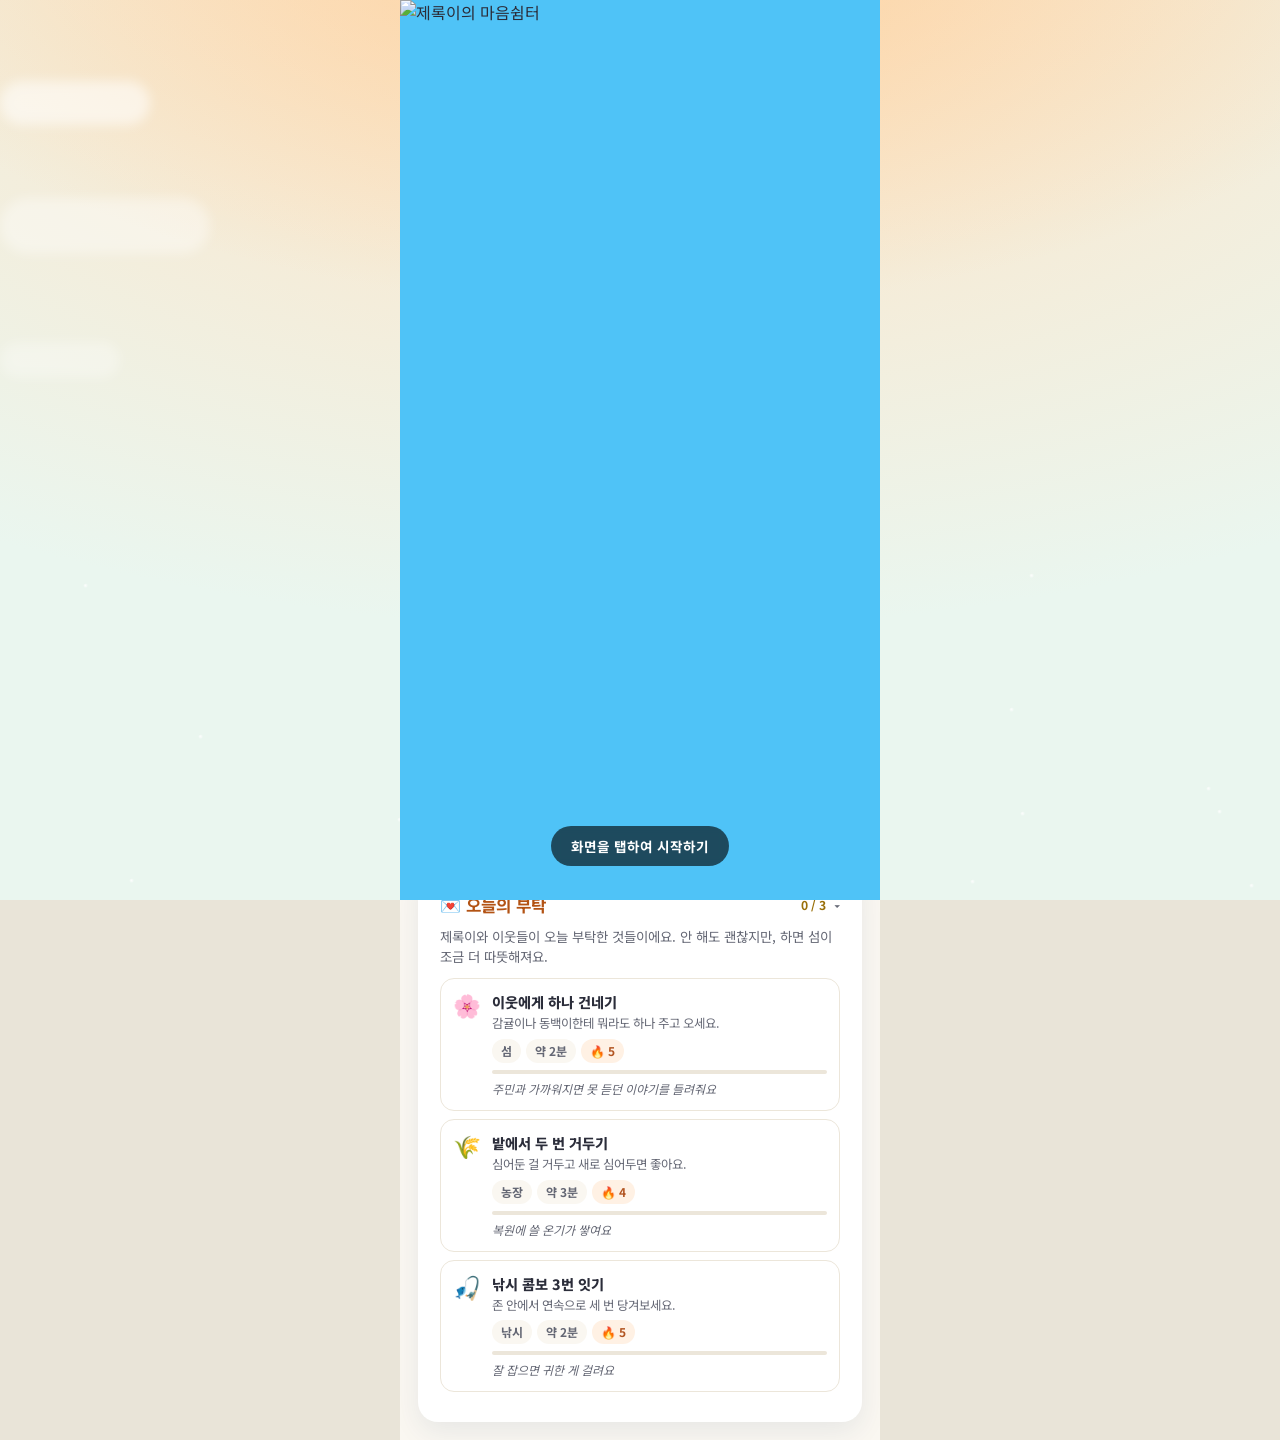
==== commit a41d98b2: "Use the JNU_GAME app's Kakao key so roadview works on the new address The old key belonged to anothe" ====
--- a/www/index.html
+++ b/www/index.html
@@ -9,7 +9,7 @@
     <link href="https://fonts.googleapis.com/css2?family=Gaegu:wght@700&family=Noto+Sans+KR:wght@400;500;700;900&display=swap" rel="stylesheet">
     <!-- ?v= 는 캐시 무효화용입니다. css/js 를 고쳐 배포할 때마다 이 숫자를 올려야
          이미 방문했던 테스터도 새 버전을 받습니다. app.js 의 APP_VERSION 과 맞춰주세요. -->
-    <link rel="stylesheet" href="css/style.css?v=0.50.0">
+    <link rel="stylesheet" href="css/style.css?v=0.50.1">
 
     <!-- 홈 화면에 추가하면 앱처럼 실행됩니다.
          아이폰 사파리는 방문이 7일 없으면 저장 데이터를 지우는데,
@@ -542,18 +542,18 @@
 
 </div>
 
-<script src="js/native.js?v=0.50.0"></script>
-<script src="js/app.js?v=0.50.0"></script>
-<script src="js/campus.js?v=0.50.0"></script>
+<script src="js/native.js?v=0.50.1"></script>
+<script src="js/app.js?v=0.50.1"></script>
+<script src="js/campus.js?v=0.50.1"></script>
 <!-- three.js r149 (MIT). 1인칭 3D 섬에서만 씁니다. -->
-<script src="js/vendor/three.min.js?v=0.50.0"></script>
-<script src="js/island3d.js?v=0.50.0"></script>
+<script src="js/vendor/three.min.js?v=0.50.1"></script>
+<script src="js/island3d.js?v=0.50.1"></script>
 <!-- 보살피기 화면의 병아리를 3D 로 그립니다 (WebGL 없으면 조용히 물러나고 SVG 가 대신 나옵니다) -->
-<script src="js/chick3d.js?v=0.50.0"></script>
+<script src="js/chick3d.js?v=0.50.1"></script>
 <!-- 낚시터·광산 미니 3D 무대 -->
-<script src="js/scene3d.js?v=0.50.0"></script>
+<script src="js/scene3d.js?v=0.50.1"></script>
 <!-- 데모 모드 — 시연 전용. 출시 빌드에서는 이 줄을 지우세요 (js/demo.js 도 함께) -->
-<script src="js/demo.js?v=0.50.0"></script>
+<script src="js/demo.js?v=0.50.1"></script>
 
 </body>
 </html>
